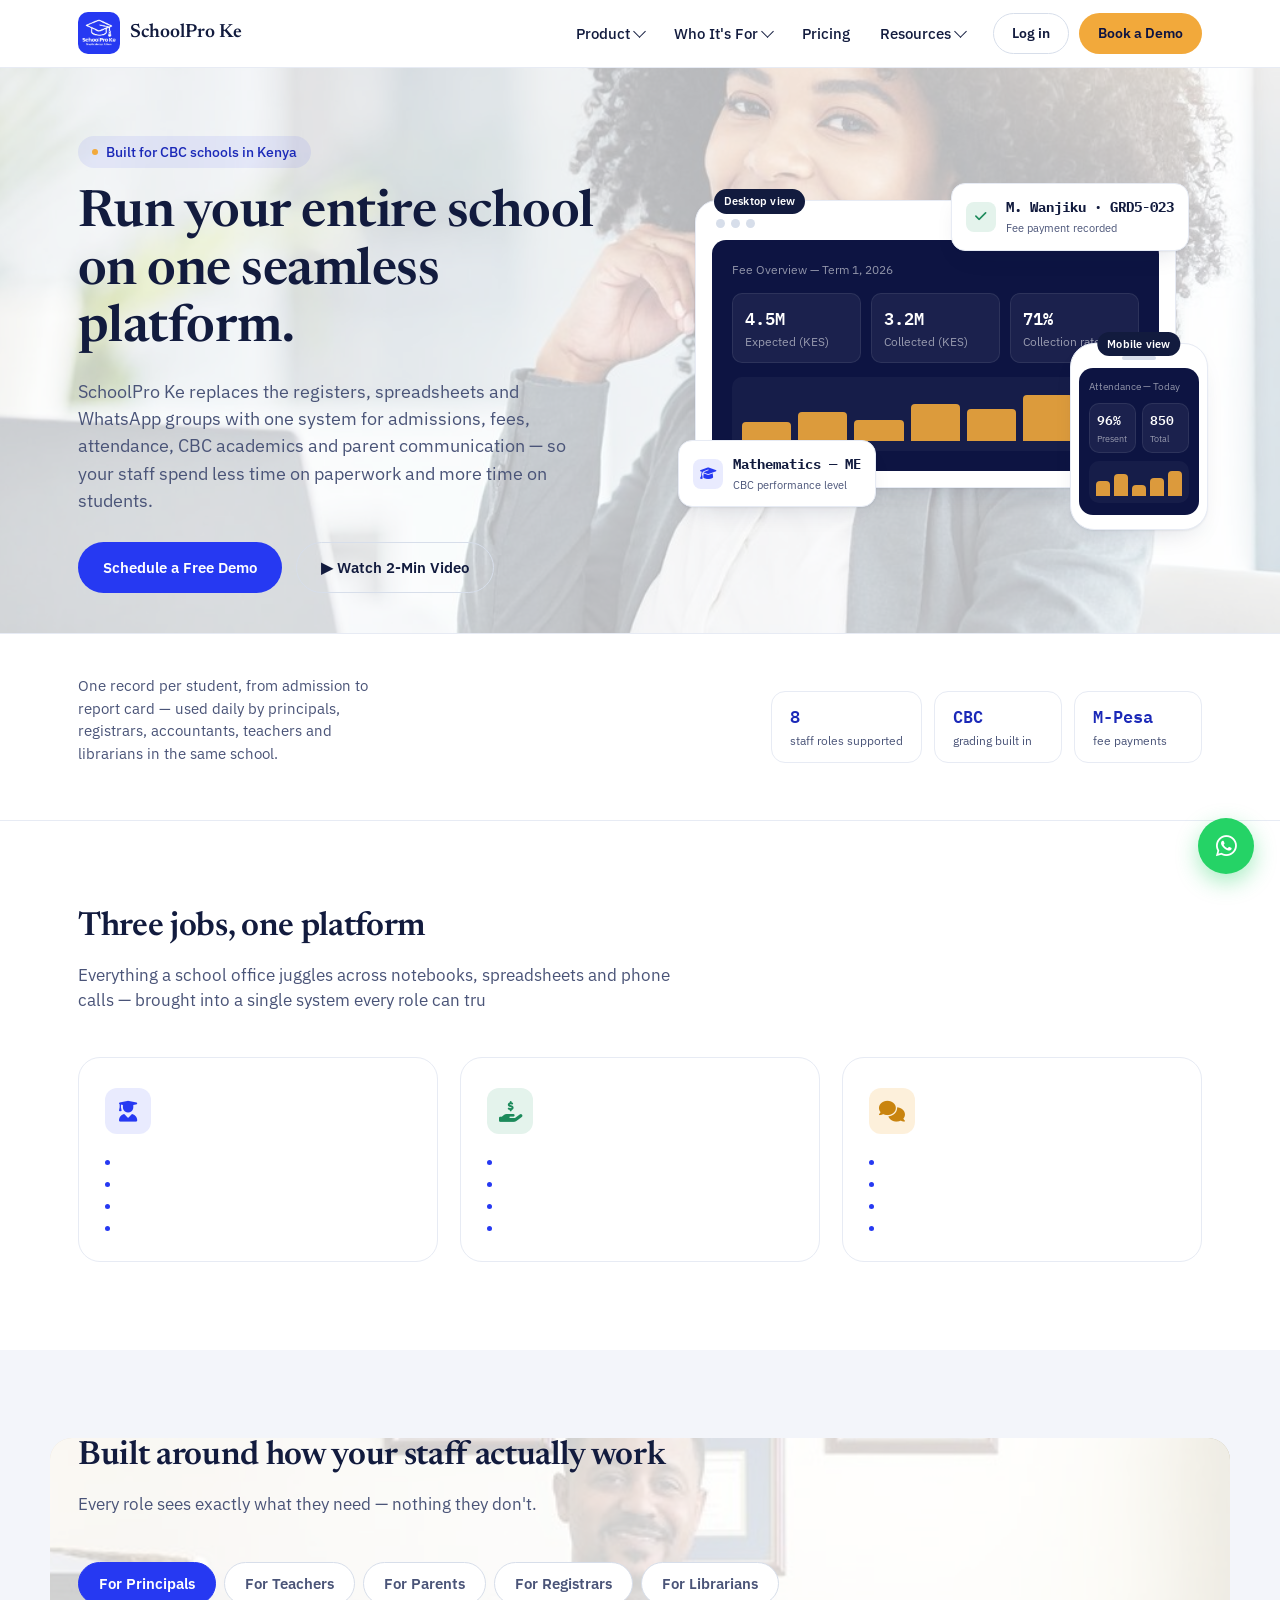
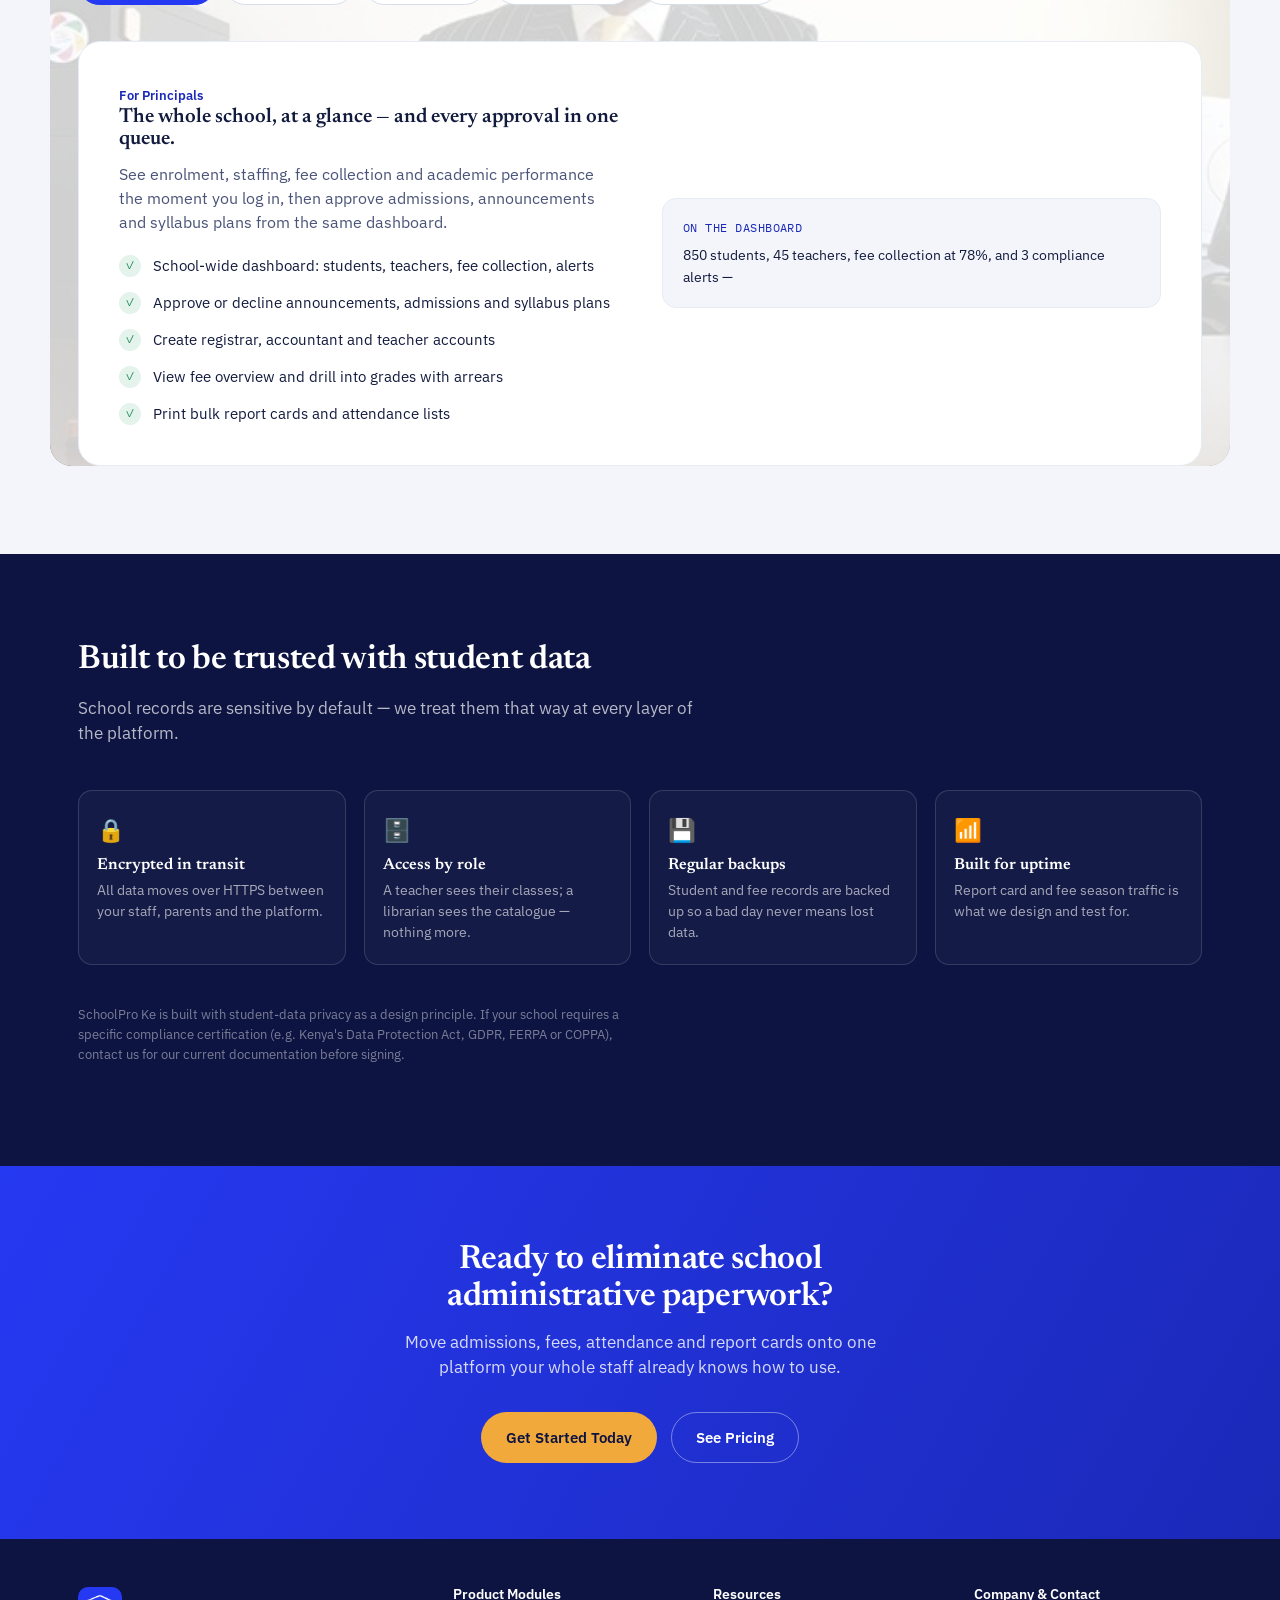
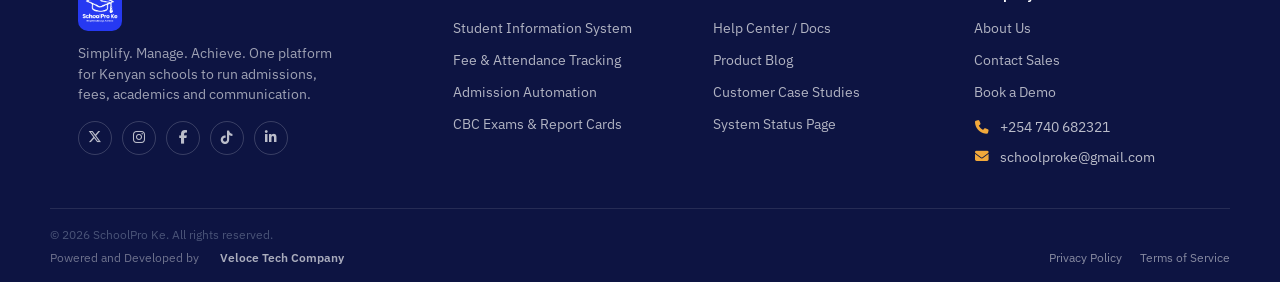
==== index.html @ 6d40c35b "first commit" ====
<!DOCTYPE html>
<html lang="en">
<head>
<meta charset="UTF-8">
<meta name="viewport" content="width=device-width, initial-scale=1.0, viewport-fit=cover">
<title>SchoolPro Ke — Run Your Entire School on One Seamless Platform</title>
<meta name="description" content="SchoolPro Ke is a school management platform built for Kenyan K-12 schools — student records, CBC-ready academics, fee collection with M-Pesa, attendance, timetabling and a parent portal, all in one place.">
<link rel="canonical" href="https://schoolproke.co.ke/">
<link rel="icon" type="image/png" href="assets/logo.png">
<link href="https://fonts.googleapis.com" rel="preconnect">
<link rel="stylesheet" href="https://cdnjs.cloudflare.com/ajax/libs/font-awesome/6.5.1/css/all.min.css">
<link rel="stylesheet" href="style.css">
</head>
<body>

<!-- ============================= HEADER ============================= -->
<header class="header">
  <div class="navbar">
    <a href="index.html" class="logo-link">
      <img src="assets/logo.png" alt="SchoolPro Ke logo">
      <span class="logo-wordmark">SchoolPro Ke</span>
    </a>

    <div class="nav-menu-wrap" id="navMenu">
      <ul class="nav-links">

        <!-- Product / Features -->
        <li class="has-dropdown">
          <button class="nav-top-link" type="button">Product <span class="chevron"></span></button>
          <div class="dropdown">
            <div class="dropdown-group">
              <span class="dropdown-label">Core SIS</span>
              <a class="dropdown-item" href="index.html#core-sis">
                Student Information System
                <span class="item-sub">Enrolment, records, streams &amp; status in one register</span>
              </a>
              <a class="dropdown-item" href="index.html#core-sis">
                Attendance &amp; Timetabling
                <span class="item-sub">Daily attendance, conflict-free timetables</span>
              </a>
            </div>
            <div class="dropdown-group">
              <span class="dropdown-label">Fee Management</span>
              <a class="dropdown-item" href="index.html#fee-management">
                Fee Collection &amp; M-Pesa
                <span class="item-sub">Record payments, structures, notices &amp; SMS reminders</span>
              </a>
              <a class="dropdown-item" href="index.html#fee-management">
                Fee Analytics
                <span class="item-sub">Expected vs. collected, arrears, drill-down by grade</span>
              </a>
            </div>
            <div class="dropdown-group">
              <span class="dropdown-label">Parent App</span>
              <a class="dropdown-item" href="index.html#communication">
                Parent Portal
                <span class="item-sub">Report cards, fee statements, attendance, one login</span>
              </a>
              <a class="dropdown-item" href="index.html#communication">
                Announcements &amp; SMS
                <span class="item-sub">Principal-approved updates straight to guardians</span>
              </a>
            </div>
          </div>
        </li>

        <!-- Who It's For -->
        <li class="has-dropdown">
          <button class="nav-top-link" type="button">Who It's For <span class="chevron"></span></button>
          <div class="dropdown">
            <a class="dropdown-item" href="for-roles.html?role=principals">
              For Principals
              <span class="item-sub">A school-wide dashboard and every approval in one queue</span>
            </a>
            <a class="dropdown-item" href="for-roles.html?role=teachers">
              For Teachers
              <span class="item-sub">Attendance, CBC marks entry, syllabus &amp; lesson plans</span>
            </a>
            <a class="dropdown-item" href="for-roles.html?role=parents">
              For Parents
              <span class="item-sub">See fees, results and attendance without a phone call</span>
            </a>
            <a class="dropdown-item" href="for-registrars-accountants.html">
              For Registrars
              <span class="item-sub">Admissions, staff accounts, timetables and reporting</span>
            </a>
            <a class="dropdown-item" href="for-roles.html?role=accountants">
              For Accountants
              <span class="item-sub">Fee collection, notices and financial reporting</span>
            </a>
            <a class="dropdown-item" href="for-librarians.html">
              For Librarians
              <span class="item-sub">Catalogue, issue, track returns and lost-item notices</span>
            </a>
          </div>
        </li>

        <li><a href="pricing.html">Pricing</a></li>

        <!-- Resources -->
        <li class="has-dropdown">
          <button class="nav-top-link" type="button">Resources <span class="chevron"></span></button>
          <div class="dropdown">
            <a class="dropdown-item" href="resource-detail.html?resource=help-center">Help Center / Docs<span class="item-sub">Guides for every role on the platform</span></a>
            <a class="dropdown-item" href="resource-detail.html?resource=blog">Product Blog<span class="item-sub">Notes on CBC, admin and edtech in Kenya</span></a>
            <a class="dropdown-item" href="resource-detail.html?resource=case-studies">Customer Case Studies<span class="item-sub">How schools switched from paper to platform</span></a>
            <a class="dropdown-item" href="resource-detail.html?resource=status">System Status<span class="item-sub">Live uptime and incident history</span></a>
          </div>
        </li>
      </ul>

      <div class="nav-right">
        <a href="https://app-5-from-app-4-edwinbase-done-f38dc57e.base44.app/" target="_blank" rel="noopener noreferrer" class="btn btn-ghost btn-small">Log in</a>
        <a href="contact.html" class="btn btn-primary btn-small">Book a Demo</a>
      </div>
    </div>

    <button class="hamburger" id="hamburger" aria-label="Toggle menu"><span class="bar"></span><span class="bar"></span><span class="bar"></span></button>
  </div>
</header>

<!-- ============================= HERO ============================= -->
<section class="hero">
  <div class="container hero-grid">
    <div class="hero-copy">
      <span class="hero-eyebrow"><span class="dot"></span> Built for CBC schools in Kenya</span>
      <h1>Run your entire school on one seamless platform.</h1>
      <p class="lead">SchoolPro Ke replaces the registers, spreadsheets and WhatsApp groups with one system for admissions, fees, attendance, CBC academics and parent communication — so your staff spend less time on paperwork and more time on students.</p>
      <div class="hero-actions">
        <a href="contact.html" class="btn btn-secondary">Schedule a Free Demo</a>
        <a href="#video" class="btn btn-ghost">▶ Watch 2-Min Video</a>
      </div>
    </div>

    <div class="hero-visual">
      <!-- Desktop / laptop view -->
      <div class="mock-frame mock-frame-desktop">
        <span class="mock-device-label">Desktop view</span>
        <div class="mock-bar"><span></span><span></span><span></span></div>
        <div class="mock-screen">
          <div class="mock-title">Fee Overview — Term 1, 2026</div>
          <div class="mock-stat-row">
            <div class="mock-stat"><div class="num">4.5M</div><div class="lbl">Expected (KES)</div></div>
            <div class="mock-stat"><div class="num">3.2M</div><div class="lbl">Collected (KES)</div></div>
            <div class="mock-stat"><div class="num">71%</div><div class="lbl">Collection rate</div></div>
          </div>
          <div class="mock-bars">
            <i style="height:35%"></i><i style="height:55%"></i><i style="height:40%"></i>
            <i style="height:70%"></i><i style="height:60%"></i><i style="height:85%"></i><i style="height:50%"></i>
          </div>
        </div>
        <div class="mock-float float-1">
          <div class="ic"><i class="fas fa-check"></i></div>
          <div><strong>M. Wanjiku · GRD5-023</strong><small>Fee payment recorded</small></div>
        </div>
        <div class="mock-float float-2">
          <div class="ic"><i class="fas fa-graduation-cap"></i></div>
          <div><strong>Mathematics — ME</strong><small>CBC performance level</small></div>
        </div>
      </div>

      <!-- Mobile / phone view -->
      <div class="mock-frame mock-frame-mobile">
        <span class="mock-device-label mock-device-label-mobile">Mobile view</span>
        <div class="mock-phone-notch"></div>
        <div class="mock-screen mock-screen-mobile">
          <div class="mock-title">Attendance — Today</div>
          <div class="mock-stat-row mock-stat-row-mobile">
            <div class="mock-stat"><div class="num">96%</div><div class="lbl">Present</div></div>
            <div class="mock-stat"><div class="num">850</div><div class="lbl">Total</div></div>
          </div>
          <div class="mock-bars mock-bars-mobile">
            <i style="height:55%"></i><i style="height:80%"></i><i style="height:40%"></i><i style="height:65%"></i><i style="height:90%"></i>
          </div>
        </div>
      </div>
    </div>
  </div>
</section>

<!-- ============================= TRUST BAR ============================= -->
<section class="trust">
  <div class="container trust-row">
    <p class="trust-copy">One record per student, from admission to report card — used daily by principals, registrars, accountants, teachers and librarians in the same school.</p>
    <div class="trust-chips">
      <div class="trust-chip"><span class="n">8</span><span class="l">staff roles supported</span></div>
      <div class="trust-chip"><span class="n">CBC</span><span class="l">grading built in</span></div>
      <div class="trust-chip"><span class="n">M-Pesa</span><span class="l">fee payments</span></div>
    </div>
  </div>
</section>
<!-- Note: swap the chips above for real adoption numbers (schools onboarded, students managed) once you have them — avoid publishing placeholder stats as fact. -->

<!-- ============================= CORE PILLARS ============================= -->
<section class="section" id="core-sis">
  <div class="container">
    <div class="section-head">
      <h2>Three jobs, one platform</h2>
      <p>Everything a school office juggles across notebooks, spreadsheets and phone calls — brought into a single system every role can trust.</p>
    </div>
    <div class="pillars-grid">
      <div class="pillar-card p1">
        <div class="pillar-icon"><i class="fas fa-user-graduate"></i></div>
        <h3>Administrative Efficiency</h3>
        <p>From admission to graduation, one student record follows every learner.</p>
        <ul>
          <li>Enrol students with admission numbers, streams and guardian contacts</li>
          <li>Transfer, suspend or graduate students without losing history</li>
          <li>Conflict-free timetabling across every grade and stream</li>
          <li>Daily attendance with present/absent/late/excused tracking</li>
        </ul>
      </div>
      <div class="pillar-card p2" id="fee-management">
        <div class="pillar-icon"><i class="fas fa-hand-holding-dollar"></i></div>
        <h3>Financial Clarity</h3>
        <p>Every shilling accounted for, from the paybill to the report card.</p>
        <ul>
          <li>Record M-Pesa, cash and bank payments with proof of payment</li>
          <li>Set fee structures per grade, term and year</li>
          <li>Auto-generated fee notices and SMS balance reminders</li>
          <li>One balance, harmonised across statements, notices and reports</li>
        </ul>
      </div>
      <div class="pillar-card p3" id="communication">
        <div class="pillar-icon"><i class="fas fa-comments"></i></div>
        <h3>Unified Communication</h3>
        <p>Announcements, approvals and report cards reach parents without a chase.</p>
        <ul>
          <li>Principal-approved announcements sent straight to guardians</li>
          <li>Parent portal for fees, attendance and CBC report cards</li>
          <li>Private messaging between registrar, teachers and accountant</li>
          <li>Bulk, print-ready report cards with school branding</li>
        </ul>
      </div>
    </div>
  </div>
</section>

<!-- ============================= ROLE-BASED TABS ============================= -->
<section class="section roles" id="roles">
  <div class="container">
    <div class="section-head">
      <h2>Built around how your staff actually work</h2>
      <p>Every role sees exactly what they need — nothing they don't.</p>
    </div>

    <div class="role-tabs">
      <button class="role-tab active" data-role="principals">For Principals</button>
      <button class="role-tab" data-role="teachers">For Teachers</button>
      <button class="role-tab" data-role="parents">For Parents</button>
      <button class="role-tab" data-role="registrars">For Registrars</button>
      <button class="role-tab" data-role="librarians">For Librarians</button>
    </div>

    <div class="role-panel active" data-role="principals">
      <div class="role-copy">
        <span class="role-eyebrow">For Principals</span>
        <h3>The whole school, at a glance — and every approval in one queue.</h3>
        <p>See enrolment, staffing, fee collection and academic performance the moment you log in, then approve admissions, announcements and syllabus plans from the same dashboard.</p>
        <ul class="role-list">
          <li><span class="check">✓</span> School-wide dashboard: students, teachers, fee collection, alerts</li>
          <li><span class="check">✓</span> Approve or decline announcements, admissions and syllabus plans</li>
          <li><span class="check">✓</span> Create registrar, accountant and teacher accounts</li>
          <li><span class="check">✓</span> View fee overview and drill into grades with arrears</li>
          <li><span class="check">✓</span> Print bulk report cards and attendance lists</li>
        </ul>
      </div>
      <div class="role-visual">
        <div class="role-example">
          <span class="tag">On the dashboard</span>
          <p>850 students, 45 teachers, fee collection at 78%, and 3 compliance alerts — enough to know where to click next before the first bell rings.</p>
        </div>
      </div>
    </div>

    <div class="role-panel" data-role="teachers">
      <div class="role-copy">
        <span class="role-eyebrow">For Teachers</span>
        <h3>Attendance, marks and lesson plans, without the paper trail.</h3>
        <p>Take attendance in minutes, enter CBC marks that grade themselves, and submit syllabus and lesson plans for approval — all from your personal timetable.</p>
        <ul class="role-list">
          <li><span class="check">✓</span> Daily attendance for your homeroom class</li>
          <li><span class="check">✓</span> Enter opener, midterm and endterm marks — CBC levels calculated automatically</li>
          <li><span class="check">✓</span> Create and submit syllabus and lesson plans for approval</li>
          <li><span class="check">✓</span> Enter formative assessment marks (EE / ME / AE / BE)</li>
          <li><span class="check">✓</span> Message the principal and registrar directly</li>
        </ul>
      </div>
      <div class="role-visual">
        <div class="role-example">
          <span class="tag">Marks entry</span>
          <p>Enter an endterm Mathematics score of 85% and the system returns performance level "Meeting Expectation" with the CBC interpretation, ready for the report card.</p>
        </div>
      </div>
    </div>

    <div class="role-panel" data-role="parents">
      <div class="role-copy">
        <span class="role-eyebrow">For Parents</span>
        <h3>Everything about your child's term, without a phone call to the office.</h3>
        <p>Check fee balances, pay via M-Pesa, view report cards and attendance, and receive school announcements the moment the principal approves them.</p>
        <ul class="role-list">
          <li><span class="check">✓</span> Fee statement per term, with balance and payment history</li>
          <li><span class="check">✓</span> SMS reminders with paybill and account reference</li>
          <li><span class="check">✓</span> CBC report cards and formative assessment results</li>
          <li><span class="check">✓</span> Attendance record for your child</li>
          <li><span class="check">✓</span> School announcements as soon as they're approved</li>
        </ul>
      </div>
      <div class="role-visual">
        <div class="role-example">
          <span class="tag">Sample SMS</span>
          <p>"Dear Parent, Mary Wanjiku fee balance is KES 13,000. Pay via Paybill 522522, Account GRD5-023. Thank you."</p>
        </div>
      </div>
    </div>

    <div class="role-panel" data-role="registrars">
      <div class="role-copy">
        <span class="role-eyebrow">For Registrars</span>
        <h3>Keep the school calendar, results and student leadership running on time.</h3>
        <p>Build conflict-free timetables, publish approved marks and performance cards, and run transparent student elections from one place.</p>
        <ul class="role-list">
          <li><span class="check">✓</span> Create and publish timetables for every grade, stream and teacher</li>
          <li><span class="check">✓</span> Publish approved marks to student and parent portals</li>
          <li><span class="check">✓</span> Print learner performance cards in bulk</li>
          <li><span class="check">✓</span> Set up and manage secure school e-voting</li>
          <li><span class="check">✓</span> Track elections for captains, prefects, governors and other student leaders</li>
        </ul>
      </div>
      <div class="role-visual">
        <div class="role-example">
          <span class="tag">Timetable published</span>
          <p>Term 2 timetables for Grades 7–10 are published. Teachers and students can now view their class schedules before Monday morning.</p>
        </div>
      </div>
    </div>

    <div class="role-panel" data-role="librarians">
      <div class="role-copy">
        <span class="role-eyebrow">For Librarians</span>
        <h3>Put every book, novel and magazine within easy reach of every learner.</h3>
        <p>Manage the school’s reading resources, track circulation and notify teachers when new materials are ready for their classes.</p>
        <ul class="role-list">
          <li><span class="check">✓</span> Catalogue textbooks, novels, magazines and other reading resources</li>
          <li><span class="check">✓</span> Track borrowing, returns, overdue items and lost books</li>
          <li><span class="check">✓</span> Search resources by title, author, subject or grade</li>
          <li><span class="check">✓</span> Monitor stock and plan new reading-resource purchases</li>
          <li><span class="check">✓</span> Send availability updates directly to teachers</li>
        </ul>
      </div>
      <div class="role-visual">
        <div class="role-example">
          <span class="tag">Message sent to Grade 10 Lion Mathematics teacher</span>
          <p>New-edition Mathematics textbooks are now available in the library. Grade 10 Lion students who wish to collect one may come this evening before 4:30 p.m.</p>
        </div>
      </div>
    </div>
  </div>
</section>

<!-- ============================= SECURITY ============================= -->
<section class="section security">
  <div class="container">
    <div class="section-head">
      <h2>Built to be trusted with student data</h2>
      <p>School records are sensitive by default — we treat them that way at every layer of the platform.</p>
    </div>
    <div class="security-grid">
      <div class="security-badge">
        <div class="b-icon">🔒</div>
        <h4>Encrypted in transit</h4>
        <p>All data moves over HTTPS between your staff, parents and the platform.</p>
      </div>
      <div class="security-badge">
        <div class="b-icon">🗄️</div>
        <h4>Access by role</h4>
        <p>A teacher sees their classes; a librarian sees the catalogue — nothing more.</p>
      </div>
      <div class="security-badge">
        <div class="b-icon">💾</div>
        <h4>Regular backups</h4>
        <p>Student and fee records are backed up so a bad day never means lost data.</p>
      </div>
      <div class="security-badge">
        <div class="b-icon">📶</div>
        <h4>Built for uptime</h4>
        <p>Report card and fee season traffic is what we design and test for.</p>
      </div>
    </div>
    <p class="security-note">SchoolPro Ke is built with student-data privacy as a design principle. If your school requires a specific compliance certification (e.g. Kenya's Data Protection Act, GDPR, FERPA or COPPA), contact us for our current documentation before signing.</p>
  </div>
</section>

<!-- ============================= FINAL CTA ============================= -->
<section class="closer">
  <div class="container">
    <h2>Ready to eliminate school administrative paperwork?</h2>
    <p>Move admissions, fees, attendance and report cards onto one platform your whole staff already knows how to use.</p>
    <div class="closer-actions">
      <a href="contact.html" class="btn btn-primary">Get Started Today</a>
      <a href="pricing.html" class="btn btn-outline-light">See Pricing</a>
    </div>
  </div>
</section>

<!-- ============================= FOOTER ============================= -->
<footer class="footer">
  <div class="container footer-top">
    <div class="footer-grid">
      <div class="footer-col">
        <a href="index.html" class="logo-link">
          <img src="assets/logo.png" alt="SchoolPro Ke logo" style="height:44px;width:44px;border-radius:10px;">
        </a>
        <p class="footer-brand-desc">Simplify. Manage. Achieve. One platform for Kenyan schools to run admissions, fees, academics and communication.</p>
        <div class="social-row">
          <a href="https://web.facebook.com/qiqiagns.edwin" target="_blank" rel="noopener noreferrer" aria-label="X (Twitter)"><i class="fab fa-x-twitter"></i></a>
          <a href="https://web.facebook.com/qiqiagns.edwin" target="_blank" rel="noopener noreferrer" aria-label="Instagram"><i class="fab fa-instagram"></i></a>
          <a href="https://web.facebook.com/qiqiagns.edwin" target="_blank" rel="noopener noreferrer" aria-label="Facebook"><i class="fab fa-facebook-f"></i></a>
          <a href="https://web.facebook.com/qiqiagns.edwin" target="_blank" rel="noopener noreferrer" aria-label="TikTok"><i class="fab fa-tiktok"></i></a>
          <a href="https://web.facebook.com/qiqiagns.edwin" target="_blank" rel="noopener noreferrer" aria-label="LinkedIn"><i class="fab fa-linkedin-in"></i></a>
        </div>
      </div>
      <div class="footer-col">
        <h4>Product Modules</h4>
        <ul class="footer-links">
          <li><a href="index.html#core-sis">Student Information System</a></li>
          <li><a href="index.html#fee-management">Fee &amp; Attendance Tracking</a></li>
          <li><a href="index.html#core-sis">Admission Automation</a></li>
          <li><a href="index.html#core-sis">CBC Exams &amp; Report Cards</a></li>
        </ul>
      </div>
      <div class="footer-col">
        <h4>Resources</h4>
        <ul class="footer-links">
          <li><a href="resources.html#help-center">Help Center / Docs</a></li>
          <li><a href="resources.html#blog">Product Blog</a></li>
          <li><a href="resources.html#case-studies">Customer Case Studies</a></li>
          <li><a href="resources.html#status">System Status Page</a></li>
        </ul>
      </div>
      <div class="footer-col">
        <h4>Company &amp; Contact</h4>
        <ul class="footer-links">
          <li><a href="contact.html">About Us</a></li>
          <li><a href="contact.html">Contact Sales</a></li>
          <li><a href="contact.html">Book a Demo</a></li>
        </ul>
        <div class="footer-contact-item" style="margin-top:14px;"><i class="fas fa-phone"></i><a href="tel:+254740682321">+254 740 682321</a></div>
        <div class="footer-contact-item"><i class="fas fa-envelope"></i><a href="mailto:schoolproke@gmail.com">schoolproke@gmail.com</a></div>
      </div>
    </div>
  </div>
  <div class="container footer-bottom">
    <div class="footer-bottom-left">
      <p>© 2026 SchoolPro Ke. All rights reserved.</p>
      <p class="powered-by">Powered and Developed by <a href="https://velocetechcompany.com/" target="_blank" rel="noopener noreferrer">Veloce Tech Company</a></p>
    </div>
    <div>
      <a href="privacy-policy.html">Privacy Policy</a>
      <a href="terms.html">Terms of Service</a>
    </div>
  </div>
</footer>

<a href="https://wa.me/254740682321?text=Hello%20SchoolPro%20Ke%2C%20I%20would%20like%20to%20book%20a%20demo."
   class="whatsapp-float" target="_blank" rel="noopener noreferrer" aria-label="Chat on WhatsApp"><i class="fab fa-whatsapp"></i></a>

<script src="script.js"></script>
</body>
</html>
---- style.css ----
/* ===================================================================
   SchoolPro Ke Ã¢â‚¬â€ Design System
   Ledger-meets-classroom: a deep school blue, warm marigold accent,
   a serif for headlines (report-card gravitas) and a technical sans
   for UI copy, with mono used only for figures Ã¢â‚¬â€ fee amounts, admission
   numbers Ã¢â‚¬â€ the way a register or receipt would set them.
   =================================================================== */

@import url('https://fonts.googleapis.com/css2?family=Newsreader:ital,opsz,wght@0,6..72,500;0,6..72,600;0,6..72,700;1,6..72,500&family=IBM+Plex+Sans:wght@400;500;600;700&family=IBM+Plex+Mono:wght@500;600&display=swap');

:root{
  --ink:        #121B3E;
  --ink-soft:   #4A5478;
  --blue:       #2639F2;
  --blue-dark:  #1B29B8;
  --blue-deep:  #0D1442;
  --paper:      #F3F5FA;
  --paper-alt:  #E9EDF8;
  --white:      #FFFFFF;
  --amber:      #F2A93B;
  --amber-dark: #C9840F;
  --green:      #1C8A5B;
  --green-soft: #E4F3EC;
  --line:       #D7DEEA;
  --line-soft:  #E7EBF4;

  --font-display: 'Newsreader', Georgia, serif;
  --font-body: 'IBM Plex Sans', -apple-system, BlinkMacSystemFont, 'Segoe UI', sans-serif;
  --font-mono: 'IBM Plex Mono', 'SFMono-Regular', Consolas, monospace;

  --radius-sm: 8px;
  --radius-md: 14px;
  --radius-lg: 22px;
  --shadow-card: 0 1px 2px rgba(18,27,62,0.06), 0 12px 28px -14px rgba(18,27,62,0.18);
  --max-width: 1180px;
}

*, *::before, *::after{ box-sizing: border-box; }
:focus-visible{ outline: 2.5px solid var(--blue); outline-offset: 2px; border-radius: 4px; }
html{ scroll-behavior: smooth; }
html:focus-within{ scroll-behavior: smooth; }
@media (prefers-reduced-motion: reduce){
  html{ scroll-behavior: auto; }
  *, *::before, *::after{ animation-duration: 0.01ms !important; animation-iteration-count: 1 !important; transition-duration: 0.01ms !important; }
}

html{ overflow-x: hidden; }
body{
  margin: 0;
  font-family: var(--font-body);
  color: var(--ink);
  background: var(--white);
  line-height: 1.5;
  -webkit-font-smoothing: antialiased;
  overflow-x: hidden;
}

h1,h2,h3,h4{
  font-family: var(--font-display);
  font-weight: 600;
  color: var(--ink);
  margin: 0 0 0.5em;
  line-height: 1.12;
}
h1{ font-size: clamp(2.3rem, 4vw, 3.4rem); font-weight: 600; letter-spacing: -0.01em; }
h2{ font-size: clamp(1.7rem, 2.6vw, 2.35rem); letter-spacing: -0.01em; }
h3{ font-size: 1.28rem; }
p{ margin: 0 0 1em; color: var(--ink-soft); max-width: 62ch; }
a{ color: inherit; text-decoration: none; }
ul{ margin: 0; padding: 0; list-style: none; }
img{ max-width: 100%; display: block; }
button{ font-family: inherit; }
.mono{ font-family: var(--font-mono); }

.container{ max-width: var(--max-width); margin: 0 auto; padding: 0 28px; }
.section{ padding: 88px 0; scroll-margin-top: 88px; }
[id]{ scroll-margin-top: 88px; }
.section-tight{ padding: 56px 0; }
.section-head{ max-width: 640px; margin-bottom: 44px; }
.section-head p{ font-size: 1.05rem; }

/* ---------- Buttons ---------- */
.btn{
  display: inline-flex;
  align-items: center;
  gap: 8px;
  padding: 13px 24px;
  border-radius: 999px;
  font-weight: 600;
  font-size: 0.96rem;
  border: 1.5px solid transparent;
  cursor: pointer;
  transition: transform 0.15s ease, background 0.15s ease, border-color 0.15s ease, color 0.15s ease;
  white-space: nowrap;
}
.btn:active{ transform: scale(0.97); }
.btn-primary{ background: var(--amber); color: var(--blue-deep); }
.btn-primary:hover{ background: var(--amber-dark); }
.btn-secondary{ background: var(--blue); color: var(--white); }
.btn-secondary:hover{ background: var(--blue-dark); }
.btn-ghost{ background: transparent; color: var(--ink); border-color: var(--line); }
.btn-ghost:hover{ border-color: var(--ink); }
.btn-outline-light{ background: transparent; color: var(--white); border-color: rgba(255,255,255,0.4); }
.btn-outline-light:hover{ border-color: var(--white); }
.btn-block{ width: 100%; justify-content: center; }
.btn-small{ padding: 9px 18px; font-size: 0.88rem; }
.btn-text{ display: inline-flex; align-items: center; gap: 6px; font-weight: 600; color: var(--blue); }
.btn-text:hover{ color: var(--blue-dark); }

/* ===================================================================
   Header
   =================================================================== */
.header{
  position: sticky;
  top: 0;
  z-index: 200;
  background: rgba(255,255,255,0.92);
  backdrop-filter: saturate(180%) blur(10px);
  border-bottom: 1px solid var(--line-soft);
}
.navbar{
  max-width: var(--max-width);
  margin: 0 auto;
  padding: 12px 28px;
  display: flex;
  align-items: center;
  justify-content: space-between;
  gap: 24px;
}
.logo-link{ display: flex; align-items: center; flex-shrink: 0; }
.logo-link img{ height: 42px; width: 42px; border-radius: 10px; }
.logo-wordmark{ font-family: var(--font-display); font-weight: 600; font-size: 1.2rem; margin-left: 10px; color: var(--ink); }

.nav-menu-wrap{ display: flex; align-items: center; gap: 6px; flex: 1; justify-content: flex-end; }
.nav-links{ display: flex; align-items: center; gap: 2px; }
.nav-links > li{ position: relative; }
.nav-links > li > a, .nav-links > li > button.nav-top-link{
  display: flex; align-items: center; gap: 5px;
  padding: 10px 14px;
  font-size: 0.95rem;
  font-weight: 500;
  color: var(--ink);
  border-radius: var(--radius-sm);
  background: none; border: none; cursor: pointer;
}
.nav-links > li > a:hover, .nav-links > li > button.nav-top-link:hover{ background: var(--paper); }
.nav-links > li > a.active{ color: var(--blue); }
.chevron{ width: 9px; height: 9px; border-right: 1.6px solid currentColor; border-bottom: 1.6px solid currentColor; transform: rotate(45deg); margin-top: -3px; transition: transform 0.15s ease; }
.has-dropdown:hover .chevron, .has-dropdown.open .chevron{ transform: rotate(225deg); margin-top: 3px; }

.dropdown{
  position: absolute;
  top: calc(100% + 10px);
  left: 0;
  min-width: 300px;
  background: var(--white);
  border: 1px solid var(--line-soft);
  border-radius: var(--radius-md);
  box-shadow: var(--shadow-card);
  padding: 10px;
  opacity: 0;
  visibility: hidden;
  transform: translateY(6px);
  transition: opacity 0.16s ease, transform 0.16s ease, visibility 0.16s;
}
.has-dropdown:hover .dropdown,
.has-dropdown.open .dropdown{
  opacity: 1; visibility: visible; transform: translateY(0);
}
.dropdown-group + .dropdown-group{ margin-top: 4px; padding-top: 8px; border-top: 1px solid var(--line-soft); }
.dropdown-label{ font-size: 0.72rem; font-weight: 600; color: var(--ink-soft); padding: 6px 10px 2px; }
.dropdown a.dropdown-item{
  display: flex; flex-direction: column; gap: 2px;
  padding: 9px 10px;
  border-radius: var(--radius-sm);
  font-size: 0.92rem;
  color: var(--ink);
}
.dropdown a.dropdown-item:hover{ background: var(--paper); }
.dropdown a.dropdown-item span.item-sub{ font-weight: 400; font-size: 0.8rem; color: var(--ink-soft); }

.nav-right{ display: flex; align-items: center; gap: 10px; margin-left: 8px; }
.hamburger{ display: none; flex-direction: column; gap: 4px; background: none; border: none; cursor: pointer; padding: 8px; }
.hamburger .bar{ width: 22px; height: 2px; background: var(--ink); border-radius: 2px; }

/* ===================================================================
   Hero
   =================================================================== */
.hero {
  position: relative;
  padding: 68px 0 40px;
  overflow: hidden;
}
.hero::before {
  content: '';
  position: absolute;
  inset: -8%;
  background:
    linear-gradient(rgba(255, 255, 255, 0.72), rgba(255, 255, 255, 0.72)),
    url('assets/hero-bg.jpg') center / cover no-repeat;
  animation: hero-background-motion 16s ease-in-out infinite alternate;
  transform-origin: center;
}
@keyframes hero-background-motion {
  from { transform: scale(1) rotate(0deg); }
  to { transform: scale(1.12) rotate(2deg); }
}
.hero-grid { position: relative; z-index: 1; }
.hero-grid{
  display: grid;
  grid-template-columns: 1.05fr 0.95fr;
  gap: 56px;
  align-items: center;
}
.hero-eyebrow{
  display: inline-flex; align-items: center; gap: 8px;
  font-size: 0.85rem; font-weight: 500; color: var(--blue-dark);
  background: rgba(38,57,242,0.08);
  padding: 6px 14px; border-radius: 999px; margin-bottom: 18px;
}
.hero-eyebrow .dot{ width: 6px; height: 6px; border-radius: 50%; background: var(--amber); }
.hero-copy h1{ margin-bottom: 20px; }
.hero-copy p.lead{ font-size: 1.13rem; max-width: 46ch; }
.hero-actions{ display: flex; flex-wrap: wrap; gap: 14px; margin-top: 28px; }

/* Illustrative dashboard mock (no real screenshot yet Ã¢â‚¬â€ swap for a
   product screenshot when available) */
.mock-frame{
  position: relative;
  border-radius: var(--radius-lg);
  background: var(--white);
  border: 1px solid var(--line-soft);
  box-shadow: var(--shadow-card);
  padding: 16px;
}
.mock-bar{ display: flex; gap: 6px; padding: 2px 4px 12px; }
.mock-bar span{ width: 9px; height: 9px; border-radius: 50%; background: var(--line); }
.mock-screen{
  background: var(--blue-deep);
  border-radius: var(--radius-md);
  padding: 20px;
  color: var(--white);
}
.mock-screen .mock-title{ font-size: 0.78rem; color: rgba(255,255,255,0.55); margin-bottom: 14px; }
.mock-stat-row{ display: grid; grid-template-columns: repeat(3,1fr); gap: 10px; margin-bottom: 14px; }
.mock-stat{ background: rgba(255,255,255,0.06); border: 1px solid rgba(255,255,255,0.08); border-radius: 10px; padding: 12px; }
.mock-stat .num{ font-family: var(--font-mono); font-size: 1.05rem; font-weight: 600; }
.mock-stat .lbl{ font-size: 0.72rem; color: rgba(255,255,255,0.55); margin-top: 2px; }
.mock-bars{ display: flex; align-items: flex-end; gap: 7px; height: 74px; background: rgba(255,255,255,0.04); border-radius: 10px; padding: 10px; }
.mock-bars i{ display: block; flex: 1; background: var(--amber); border-radius: 4px 4px 0 0; opacity: 0.9; }
.mock-float{
  position: absolute;
  background: var(--white);
  border: 1px solid var(--line-soft);
  border-radius: var(--radius-md);
  box-shadow: var(--shadow-card);
  padding: 12px 14px;
  font-size: 0.82rem;
  display: flex; align-items: center; gap: 10px;
}
.mock-float .ic{ width: 30px; height: 30px; border-radius: 8px; display: flex; align-items: center; justify-content: center; flex-shrink: 0; }
.mock-float.float-1{ top: -18px; right: -14px; }
.mock-float.float-1 .ic{ background: var(--green-soft); color: var(--green); }
.mock-float.float-2{ bottom: -20px; left: -18px; }
.mock-float.float-2 .ic{ background: rgba(38,57,242,0.1); color: var(--blue); }
.mock-float strong{ display: block; font-family: var(--font-mono); font-size: 0.9rem; }
.mock-float small{ color: var(--ink-soft); }

/* Desktop / mobile device labels + phone mock (sits over the laptop mock) */
.hero-visual{ position: relative; padding: 6px 26px 46px 0; }
.mock-device-label{
  position: absolute; top: -12px; left: 18px;
  background: var(--ink); color: var(--white);
  font-size: 0.68rem; font-weight: 600; letter-spacing: 0.02em;
  padding: 4px 10px; border-radius: 999px; z-index: 7;
}
.mock-frame-desktop{ position: relative; z-index: 1; }
.mock-frame-mobile{
  position: absolute;
  right: -6px; bottom: 4px;
  width: 138px;
  z-index: 6;
  padding: 10px 8px 14px;
  border-radius: 24px;
}
.mock-device-label-mobile{ top: -12px; left: 50%; transform: translateX(-50%); white-space: nowrap; }
.mock-phone-notch{ width: 34px; height: 4px; background: var(--line); border-radius: 3px; margin: 2px auto 8px; }
.mock-frame-mobile .mock-screen{ padding: 12px 10px; border-radius: 14px; }
.mock-frame-mobile .mock-title{ font-size: 0.62rem; margin-bottom: 8px; }
.mock-stat-row-mobile{ grid-template-columns: repeat(2,1fr); gap: 6px; margin-bottom: 8px; }
.mock-frame-mobile .mock-stat{ padding: 7px; }
.mock-frame-mobile .mock-stat .num{ font-size: 0.8rem; }
.mock-frame-mobile .mock-stat .lbl{ font-size: 0.56rem; }
.mock-bars-mobile{ height: 42px; gap: 4px; padding: 7px; }

/* ---------- Trust bar ---------- */
.trust{ padding: 40px 0; border-top: 1px solid var(--line-soft); border-bottom: 1px solid var(--line-soft); }
.trust-row{ display: flex; align-items: center; justify-content: space-between; gap: 32px; flex-wrap: wrap; }
.trust-copy{ font-size: 0.95rem; color: var(--ink-soft); max-width: 34ch; }
.trust-chips{ display: flex; gap: 12px; flex-wrap: wrap; }
.trust-chip{
  display: flex; flex-direction: column; gap: 2px;
  border: 1px solid var(--line-soft); border-radius: var(--radius-md);
  padding: 12px 18px; min-width: 128px;
}
.trust-chip .n{ font-family: var(--font-mono); font-weight: 600; color: var(--blue-dark); font-size: 1.05rem; }
.trust-chip .l{ font-size: 0.78rem; color: var(--ink-soft); }

/* ---------- Pillars ---------- */
.pillars-grid{ display: grid; grid-template-columns: repeat(3, 1fr); gap: 22px; }
.registrar-page .pillars-grid{ grid-template-columns: minmax(0, 760px); justify-content: center; }
.registrar-page .pillar-card.p2{ display: none; }
.pillar-card{
  border: 1px solid var(--line-soft);
  border-radius: var(--radius-lg);
  padding: 30px 26px;
  background: var(--white);
  transition: border-color 0.15s ease, transform 0.15s ease;
}
.pillar-card:hover{ border-color: var(--blue); transform: translateY(-3px); }
.pillar-icon{
  width: 46px; height: 46px; border-radius: 12px;
  display: flex; align-items: center; justify-content: center;
  margin-bottom: 18px; font-size: 1.3rem;
}
.pillar-card.p1 .pillar-icon{ background: rgba(38,57,242,0.1); color: var(--blue); }
.pillar-card.p2 .pillar-icon{ background: var(--green-soft); color: var(--green); }
.pillar-card.p3 .pillar-icon{ background: rgba(242,169,59,0.18); color: var(--amber-dark); }
.pillar-card ul{ margin-top: 16px; display: flex; flex-direction: column; gap: 9px; }
.pillar-card ul li{ display: flex; gap: 9px; font-size: 0.92rem; color: var(--ink-soft); align-items: flex-start; }
.pillar-card ul li::before{ content: ''; width: 5px; height: 5px; border-radius: 50%; background: var(--blue); margin-top: 8px; flex-shrink: 0; }

/* ---------- Role tabs ---------- */
.roles{ background: var(--paper); }
.role-tabs{ display: flex; gap: 8px; margin-bottom: 36px; flex-wrap: wrap; }
.role-tab{
  padding: 11px 20px; border-radius: 999px; border: 1.5px solid var(--line);
  background: var(--white); font-weight: 600; font-size: 0.92rem; cursor: pointer;
  color: var(--ink-soft);
}
.role-tab.active{ background: var(--blue); border-color: var(--blue); color: var(--white); }
.role-panel{ display: none; }
.role-panel.active{ display: grid; }
.role-panel{
  grid-template-columns: 1fr 1fr;
  gap: 44px;
  align-items: center;
  background: var(--white);
  border: 1px solid var(--line-soft);
  border-radius: var(--radius-lg);
  padding: 40px;
}
#roles .container{
  position: relative;
  isolation: isolate;
  overflow: hidden;
  border-radius: var(--radius-lg);
  --role-background: none;
}
#roles .container::before{
  content: '';
  position: absolute;
  inset: -8%;
  z-index: 0;
  background:
    linear-gradient(rgba(255, 255, 255, 0.78), rgba(255, 255, 255, 0.78)),
    var(--role-background) center / cover no-repeat;
  transform-origin: center;
  opacity: 0;
  pointer-events: none;
  transition: opacity 0.25s ease;
}
#roles .container > *{ position: relative; z-index: 1; }
#roles:has(.role-panel[data-role="principals"].active) .container{
  --role-background: url('assets/principal-bg.jpg');
}
#roles:has(.role-panel[data-role="teachers"].active) .container{
  --role-background: url('assets/teacher-bg.jpg');
}
#roles:has(.role-panel[data-role="parents"].active) .container{
  --role-background: url('assets/parent-bg.jpg');
}
#roles:has(.role-panel[data-role="registrars"].active) .container{
  --role-background: url('assets/registrar-bg.jpg');
}
#roles:has(.role-panel[data-role="librarians"].active) .container{
  --role-background: url('assets/librarian-bg.jpg');
}
#roles:has(.role-panel[data-role="principals"].active) .container::before,
#roles:has(.role-panel[data-role="teachers"].active) .container::before,
#roles:has(.role-panel[data-role="parents"].active) .container::before,
#roles:has(.role-panel[data-role="registrars"].active) .container::before,
#roles:has(.role-panel[data-role="librarians"].active) .container::before{
  opacity: 1;
  animation: principal-background-motion 18s ease-in-out infinite alternate;
}
@keyframes principal-background-motion{
  from{ transform: scale(1) rotate(0deg); }
  to{ transform: scale(1.08) rotate(2deg); }
}
.role-panel .role-eyebrow{ font-size: 0.82rem; font-weight: 600; color: var(--blue-dark); margin-bottom: 10px; }
.role-list{ display: flex; flex-direction: column; gap: 14px; margin-top: 20px; }
.role-list li{ display: flex; gap: 12px; font-size: 0.95rem; color: var(--ink); }
.role-list li .check{
  width: 22px; height: 22px; border-radius: 50%; background: var(--green-soft); color: var(--green);
  display: flex; align-items: center; justify-content: center; font-size: 0.7rem; flex-shrink: 0; margin-top: 1px;
}
.role-example{
  background: var(--paper);
  border: 1px solid var(--line-soft);
  border-radius: var(--radius-md);
  padding: 20px;
  font-size: 0.88rem;
}
.role-example .tag{ font-family: var(--font-mono); font-size: 0.72rem; color: var(--blue-dark); text-transform: uppercase; letter-spacing: 0.04em; display:block; margin-bottom:8px; }
.role-example p{ margin: 0; font-size: 0.9rem; color: var(--ink); }

/* ---------- Security ---------- */
.security{ background: var(--blue-deep); color: var(--white); }
.security .section-head p{ color: rgba(255,255,255,0.7); }
.security h2{ color: var(--white); }
.security-grid{ display: grid; grid-template-columns: repeat(4, 1fr); gap: 18px; margin-bottom: 40px; }
.security-badge{
  border: 1px solid rgba(255,255,255,0.14);
  border-radius: var(--radius-md);
  padding: 22px 18px;
  background: rgba(255,255,255,0.03);
}
.security-badge .b-icon{ font-size: 1.4rem; margin-bottom: 10px; }
.security-badge h4{ color: var(--white); font-size: 1rem; margin-bottom: 6px; }
.security-badge p{ color: rgba(255,255,255,0.62); font-size: 0.86rem; margin: 0; }
.security-note{ font-size: 0.82rem; color: rgba(255,255,255,0.45); max-width: 70ch; }

/* ---------- Final CTA ---------- */
.closer{
  background: linear-gradient(120deg, var(--blue) 0%, var(--blue-dark) 100%);
  color: var(--white);
  text-align: center;
  padding: 76px 0;
}
.closer h2{ color: var(--white); max-width: 26ch; margin: 0 auto 14px; }
.closer p{ color: rgba(255,255,255,0.82); max-width: 50ch; margin: 0 auto 32px; font-size: 1.05rem; }
.closer-actions{ display: flex; justify-content: center; gap: 14px; flex-wrap: wrap; }

/* ===================================================================
   Footer
   =================================================================== */
.footer{ background: var(--blue-deep); color: rgba(255,255,255,0.72); padding-top: 48px; }
.footer h4{ color: var(--white); font-family: var(--font-body); font-size: 0.88rem; font-weight: 600; margin-bottom: 12px; }
.footer-grid{ display: grid; grid-template-columns: 1.5fr 1fr 1fr 1fr; gap: 32px; }
.footer-brand-desc{ font-size: 0.85rem; margin: 12px 0 16px; color: rgba(255,255,255,0.6); max-width: 34ch; }
.social-row{ display: flex; gap: 10px; }
.social-row a{
  width: 34px; height: 34px; border-radius: 50%; border: 1px solid rgba(255,255,255,0.18);
  display: flex; align-items: center; justify-content: center; font-size: 0.85rem;
}
.social-row a:hover{ background: rgba(255,255,255,0.08); }
.footer-links li{ margin-bottom: 8px; }
.footer-links a{ font-size: 0.85rem; color: rgba(255,255,255,0.68); }
.footer-links a:hover{ color: var(--white); }
.footer-contact-item{ display: flex; align-items: center; gap: 10px; font-size: 0.85rem; margin-bottom: 9px; color: rgba(255,255,255,0.72); }
.footer-contact-item i, .footer-contact-item .ic{ width: 16px; text-align: center; color: var(--amber); }
.footer-top{ padding-bottom: 32px; border-bottom: 1px solid rgba(255,255,255,0.1); }
.footer-bottom{
  display: flex; justify-content: space-between; align-items: flex-end; flex-wrap: wrap; gap: 12px;
  padding: 16px 0; font-size: 0.78rem; color: rgba(255,255,255,0.5);
}
.footer-bottom-left p{ margin: 0; }
.footer-bottom-left .powered-by{ margin-top: 4px; font-size: 0.78rem; color: rgba(255,255,255,0.4); }
.footer-bottom-left .powered-by a{ color: rgba(255,255,255,0.65); font-weight: 600; }
.footer-bottom-left .powered-by a:hover{ color: var(--amber); }
.footer-bottom a{ color: rgba(255,255,255,0.5); margin-left: 18px; }
.footer-bottom a:hover{ color: var(--white); }

/* ===================================================================
   Page hero (contact / pricing / resources)
   =================================================================== */
.page-hero{ background: var(--paper); padding: 64px 0 0; position: relative; }
.page-hero .container{ padding-bottom: 46px; }
.page-hero .eyebrow{ font-size: 0.85rem; font-weight: 600; color: var(--blue-dark); display: block; margin-bottom: 10px; }
.page-hero p{ font-size: 1.05rem; max-width: 52ch; }
.wave-divider{ line-height: 0; }
.wave-divider svg{ width: 100%; height: 46px; display: block; }

/* ---------- Contact page ---------- */
.contact-grid{ display: grid; grid-template-columns: 0.85fr 1.15fr; gap: 48px; align-items: start; }
.contact-info h3, .contact-form h3{ margin-bottom: 18px; }
.location-item h4{ display: flex; align-items: center; gap: 8px; font-size: 0.95rem; margin-bottom: 10px; }
.map-container{ border-radius: var(--radius-md); overflow: hidden; border: 1px solid var(--line-soft); margin-top: 12px; }
.map-container iframe{ width: 100%; height: 220px; border: 0; display: block; }
.mt-30{ margin-top: 30px; }
.contact-form{ background: var(--white); border: 1px solid var(--line-soft); border-radius: var(--radius-lg); padding: 32px; box-shadow: var(--shadow-card); }
.form-group{ margin-bottom: 18px; }
.form-group label{ display: block; font-size: 0.85rem; font-weight: 600; margin-bottom: 7px; }
.form-group input, .form-group select, .form-group textarea{
  width: 100%; padding: 12px 14px; border-radius: var(--radius-sm);
  border: 1.5px solid var(--line); font-family: inherit; font-size: 0.95rem; color: var(--ink);
  background: var(--white);
}
.form-group input:focus, .form-group select:focus, .form-group textarea:focus{
  outline: none; border-color: var(--blue); box-shadow: 0 0 0 3px rgba(38,57,242,0.12);
}
.form-group textarea{ resize: vertical; min-height: 110px; }
.form-success{ color: var(--green); }
.form-error{ color: #C4432B; }
.contact-shortcuts{ display: flex; gap: 12px; margin-top: 24px; flex-wrap: wrap; }
.shortcut-card{
  flex: 1; min-width: 160px;
  border: 1px solid var(--line-soft); border-radius: var(--radius-md);
  padding: 16px; display: flex; align-items: center; gap: 12px;
}
.shortcut-card .ic{ width: 36px; height: 36px; border-radius: 10px; background: rgba(38,57,242,0.1); color: var(--blue); display:flex; align-items:center; justify-content:center; flex-shrink:0; }
.shortcut-card strong{ display: block; font-size: 0.9rem; }
.shortcut-card span{ font-size: 0.82rem; color: var(--ink-soft); }

/* ---------- Pricing ---------- */
.pricing-grid{ display: grid; grid-template-columns: repeat(3, 1fr); gap: 22px; align-items: stretch; }
.pricing-grid-2col{ grid-template-columns: 1.1fr 0.9fr; }
.shortcut-card{ text-decoration: none; }
.price-card{ border: 1.5px solid var(--line-soft); border-radius: var(--radius-lg); padding: 32px 28px; display: flex; flex-direction: column; background: var(--white); }
.price-card.featured{ border-color: var(--blue); box-shadow: var(--shadow-card); position: relative; }
.price-card .plan-badge{ position: absolute; top: -13px; right: 26px; background: var(--amber); color: var(--blue-deep); font-size: 0.74rem; font-weight: 700; padding: 5px 12px; border-radius: 999px; }
.price-card .plan-name{ font-family: var(--font-display); font-size: 1.35rem; margin-bottom: 6px; }
.price-card .plan-price{ font-family: var(--font-mono); font-size: 1.5rem; font-weight: 600; color: var(--blue-dark); margin: 10px 0 4px; }
.price-card .plan-price span{ font-family: var(--font-body); font-size: 0.85rem; font-weight: 400; color: var(--ink-soft); }
.price-card .plan-desc{ font-size: 0.9rem; margin-bottom: 20px; }
.price-card ul{ display: flex; flex-direction: column; gap: 11px; margin-bottom: 26px; flex: 1; }
.price-card ul li{ font-size: 0.9rem; display: flex; gap: 9px; align-items: flex-start; }
.price-card ul li::before{ content:'Ã¢Å“â€œ'; color: var(--green); font-weight: 700; flex-shrink: 0; }
.pricing-faq{ margin-top: 70px; }
.price-card ul li{ gap: 8px; }
.price-card ul li::before{
  content: '\27A4';
  color: var(--green);
  font-weight: 700;
  font-size: 0.78rem;
  line-height: 1.45;
  flex-shrink: 0;
}
.faq-item{ border-bottom: 1px solid var(--line-soft); padding: 20px 0; }
.faq-item h4{ margin-bottom: 8px; font-family: var(--font-body); font-weight: 600; font-size: 1rem; }
.faq-item p{ margin: 0; font-size: 0.92rem; }

/* ---------- Resources placeholder ---------- */
.resource-grid{ display: grid; grid-template-columns: repeat(2, 1fr); gap: 20px; }
.resource-card{ border: 1px solid var(--line-soft); border-radius: var(--radius-md); padding: 26px; }
.resource-card .tag{ font-family: var(--font-mono); font-size: 0.72rem; color: var(--blue-dark); text-transform: uppercase; letter-spacing: 0.04em; }

/* ---------- WhatsApp float ---------- */
.whatsapp-float{
  position: fixed; bottom: 26px; right: 26px; z-index: 300;
  width: 56px; height: 56px; border-radius: 50%;
  background: #25D366; color: var(--white);
  display: flex; align-items: center; justify-content: center;
  font-size: 1.5rem; box-shadow: 0 8px 22px rgba(37,211,102,0.4);
}
.whatsapp-float:hover{ background: #1EBE59; }

/* ===================================================================
   Responsive
   =================================================================== */
@media (max-width: 980px){
  .hero-grid{ grid-template-columns: 1fr; }
  .hero-visual{ order: -1; max-width: 460px; margin: 0 auto; }
  .pillars-grid{ grid-template-columns: 1fr; }
  .security-grid{ grid-template-columns: repeat(2, 1fr); }
  .footer-grid{ grid-template-columns: 1fr 1fr; }
  .contact-grid{ grid-template-columns: 1fr; }
  .role-panel{ grid-template-columns: 1fr; padding: 28px; }
  .role-panel .role-visual{ order: -1; }
  .pricing-grid, .pricing-grid-2col{ grid-template-columns: 1fr; max-width: 420px; margin: 0 auto; }
  .resource-grid{ grid-template-columns: 1fr; }
  .section{ padding: 64px 0; }
}
@media (max-width: 760px){
  .navbar{ padding: 10px 18px; }
  .logo-wordmark{ font-size: 1.05rem; }
  .nav-menu-wrap{
    position: fixed; inset: 64px 0 0 0; background: var(--white);
    flex-direction: column; align-items: stretch; padding: 18px;
    transform: translateX(100%); transition: transform 0.2s ease;
    overflow-y: auto; justify-content: flex-start;
    height: calc(100vh - 64px); height: calc(100dvh - 64px);
  }
  .nav-menu-wrap.open{ transform: translateX(0); }
  .nav-links{ flex-direction: column; align-items: stretch; gap: 0; }
  .nav-links > li{ border-bottom: 1px solid var(--line-soft); }
  .nav-links > li > a, .nav-links > li > button.nav-top-link{ width: 100%; justify-content: space-between; padding: 14px 8px; font-size: 1rem; }
  .dropdown{ position: static; opacity: 1; visibility: visible; transform: none; box-shadow: none; border: none; display: none; padding: 0 0 10px 8px; min-width: 0; }
  .has-dropdown.open .dropdown{ display: block; }
  .nav-right{ flex-direction: column; align-items: stretch; margin: 18px 0 0; gap: 10px; }
  .nav-right .btn{ width: 100%; justify-content: center; padding: 13px 20px; }
  .hamburger{ display: flex; }

  .container{ padding: 0 18px; }
  .section{ padding: 48px 0; }
  .section-tight{ padding: 36px 0; }
  h1{ font-size: clamp(1.9rem, 7vw, 2.4rem); }
  h2{ font-size: clamp(1.5rem, 5vw, 1.8rem); }
  .hero{ padding: 36px 0 28px; }
  .hero-actions{ flex-direction: column; align-items: stretch; }
  .hero-actions .btn{ width: 100%; justify-content: center; }

  .mock-frame{ margin: 0 14px; }
  .hero-visual{ padding: 6px 20px 40px 0; }
  .mock-device-label{ font-size: 0.6rem; padding: 3px 8px; top: -10px; left: 12px; }
  .mock-frame-mobile{ width: 108px; right: -4px; bottom: -6px; padding: 7px 6px 10px; border-radius: 18px; }
  .mock-frame-mobile .mock-screen{ padding: 8px 7px; border-radius: 10px; }
  .mock-frame-mobile .mock-title{ font-size: 0.5rem; margin-bottom: 6px; }
  .mock-stat-row-mobile{ gap: 4px; }
  .mock-frame-mobile .mock-stat{ padding: 5px; }
  .mock-frame-mobile .mock-stat .num{ font-size: 0.64rem; }
  .mock-frame-mobile .mock-stat .lbl{ font-size: 0.46rem; }
  .mock-bars-mobile{ height: 30px; padding: 5px; gap: 3px; }
  .mock-stat-row{ grid-template-columns: repeat(3,1fr); gap: 6px; }
  .mock-stat{ padding: 8px; }
  .mock-stat .num{ font-size: 0.88rem; }
  .mock-float{ padding: 9px 10px; font-size: 0.72rem; max-width: 70%; }
  .mock-float strong{ font-size: 0.78rem; }
  .mock-float.float-1{ top: -14px; right: -6px; }
  .mock-float.float-2{ bottom: -14px; left: -6px; }

  .trust-row{ flex-direction: column; align-items: flex-start; gap: 20px; }
  .trust-chips{ width: 100%; }
  .trust-chip{ flex: 1; min-width: 0; padding: 10px 12px; }

  .pillar-card{ padding: 24px 20px; }
  .role-tabs{ gap: 6px; }
  .role-tab{ padding: 9px 14px; font-size: 0.85rem; flex: 1; text-align: center; }
  .role-panel{ padding: 20px; gap: 24px; }

  .security-grid{ grid-template-columns: 1fr 1fr; gap: 12px; }
  .closer{ padding: 56px 0; }
  .closer-actions{ flex-direction: column; align-items: stretch; }
  .closer-actions .btn{ width: 100%; justify-content: center; }

  .footer-grid{ grid-template-columns: 1fr; gap: 30px; }
  .footer-bottom{ flex-direction: column; align-items: flex-start; }
  .footer-bottom a{ margin-left: 0; margin-right: 18px; }

  .contact-form{ padding: 22px; }
  .contact-shortcuts{ flex-direction: column; }
  .price-card{ padding: 26px 22px; }

  .whatsapp-float{ width: 50px; height: 50px; bottom: 18px; right: 18px; font-size: 1.3rem; }
}
@media (max-width: 380px){
  .mock-stat-row{ grid-template-columns: repeat(3,1fr); }
  .mock-stat .lbl{ font-size: 0.62rem; }
  .trust-chips{ flex-direction: column; }
  .mock-frame-mobile{ display: none; }
  .mock-device-label{ display: none; }
}
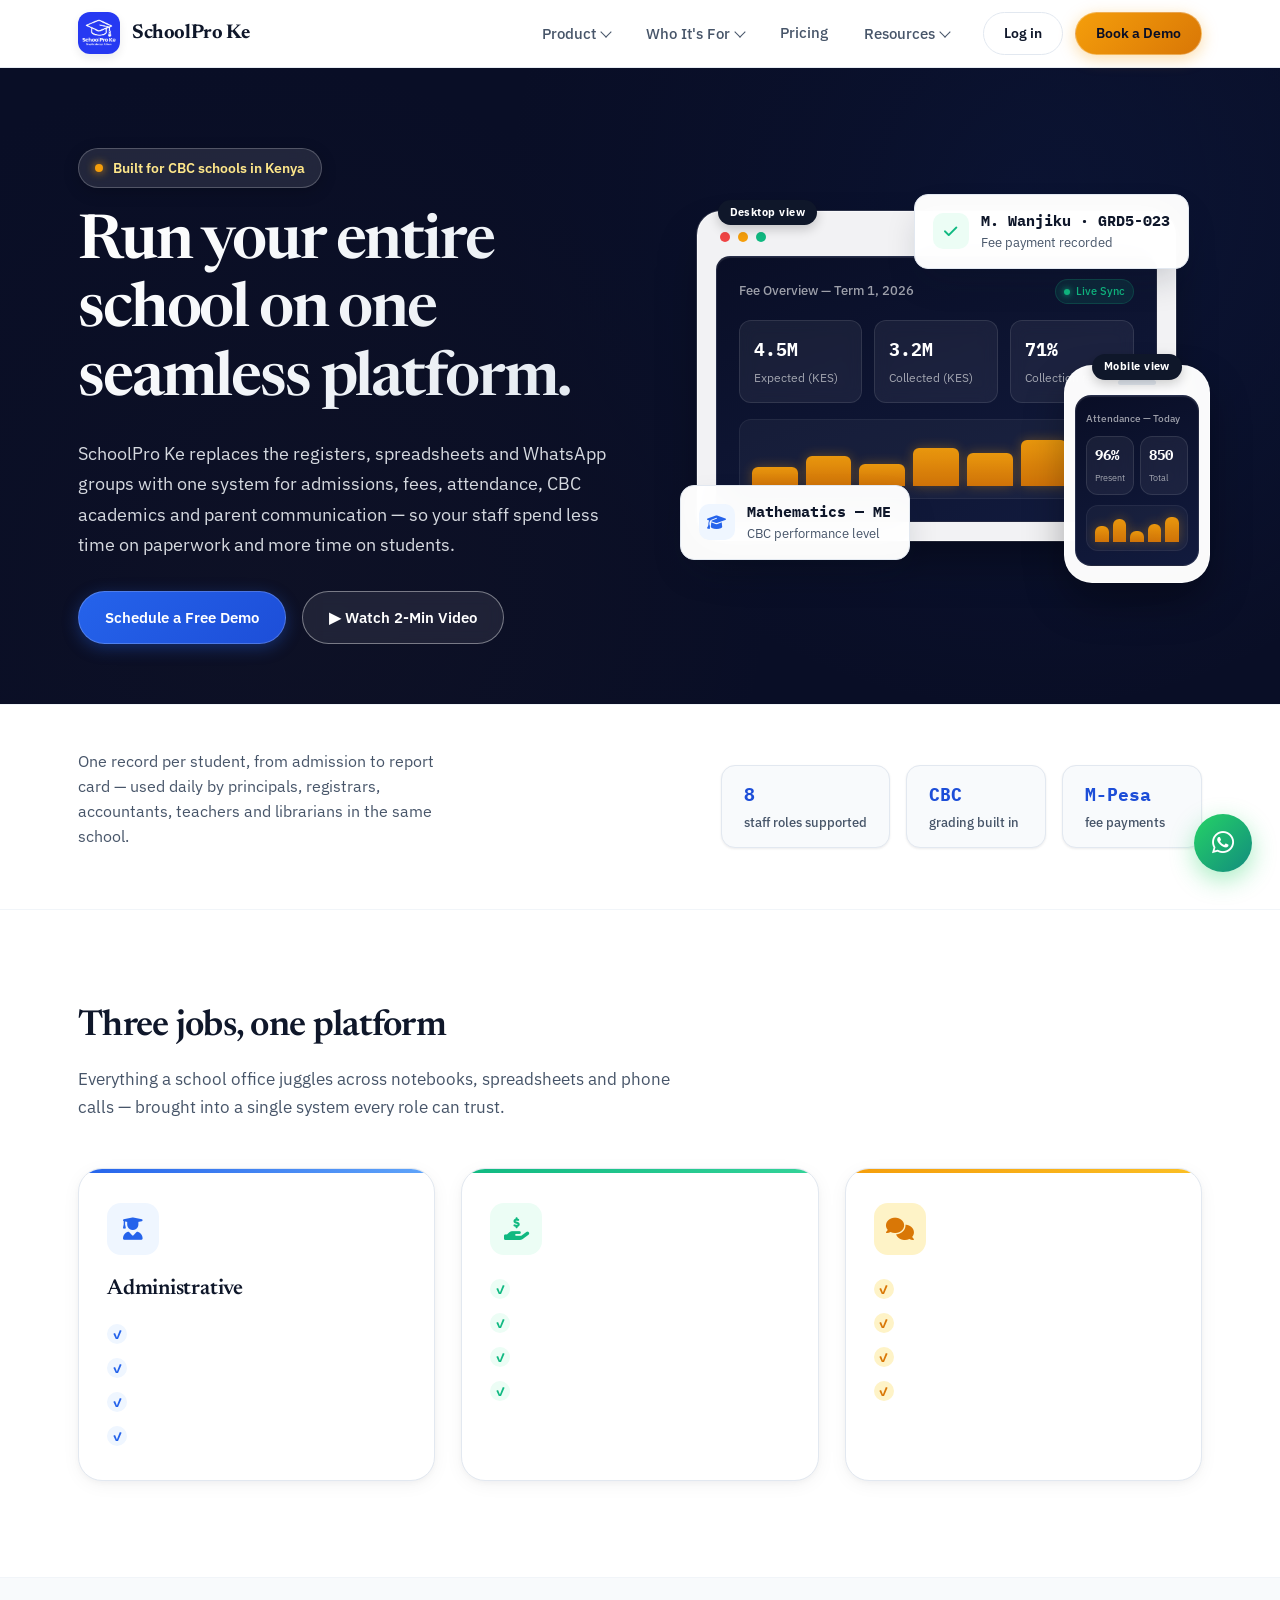
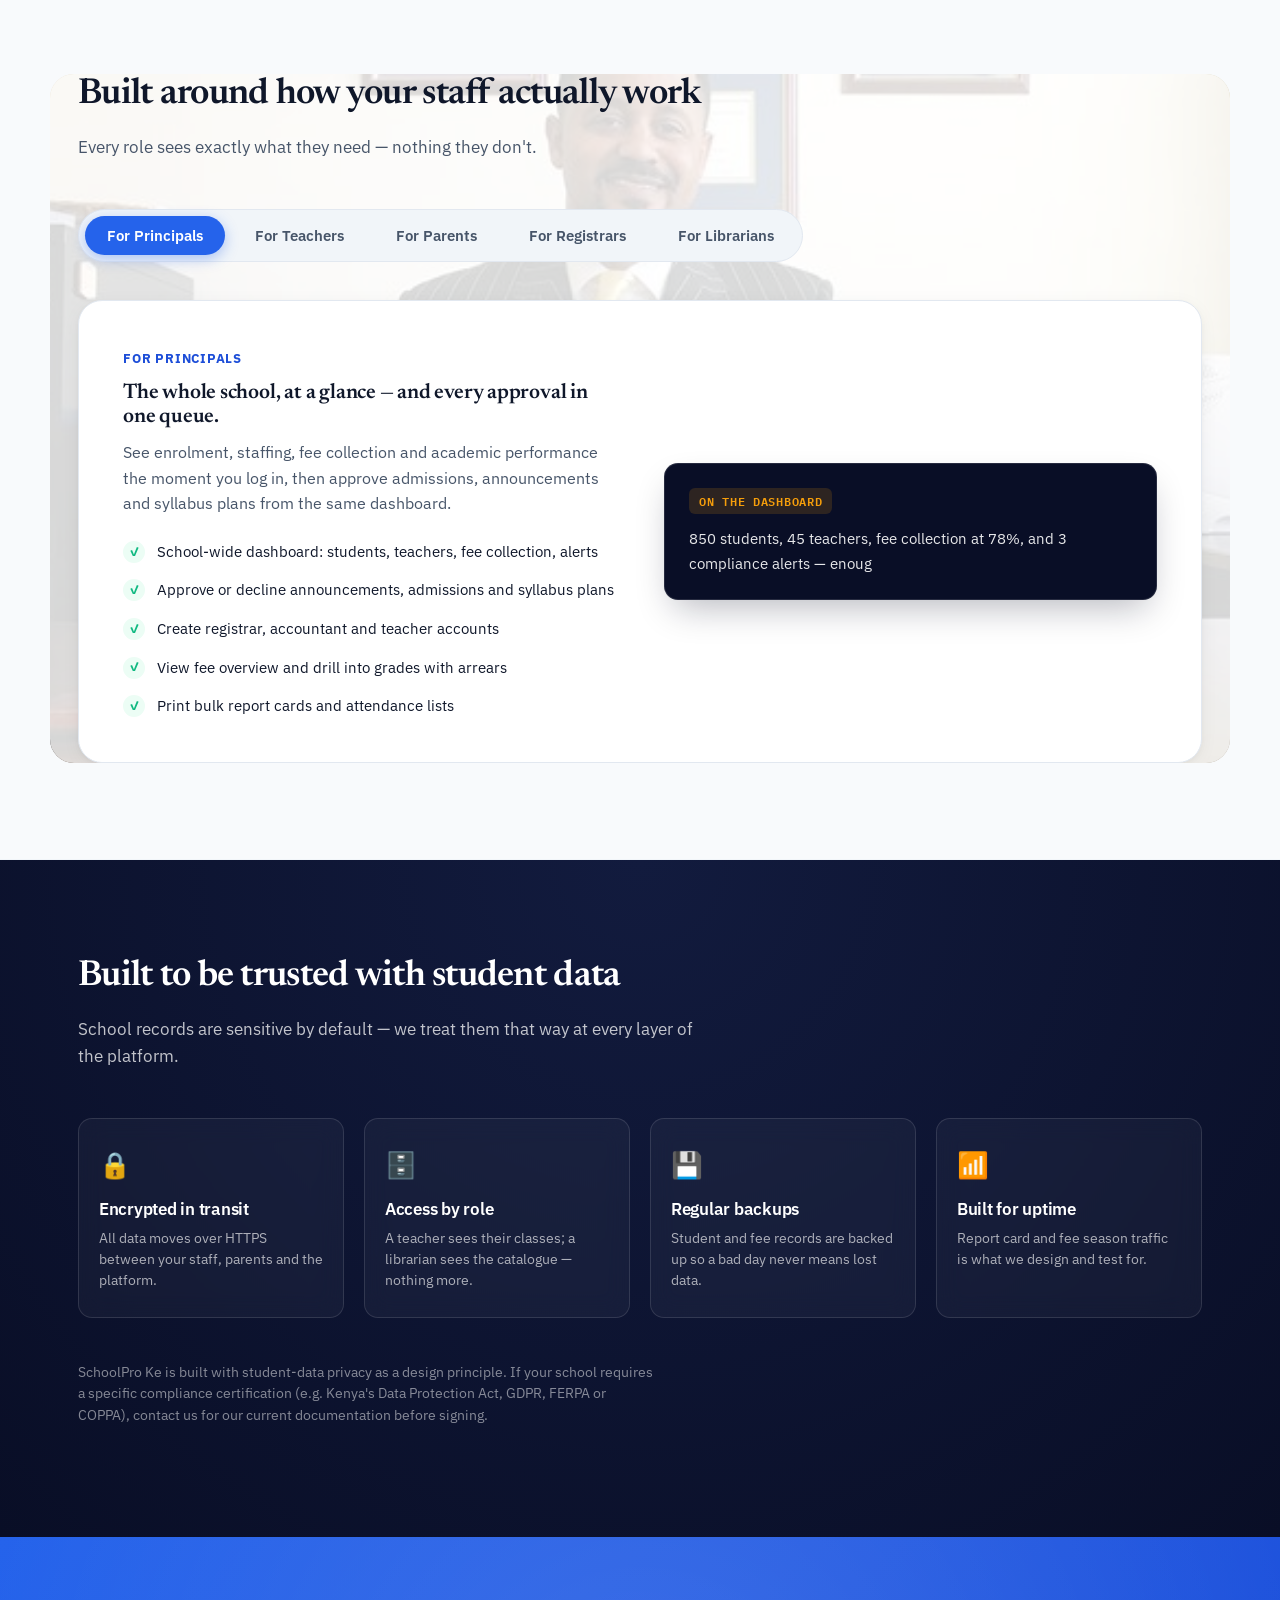
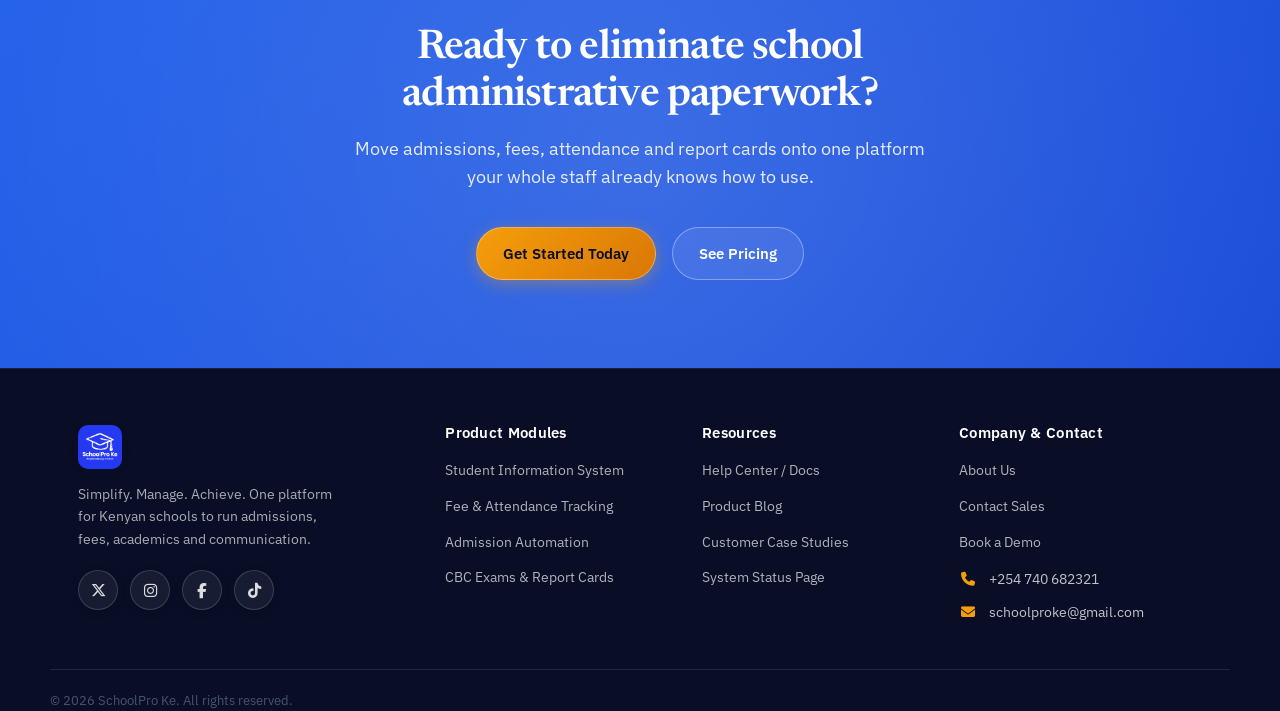
==== commit 88db9364: "Add files via upload" ====
--- a/index.html
+++ b/index.html
@@ -110,7 +110,7 @@
       </ul>
 
       <div class="nav-right">
-        <a href="https://app-5-from-app-4-edwinbase-done-f38dc57e.base44.app/" target="_blank" rel="noopener noreferrer" class="btn btn-ghost btn-small">Log in</a>
+        <a href="https://schoolpro-ke-coded-by-44-men-of-veloce-in.base44.app/" target="_blank" rel="noopener noreferrer" class="btn btn-ghost btn-small">Log in</a>
         <a href="contact.html" class="btn btn-primary btn-small">Book a Demo</a>
       </div>
     </div>
@@ -121,6 +121,9 @@
 
 <!-- ============================= HERO ============================= -->
 <section class="hero">
+  <video class="hero-video" autoplay loop muted playsinline preload="auto" aria-hidden="true" tabindex="-1">
+    <source src="assets/hero-bg.mp4" type="video/mp4">
+  </video>
   <div class="container hero-grid">
     <div class="hero-copy">
       <span class="hero-eyebrow"><span class="dot"></span> Built for CBC schools in Kenya</span>
@@ -138,7 +141,10 @@
         <span class="mock-device-label">Desktop view</span>
         <div class="mock-bar"><span></span><span></span><span></span></div>
         <div class="mock-screen">
-          <div class="mock-title">Fee Overview — Term 1, 2026</div>
+          <div class="mock-title">
+            <span>Fee Overview — Term 1, 2026</span>
+            <span style="display:inline-flex;align-items:center;gap:6px;font-size:0.7rem;color:#10B981;background:rgba(16,185,129,0.12);padding:3px 8px;border-radius:999px;border:1px solid rgba(16,185,129,0.2);"><span class="dot" style="width:6px;height:6px;border-radius:50%;background:#10B981;box-shadow:0 0 6px #10B981;display:inline-block;"></span> Live Sync</span>
+          </div>
           <div class="mock-stat-row">
             <div class="mock-stat"><div class="num">4.5M</div><div class="lbl">Expected (KES)</div></div>
             <div class="mock-stat"><div class="num">3.2M</div><div class="lbl">Collected (KES)</div></div>
@@ -413,12 +419,11 @@
           <img src="assets/logo.png" alt="SchoolPro Ke logo" style="height:44px;width:44px;border-radius:10px;">
         </a>
         <p class="footer-brand-desc">Simplify. Manage. Achieve. One platform for Kenyan schools to run admissions, fees, academics and communication.</p>
-        <div class="social-row">
-          <a href="https://web.facebook.com/qiqiagns.edwin" target="_blank" rel="noopener noreferrer" aria-label="X (Twitter)"><i class="fab fa-x-twitter"></i></a>
-          <a href="https://web.facebook.com/qiqiagns.edwin" target="_blank" rel="noopener noreferrer" aria-label="Instagram"><i class="fab fa-instagram"></i></a>
-          <a href="https://web.facebook.com/qiqiagns.edwin" target="_blank" rel="noopener noreferrer" aria-label="Facebook"><i class="fab fa-facebook-f"></i></a>
-          <a href="https://web.facebook.com/qiqiagns.edwin" target="_blank" rel="noopener noreferrer" aria-label="TikTok"><i class="fab fa-tiktok"></i></a>
-          <a href="https://web.facebook.com/qiqiagns.edwin" target="_blank" rel="noopener noreferrer" aria-label="LinkedIn"><i class="fab fa-linkedin-in"></i></a>
+                <div class="social-row">
+          <a href="https://x.com/SchoolProKe" target="_blank" rel="noopener noreferrer" aria-label="X (Twitter)"><i class="fab fa-x-twitter"></i></a>
+          <a href="https://www.instagram.com/schoolpro_ke/" target="_blank" rel="noopener noreferrer" aria-label="Instagram"><i class="fab fa-instagram"></i></a>
+          <a href="https://www.facebook.com/profile.php?id=61594806435156" target="_blank" rel="noopener noreferrer" aria-label="Facebook"><i class="fab fa-facebook-f"></i></a>
+          <a href="https://www.tiktok.com/@schoolpro_ke?lang=en" target="_blank" rel="noopener noreferrer" aria-label="TikTok"><i class="fab fa-tiktok"></i></a>
         </div>
       </div>
       <div class="footer-col">
--- a/style.css
+++ b/style.css
@@ -1,124 +1,323 @@
 /* ===================================================================
-   SchoolPro Ke Ã¢â‚¬â€ Design System
-   Ledger-meets-classroom: a deep school blue, warm marigold accent,
-   a serif for headlines (report-card gravitas) and a technical sans
-   for UI copy, with mono used only for figures Ã¢â‚¬â€ fee amounts, admission
-   numbers Ã¢â‚¬â€ the way a register or receipt would set them.
+   SchoolPro Ke — Modern Design System & Visual Masterpiece
+   Aesthetic overhaul: deep slate navy, vibrant sapphire blue, amber accents,
+   glassmorphic surface physics, smooth micro-interactions & responsive perfection.
    =================================================================== */
 
-@import url('https://fonts.googleapis.com/css2?family=Newsreader:ital,opsz,wght@0,6..72,500;0,6..72,600;0,6..72,700;1,6..72,500&family=IBM+Plex+Sans:wght@400;500;600;700&family=IBM+Plex+Mono:wght@500;600&display=swap');
-
-:root{
-  --ink:        #121B3E;
-  --ink-soft:   #4A5478;
-  --blue:       #2639F2;
-  --blue-dark:  #1B29B8;
-  --blue-deep:  #0D1442;
-  --paper:      #F3F5FA;
-  --paper-alt:  #E9EDF8;
-  --white:      #FFFFFF;
-  --amber:      #F2A93B;
-  --amber-dark: #C9840F;
-  --green:      #1C8A5B;
-  --green-soft: #E4F3EC;
-  --line:       #D7DEEA;
-  --line-soft:  #E7EBF4;
+@import url('https://fonts.googleapis.com/css2?family=Newsreader:ital,opsz,wght@0,6..72,500;0,6..72,600;0,6..72,700;1,6..72,500&family=IBM+Plex+Sans:ital,wght@0,400;0,500;0,600;0,700;1,400&family=IBM+Plex+Mono:wght@500;600;700&display=swap');
+
+:root {
+  --ink:          #0F172A;
+  --ink-soft:     #475569;
+  --ink-light:    #64748B;
+  --blue:         #2563EB;
+  --blue-dark:    #1D4ED8;
+  --blue-deep:    #090E26;
+  --blue-light:   #EFF6FF;
+  --blue-glow:    rgba(37, 99, 235, 0.35);
+  --paper:        #F8FAFC;
+  --paper-alt:    #F1F5F9;
+  --white:        #FFFFFF;
+  --amber:        #F59E0B;
+  --amber-dark:   #D97706;
+  --amber-glow:   rgba(245, 158, 11, 0.35);
+  --green:        #10B981;
+  --green-soft:   #ECFDF5;
+  --green-dark:   #059669;
+  --line:         #E2E8F0;
+  --line-soft:    #F1F5F9;
 
   --font-display: 'Newsreader', Georgia, serif;
-  --font-body: 'IBM Plex Sans', -apple-system, BlinkMacSystemFont, 'Segoe UI', sans-serif;
-  --font-mono: 'IBM Plex Mono', 'SFMono-Regular', Consolas, monospace;
-
-  --radius-sm: 8px;
-  --radius-md: 14px;
-  --radius-lg: 22px;
-  --shadow-card: 0 1px 2px rgba(18,27,62,0.06), 0 12px 28px -14px rgba(18,27,62,0.18);
-  --max-width: 1180px;
-}
-
-*, *::before, *::after{ box-sizing: border-box; }
-:focus-visible{ outline: 2.5px solid var(--blue); outline-offset: 2px; border-radius: 4px; }
-html{ scroll-behavior: smooth; }
-html:focus-within{ scroll-behavior: smooth; }
-@media (prefers-reduced-motion: reduce){
-  html{ scroll-behavior: auto; }
-  *, *::before, *::after{ animation-duration: 0.01ms !important; animation-iteration-count: 1 !important; transition-duration: 0.01ms !important; }
-}
-
-html{ overflow-x: hidden; }
-body{
+  --font-body:    'IBM Plex Sans', -apple-system, BlinkMacSystemFont, 'Segoe UI', sans-serif;
+  --font-mono:    'IBM Plex Mono', 'SFMono-Regular', Consolas, monospace;
+
+  --radius-sm:    8px;
+  --radius-md:    14px;
+  --radius-lg:    24px;
+
+  --shadow-sm:    0 1px 3px rgba(15, 23, 42, 0.05), 0 1px 2px rgba(15, 23, 42, 0.03);
+  --shadow-card:  0 4px 20px -2px rgba(15, 23, 42, 0.06), 0 2px 6px -1px rgba(15, 23, 42, 0.04);
+  --shadow-hover: 0 20px 35px -8px rgba(37, 99, 235, 0.16), 0 8px 16px -4px rgba(15, 23, 42, 0.06);
+  --shadow-glow:  0 0 35px rgba(37, 99, 235, 0.25);
+  --shadow-dark:  0 24px 50px -12px rgba(0, 0, 0, 0.4);
+
+  --max-width:    1180px;
+}
+
+*, *::before, *::after {
+  box-sizing: border-box;
+}
+
+:focus-visible {
+  outline: 2.5px solid var(--blue);
+  outline-offset: 3px;
+  border-radius: 4px;
+}
+
+html {
+  scroll-behavior: smooth;
+  overflow-x: hidden;
+}
+
+html:focus-within {
+  scroll-behavior: smooth;
+}
+
+@media (prefers-reduced-motion: reduce) {
+  html { scroll-behavior: auto; }
+  *, *::before, *::after {
+    animation-duration: 0.01ms !important;
+    animation-iteration-count: 1 !important;
+    transition-duration: 0.01ms !important;
+  }
+}
+
+body {
   margin: 0;
   font-family: var(--font-body);
   color: var(--ink);
   background: var(--white);
-  line-height: 1.5;
+  line-height: 1.6;
   -webkit-font-smoothing: antialiased;
+  -moz-osx-font-smoothing: grayscale;
   overflow-x: hidden;
 }
 
-h1,h2,h3,h4{
+h1, h2, h3, h4 {
   font-family: var(--font-display);
   font-weight: 600;
   color: var(--ink);
   margin: 0 0 0.5em;
-  line-height: 1.12;
-}
-h1{ font-size: clamp(2.3rem, 4vw, 3.4rem); font-weight: 600; letter-spacing: -0.01em; }
-h2{ font-size: clamp(1.7rem, 2.6vw, 2.35rem); letter-spacing: -0.01em; }
-h3{ font-size: 1.28rem; }
-p{ margin: 0 0 1em; color: var(--ink-soft); max-width: 62ch; }
-a{ color: inherit; text-decoration: none; }
-ul{ margin: 0; padding: 0; list-style: none; }
-img{ max-width: 100%; display: block; }
-button{ font-family: inherit; }
-.mono{ font-family: var(--font-mono); }
-
-.container{ max-width: var(--max-width); margin: 0 auto; padding: 0 28px; }
-.section{ padding: 88px 0; scroll-margin-top: 88px; }
-[id]{ scroll-margin-top: 88px; }
-.section-tight{ padding: 56px 0; }
-.section-head{ max-width: 640px; margin-bottom: 44px; }
-.section-head p{ font-size: 1.05rem; }
-
-/* ---------- Buttons ---------- */
-.btn{
+  line-height: 1.15;
+  letter-spacing: -0.015em;
+}
+
+h1 {
+  font-size: clamp(2.4rem, 4.2vw, 3.6rem);
+  font-weight: 600;
+  letter-spacing: -0.025em;
+}
+
+h2 {
+  font-size: clamp(1.8rem, 2.8vw, 2.4rem);
+  letter-spacing: -0.02em;
+}
+
+h3 {
+  font-size: 1.32rem;
+  letter-spacing: -0.01em;
+}
+
+p {
+  margin: 0 0 1em;
+  color: var(--ink-soft);
+  max-width: 62ch;
+}
+
+a {
+  color: inherit;
+  text-decoration: none;
+}
+
+ul {
+  margin: 0;
+  padding: 0;
+  list-style: none;
+}
+
+img {
+  max-width: 100%;
+  display: block;
+}
+
+button {
+  font-family: inherit;
+}
+
+.mono {
+  font-family: var(--font-mono);
+}
+
+.container {
+  max-width: var(--max-width);
+  margin: 0 auto;
+  padding: 0 28px;
+}
+
+.section {
+  padding: 96px 0;
+  scroll-margin-top: 88px;
+  position: relative;
+}
+
+[id] {
+  scroll-margin-top: 88px;
+}
+
+.section-tight {
+  padding: 60px 0;
+}
+
+.section-head {
+  max-width: 650px;
+  margin-bottom: 48px;
+}
+
+.section-head p {
+  font-size: 1.08rem;
+  line-height: 1.6;
+}
+
+/* ===================================================================
+   Keyframe Animations
+   =================================================================== */
+@keyframes float-1 {
+  0%, 100% { transform: translateY(0px) rotate(0deg); }
+  50% { transform: translateY(-8px) rotate(0.6deg); }
+}
+
+@keyframes float-2 {
+  0%, 100% { transform: translateY(0px) rotate(0deg); }
+  50% { transform: translateY(8px) rotate(-0.6deg); }
+}
+
+@keyframes pulse-ring {
+  0% { box-shadow: 0 0 0 0 rgba(37, 211, 102, 0.6); }
+  70% { box-shadow: 0 0 0 18px rgba(37, 211, 102, 0); }
+  100% { box-shadow: 0 0 0 0 rgba(37, 211, 102, 0); }
+}
+
+@keyframes eyebrow-pulse {
+  0%, 100% { transform: scale(1); opacity: 1; }
+  50% { transform: scale(1.4); opacity: 0.6; }
+}
+
+@keyframes glow-shift {
+  0%, 100% { opacity: 0.4; transform: scale(1); }
+  50% { opacity: 0.7; transform: scale(1.08); }
+}
+
+@keyframes slideDown {
+  from { opacity: 0; transform: translateY(-8px); }
+  to { opacity: 1; transform: translateY(0); }
+}
+
+/* ===================================================================
+   Buttons
+   =================================================================== */
+.btn {
   display: inline-flex;
   align-items: center;
-  gap: 8px;
-  padding: 13px 24px;
+  justify-content: center;
+  gap: 10px;
+  padding: 13px 26px;
   border-radius: 999px;
   font-weight: 600;
   font-size: 0.96rem;
   border: 1.5px solid transparent;
   cursor: pointer;
-  transition: transform 0.15s ease, background 0.15s ease, border-color 0.15s ease, color 0.15s ease;
+  transition: all 0.25s cubic-bezier(0.16, 1, 0.3, 1);
   white-space: nowrap;
-}
-.btn:active{ transform: scale(0.97); }
-.btn-primary{ background: var(--amber); color: var(--blue-deep); }
-.btn-primary:hover{ background: var(--amber-dark); }
-.btn-secondary{ background: var(--blue); color: var(--white); }
-.btn-secondary:hover{ background: var(--blue-dark); }
-.btn-ghost{ background: transparent; color: var(--ink); border-color: var(--line); }
-.btn-ghost:hover{ border-color: var(--ink); }
-.btn-outline-light{ background: transparent; color: var(--white); border-color: rgba(255,255,255,0.4); }
-.btn-outline-light:hover{ border-color: var(--white); }
-.btn-block{ width: 100%; justify-content: center; }
-.btn-small{ padding: 9px 18px; font-size: 0.88rem; }
-.btn-text{ display: inline-flex; align-items: center; gap: 6px; font-weight: 600; color: var(--blue); }
-.btn-text:hover{ color: var(--blue-dark); }
+  position: relative;
+  overflow: hidden;
+  isolation: isolate;
+  text-align: center;
+}
+
+.btn:active {
+  transform: scale(0.97);
+}
+
+.btn-primary {
+  background: linear-gradient(135deg, var(--amber) 0%, var(--amber-dark) 100%);
+  color: var(--blue-deep);
+  box-shadow: 0 4px 16px var(--amber-glow);
+  border: 1px solid rgba(255, 255, 255, 0.3);
+}
+
+.btn-primary:hover {
+  background: linear-gradient(135deg, #FBBF24 0%, #D97706 100%);
+  box-shadow: 0 8px 24px var(--amber-glow), 0 0 0 1px var(--amber);
+  transform: translateY(-2px);
+}
+
+.btn-secondary {
+  background: linear-gradient(135deg, var(--blue) 0%, var(--blue-dark) 100%);
+  color: var(--white);
+  box-shadow: 0 4px 16px var(--blue-glow);
+  border: 1px solid rgba(255, 255, 255, 0.2);
+}
+
+.btn-secondary:hover {
+  background: linear-gradient(135deg, #3B82F6 0%, #1D4ED8 100%);
+  box-shadow: 0 8px 26px var(--blue-glow), 0 0 0 1px var(--blue);
+  transform: translateY(-2px);
+}
+
+.btn-ghost {
+  background: rgba(255, 255, 255, 0.06);
+  color: var(--ink);
+  border-color: var(--line);
+  backdrop-filter: blur(8px);
+}
+
+.btn-ghost:hover {
+  background: var(--paper-alt);
+  border-color: var(--ink);
+  transform: translateY(-1px);
+}
+
+.btn-outline-light {
+  background: rgba(255, 255, 255, 0.08);
+  color: var(--white);
+  border-color: rgba(255, 255, 255, 0.35);
+  backdrop-filter: blur(10px);
+}
+
+.btn-outline-light:hover {
+  background: rgba(255, 255, 255, 0.18);
+  border-color: var(--white);
+  transform: translateY(-2px);
+}
+
+.btn-block {
+  width: 100%;
+  justify-content: center;
+}
+
+.btn-small {
+  padding: 9px 20px;
+  font-size: 0.88rem;
+}
+
+.btn-text {
+  display: inline-flex;
+  align-items: center;
+  gap: 6px;
+  font-weight: 600;
+  color: var(--blue);
+  transition: gap 0.2s ease, color 0.2s ease;
+}
+
+.btn-text:hover {
+  color: var(--blue-dark);
+  gap: 10px;
+}
 
 /* ===================================================================
-   Header
+   Header / Navigation
    =================================================================== */
-.header{
+.header {
   position: sticky;
   top: 0;
   z-index: 200;
-  background: rgba(255,255,255,0.92);
-  backdrop-filter: saturate(180%) blur(10px);
-  border-bottom: 1px solid var(--line-soft);
-}
-.navbar{
+  background: rgba(255, 255, 255, 0.88);
+  backdrop-filter: saturate(180%) blur(16px);
+  border-bottom: 1px solid rgba(226, 232, 240, 0.8);
+  transition: box-shadow 0.3s ease, background 0.3s ease;
+}
+
+.navbar {
   max-width: var(--max-width);
   margin: 0 auto;
   padding: 12px 28px;
@@ -127,527 +326,1645 @@
   justify-content: space-between;
   gap: 24px;
 }
-.logo-link{ display: flex; align-items: center; flex-shrink: 0; }
-.logo-link img{ height: 42px; width: 42px; border-radius: 10px; }
-.logo-wordmark{ font-family: var(--font-display); font-weight: 600; font-size: 1.2rem; margin-left: 10px; color: var(--ink); }
-
-.nav-menu-wrap{ display: flex; align-items: center; gap: 6px; flex: 1; justify-content: flex-end; }
-.nav-links{ display: flex; align-items: center; gap: 2px; }
-.nav-links > li{ position: relative; }
-.nav-links > li > a, .nav-links > li > button.nav-top-link{
-  display: flex; align-items: center; gap: 5px;
-  padding: 10px 14px;
-  font-size: 0.95rem;
+
+.logo-link {
+  display: flex;
+  align-items: center;
+  flex-shrink: 0;
+  transition: transform 0.2s ease;
+}
+
+.logo-link:hover {
+  transform: scale(1.02);
+}
+
+.logo-link img {
+  height: 42px;
+  width: 42px;
+  border-radius: 12px;
+  box-shadow: 0 4px 10px rgba(15, 23, 42, 0.08);
+}
+
+.logo-wordmark {
+  font-family: var(--font-display);
+  font-weight: 700;
+  font-size: 1.25rem;
+  margin-left: 12px;
+  color: var(--ink);
+  letter-spacing: -0.02em;
+}
+
+.nav-menu-wrap {
+  display: flex;
+  align-items: center;
+  gap: 6px;
+  flex: 1;
+  justify-content: flex-end;
+}
+
+.nav-links {
+  display: flex;
+  align-items: center;
+  gap: 4px;
+}
+
+.nav-links > li {
+  position: relative;
+}
+
+.nav-links > li > a,
+.nav-links > li > button.nav-top-link {
+  display: flex;
+  align-items: center;
+  gap: 6px;
+  padding: 9px 16px;
+  font-size: 0.94rem;
   font-weight: 500;
+  color: var(--ink-soft);
+  border-radius: var(--radius-sm);
+  background: none;
+  border: none;
+  cursor: pointer;
+  transition: all 0.2s ease;
+}
+
+.nav-links > li > a:hover,
+.nav-links > li > button.nav-top-link:hover {
+  background: var(--paper-alt);
   color: var(--ink);
-  border-radius: var(--radius-sm);
-  background: none; border: none; cursor: pointer;
-}
-.nav-links > li > a:hover, .nav-links > li > button.nav-top-link:hover{ background: var(--paper); }
-.nav-links > li > a.active{ color: var(--blue); }
-.chevron{ width: 9px; height: 9px; border-right: 1.6px solid currentColor; border-bottom: 1.6px solid currentColor; transform: rotate(45deg); margin-top: -3px; transition: transform 0.15s ease; }
-.has-dropdown:hover .chevron, .has-dropdown.open .chevron{ transform: rotate(225deg); margin-top: 3px; }
-
-.dropdown{
+}
+
+.nav-links > li > a.active {
+  color: var(--blue);
+  font-weight: 600;
+  background: var(--blue-light);
+}
+
+.chevron {
+  width: 8px;
+  height: 8px;
+  border-right: 1.8px solid currentColor;
+  border-bottom: 1.8px solid currentColor;
+  transform: rotate(45deg);
+  margin-top: -3px;
+  transition: transform 0.2s ease;
+}
+
+.has-dropdown:hover .chevron,
+.has-dropdown.open .chevron {
+  transform: rotate(225deg);
+  margin-top: 3px;
+}
+
+.dropdown {
   position: absolute;
-  top: calc(100% + 10px);
+  top: calc(100% + 8px);
   left: 0;
-  min-width: 300px;
-  background: var(--white);
-  border: 1px solid var(--line-soft);
+  min-width: 320px;
+  background: rgba(255, 255, 255, 0.98);
+  backdrop-filter: blur(20px);
+  border: 1px solid var(--line);
+  border-top: 3px solid var(--blue);
   border-radius: var(--radius-md);
-  box-shadow: var(--shadow-card);
-  padding: 10px;
+  box-shadow: 0 20px 45px -10px rgba(15, 23, 42, 0.16);
+  padding: 12px;
   opacity: 0;
   visibility: hidden;
-  transform: translateY(6px);
-  transition: opacity 0.16s ease, transform 0.16s ease, visibility 0.16s;
-}
+  transform: translateY(10px);
+  transition: opacity 0.2s cubic-bezier(0.16, 1, 0.3, 1), transform 0.2s cubic-bezier(0.16, 1, 0.3, 1), visibility 0.2s;
+}
+
 .has-dropdown:hover .dropdown,
-.has-dropdown.open .dropdown{
-  opacity: 1; visibility: visible; transform: translateY(0);
-}
-.dropdown-group + .dropdown-group{ margin-top: 4px; padding-top: 8px; border-top: 1px solid var(--line-soft); }
-.dropdown-label{ font-size: 0.72rem; font-weight: 600; color: var(--ink-soft); padding: 6px 10px 2px; }
-.dropdown a.dropdown-item{
-  display: flex; flex-direction: column; gap: 2px;
-  padding: 9px 10px;
+.has-dropdown.open .dropdown {
+  opacity: 1;
+  visibility: visible;
+  transform: translateY(0);
+}
+
+.dropdown-group + .dropdown-group {
+  margin-top: 6px;
+  padding-top: 8px;
+  border-top: 1px solid var(--line-soft);
+}
+
+.dropdown-label {
+  font-size: 0.72rem;
+  font-weight: 700;
+  color: var(--ink-light);
+  text-transform: uppercase;
+  letter-spacing: 0.06em;
+  padding: 6px 12px 4px;
+}
+
+.dropdown a.dropdown-item {
+  display: flex;
+  flex-direction: column;
+  gap: 2px;
+  padding: 10px 12px;
   border-radius: var(--radius-sm);
-  font-size: 0.92rem;
+  font-size: 0.93rem;
+  font-weight: 600;
   color: var(--ink);
-}
-.dropdown a.dropdown-item:hover{ background: var(--paper); }
-.dropdown a.dropdown-item span.item-sub{ font-weight: 400; font-size: 0.8rem; color: var(--ink-soft); }
-
-.nav-right{ display: flex; align-items: center; gap: 10px; margin-left: 8px; }
-.hamburger{ display: none; flex-direction: column; gap: 4px; background: none; border: none; cursor: pointer; padding: 8px; }
-.hamburger .bar{ width: 22px; height: 2px; background: var(--ink); border-radius: 2px; }
+  transition: all 0.18s ease;
+}
+
+.dropdown a.dropdown-item:hover {
+  background: var(--blue-light);
+  color: var(--blue);
+  transform: translateX(3px);
+}
+
+.dropdown a.dropdown-item span.item-sub {
+  font-weight: 400;
+  font-size: 0.82rem;
+  color: var(--ink-soft);
+}
+
+.nav-right {
+  display: flex;
+  align-items: center;
+  gap: 12px;
+  margin-left: 12px;
+}
+
+.hamburger {
+  display: none;
+  flex-direction: column;
+  gap: 5px;
+  background: none;
+  border: none;
+  cursor: pointer;
+  padding: 8px;
+  border-radius: var(--radius-sm);
+  transition: background 0.2s ease;
+}
+
+.hamburger:hover {
+  background: var(--paper-alt);
+}
+
+.hamburger .bar {
+  width: 24px;
+  height: 2px;
+  background: var(--ink);
+  border-radius: 2px;
+  transition: all 0.25s ease;
+}
 
 /* ===================================================================
-   Hero
+   Hero Section
    =================================================================== */
 .hero {
   position: relative;
-  padding: 68px 0 40px;
+  padding: 80px 0 60px;
   overflow: hidden;
-}
+  isolation: isolate;
+  background: radial-gradient(circle at 80% 20%, rgba(37, 99, 235, 0.28) 0%, transparent 45%),
+              radial-gradient(circle at 20% 80%, rgba(245, 158, 11, 0.18) 0%, transparent 45%),
+              var(--blue-deep);
+}
+
+.hero-video {
+  position: absolute;
+  inset: 0;
+  z-index: -2;
+  width: 100%;
+  height: 100%;
+  object-fit: cover;
+  opacity: 0.35;
+  filter: contrast(110%) saturate(120%);
+}
+
 .hero::before {
   content: '';
   position: absolute;
-  inset: -8%;
-  background:
-    linear-gradient(rgba(255, 255, 255, 0.72), rgba(255, 255, 255, 0.72)),
-    url('assets/hero-bg.jpg') center / cover no-repeat;
-  animation: hero-background-motion 16s ease-in-out infinite alternate;
-  transform-origin: center;
-}
-@keyframes hero-background-motion {
-  from { transform: scale(1) rotate(0deg); }
-  to { transform: scale(1.12) rotate(2deg); }
-}
-.hero-grid { position: relative; z-index: 1; }
-.hero-grid{
+  inset: 0;
+  z-index: -1;
+  background: linear-gradient(110deg, rgba(9, 14, 38, 0.94) 0%, rgba(9, 14, 38, 0.85) 55%, rgba(9, 14, 38, 0.65) 100%);
+}
+
+.hero-grid {
+  position: relative;
+  z-index: 1;
   display: grid;
   grid-template-columns: 1.05fr 0.95fr;
-  gap: 56px;
-  align-items: center;
-}
-.hero-eyebrow{
-  display: inline-flex; align-items: center; gap: 8px;
-  font-size: 0.85rem; font-weight: 500; color: var(--blue-dark);
-  background: rgba(38,57,242,0.08);
-  padding: 6px 14px; border-radius: 999px; margin-bottom: 18px;
-}
-.hero-eyebrow .dot{ width: 6px; height: 6px; border-radius: 50%; background: var(--amber); }
-.hero-copy h1{ margin-bottom: 20px; }
-.hero-copy p.lead{ font-size: 1.13rem; max-width: 46ch; }
-.hero-actions{ display: flex; flex-wrap: wrap; gap: 14px; margin-top: 28px; }
-
-/* Illustrative dashboard mock (no real screenshot yet Ã¢â‚¬â€ swap for a
-   product screenshot when available) */
-.mock-frame{
+  gap: 60px;
+  align-items: center;
+}
+
+.hero-eyebrow {
+  display: inline-flex;
+  align-items: center;
+  gap: 10px;
+  font-size: 0.86rem;
+  font-weight: 600;
+  color: #FDE68A;
+  background: rgba(255, 255, 255, 0.1);
+  border: 1px solid rgba(255, 255, 255, 0.22);
+  backdrop-filter: blur(12px);
+  padding: 8px 16px;
+  border-radius: 999px;
+  margin-bottom: 22px;
+  box-shadow: 0 4px 16px rgba(0, 0, 0, 0.2);
+}
+
+.hero-eyebrow .dot {
+  width: 8px;
+  height: 8px;
+  border-radius: 50%;
+  background: var(--amber);
+  box-shadow: 0 0 10px var(--amber);
+  animation: eyebrow-pulse 2s infinite ease-in-out;
+}
+
+.hero-copy h1 {
+  margin-bottom: 22px;
+  color: var(--white);
+  font-size: clamp(2.6rem, 4.8vw, 4.2rem);
+  letter-spacing: -0.035em;
+  line-height: 1.12;
+  background: linear-gradient(135deg, #FFFFFF 0%, #E2E8F0 100%);
+  -webkit-background-clip: text;
+  -webkit-text-fill-color: transparent;
+}
+
+.hero-copy p.lead {
+  font-size: 1.15rem;
+  max-width: 48ch;
+  color: rgba(241, 245, 249, 0.88);
+  line-height: 1.65;
+}
+
+.hero-actions {
+  display: flex;
+  flex-wrap: wrap;
+  gap: 16px;
+  margin-top: 32px;
+}
+
+.hero-actions .btn-ghost {
+  color: var(--white);
+  border-color: rgba(255, 255, 255, 0.4);
+  background: rgba(255, 255, 255, 0.08);
+}
+
+.hero-actions .btn-ghost:hover {
+  background: rgba(255, 255, 255, 0.2);
+  border-color: var(--white);
+  transform: translateY(-2px);
+}
+
+/* Hero Dashboard Visual */
+.hero-visual {
+  position: relative;
+  padding: 6px 26px 46px 0;
+}
+
+.mock-frame {
   position: relative;
   border-radius: var(--radius-lg);
+  background: rgba(255, 255, 255, 0.95);
+  backdrop-filter: blur(20px);
+  border: 1px solid rgba(255, 255, 255, 0.6);
+  box-shadow: var(--shadow-dark), 0 0 0 1px rgba(255, 255, 255, 0.15);
+  padding: 18px;
+  transition: transform 0.3s ease;
+}
+
+.mock-bar {
+  display: flex;
+  gap: 8px;
+  padding: 2px 4px 14px;
+}
+
+.mock-bar span {
+  width: 10px;
+  height: 10px;
+  border-radius: 50%;
+  background: #CBD5E1;
+}
+
+.mock-bar span:nth-child(1) { background: #EF4444; }
+.mock-bar span:nth-child(2) { background: #F59E0B; }
+.mock-bar span:nth-child(3) { background: #10B981; }
+
+.mock-screen {
+  background: linear-gradient(160deg, #090E26 0%, #121B3E 100%);
+  border-radius: var(--radius-md);
+  padding: 22px;
+  color: var(--white);
+  border: 1px solid rgba(255, 255, 255, 0.1);
+  box-shadow: inset 0 1px 1px rgba(255, 255, 255, 0.1);
+}
+
+.mock-screen .mock-title {
+  font-size: 0.8rem;
+  color: rgba(255, 255, 255, 0.6);
+  margin-bottom: 16px;
+  display: flex;
+  align-items: center;
+  justify-content: space-between;
+  font-weight: 500;
+}
+
+.mock-stat-row {
+  display: grid;
+  grid-template-columns: repeat(3, 1fr);
+  gap: 12px;
+  margin-bottom: 16px;
+}
+
+.mock-stat {
+  background: rgba(255, 255, 255, 0.06);
+  border: 1px solid rgba(255, 255, 255, 0.1);
+  border-radius: 12px;
+  padding: 14px;
+  backdrop-filter: blur(8px);
+}
+
+.mock-stat .num {
+  font-family: var(--font-mono);
+  font-size: 1.15rem;
+  font-weight: 700;
+  color: var(--white);
+}
+
+.mock-stat .lbl {
+  font-size: 0.74rem;
+  color: rgba(255, 255, 255, 0.6);
+  margin-top: 4px;
+}
+
+.mock-bars {
+  display: flex;
+  align-items: flex-end;
+  gap: 8px;
+  height: 80px;
+  background: rgba(255, 255, 255, 0.04);
+  border-radius: 12px;
+  padding: 12px;
+  border: 1px solid rgba(255, 255, 255, 0.06);
+}
+
+.mock-bars i {
+  display: block;
+  flex: 1;
+  background: linear-gradient(180deg, var(--amber) 0%, var(--amber-dark) 100%);
+  border-radius: 6px 6px 0 0;
+  opacity: 0.95;
+  box-shadow: 0 0 12px var(--amber-glow);
+  transition: height 0.5s ease;
+}
+
+.mock-float {
+  position: absolute;
+  background: rgba(255, 255, 255, 0.98);
+  backdrop-filter: blur(16px);
+  border: 1px solid var(--line);
+  border-radius: var(--radius-md);
+  box-shadow: 0 16px 36px -8px rgba(15, 23, 42, 0.2);
+  padding: 14px 18px;
+  font-size: 0.85rem;
+  display: flex;
+  align-items: center;
+  gap: 12px;
+  z-index: 10;
+}
+
+.mock-float .ic {
+  width: 36px;
+  height: 36px;
+  border-radius: 10px;
+  display: flex;
+  align-items: center;
+  justify-content: center;
+  flex-shrink: 0;
+  font-size: 0.95rem;
+}
+
+.mock-float.float-1 {
+  top: -18px;
+  right: -14px;
+  animation: float-1 5s ease-in-out infinite;
+}
+
+.mock-float.float-1 .ic {
+  background: var(--green-soft);
+  color: var(--green);
+}
+
+.mock-float.float-2 {
+  bottom: -20px;
+  left: -18px;
+  animation: float-2 6s ease-in-out infinite;
+}
+
+.mock-float.float-2 .ic {
+  background: var(--blue-light);
+  color: var(--blue);
+}
+
+.mock-float strong {
+  display: block;
+  font-family: var(--font-mono);
+  font-size: 0.92rem;
+  color: var(--ink);
+}
+
+.mock-float small {
+  color: var(--ink-soft);
+  font-size: 0.8rem;
+}
+
+.mock-device-label {
+  position: absolute;
+  top: -12px;
+  left: 20px;
+  background: var(--ink);
+  color: var(--white);
+  font-size: 0.7rem;
+  font-weight: 700;
+  letter-spacing: 0.04em;
+  padding: 4px 12px;
+  border-radius: 999px;
+  z-index: 7;
+  box-shadow: 0 4px 12px rgba(0, 0, 0, 0.2);
+}
+
+.mock-frame-desktop {
+  position: relative;
+  z-index: 1;
+}
+
+.mock-frame-mobile {
+  position: absolute;
+  right: -8px;
+  bottom: 4px;
+  width: 146px;
+  z-index: 6;
+  padding: 12px 10px 16px;
+  border-radius: 28px;
+  background: rgba(255, 255, 255, 0.98);
+  box-shadow: 0 20px 40px rgba(0, 0, 0, 0.3);
+}
+
+.mock-device-label-mobile {
+  top: -12px;
+  left: 50%;
+  transform: translateX(-50%);
+  white-space: nowrap;
+}
+
+.mock-phone-notch {
+  width: 38px;
+  height: 5px;
+  background: var(--line);
+  border-radius: 4px;
+  margin: 2px auto 10px;
+}
+
+.mock-frame-mobile .mock-screen {
+  padding: 14px 10px;
+  border-radius: 16px;
+}
+
+.mock-frame-mobile .mock-title {
+  font-size: 0.65rem;
+  margin-bottom: 10px;
+}
+
+.mock-stat-row-mobile {
+  grid-template-columns: repeat(2, 1fr);
+  gap: 6px;
+  margin-bottom: 10px;
+}
+
+.mock-frame-mobile .mock-stat {
+  padding: 8px;
+}
+
+.mock-frame-mobile .mock-stat .num {
+  font-size: 0.85rem;
+}
+
+.mock-frame-mobile .mock-stat .lbl {
+  font-size: 0.58rem;
+}
+
+.mock-bars-mobile {
+  height: 46px;
+  gap: 4px;
+  padding: 8px;
+}
+
+/* ===================================================================
+   Trust Bar Section
+   =================================================================== */
+.trust {
+  padding: 44px 0;
   background: var(--white);
-  border: 1px solid var(--line-soft);
+  border-top: 1px solid var(--line-soft);
+  border-bottom: 1px solid var(--line-soft);
+}
+
+.trust-row {
+  display: flex;
+  align-items: center;
+  justify-content: space-between;
+  gap: 36px;
+  flex-wrap: wrap;
+}
+
+.trust-copy {
+  font-size: 0.98rem;
+  color: var(--ink-soft);
+  max-width: 36ch;
+  line-height: 1.6;
+}
+
+.trust-chips {
+  display: flex;
+  gap: 16px;
+  flex-wrap: wrap;
+}
+
+.trust-chip {
+  display: flex;
+  flex-direction: column;
+  gap: 3px;
+  background: var(--paper);
+  border: 1px solid var(--line);
+  border-radius: var(--radius-md);
+  padding: 14px 22px;
+  min-width: 140px;
+  transition: all 0.25s ease;
+  box-shadow: var(--shadow-sm);
+}
+
+.trust-chip:hover {
+  transform: translateY(-3px);
+  border-color: var(--blue);
+  box-shadow: 0 8px 24px rgba(37, 99, 235, 0.12);
+  background: var(--white);
+}
+
+.trust-chip .n {
+  font-family: var(--font-mono);
+  font-weight: 700;
+  color: var(--blue-dark);
+  font-size: 1.15rem;
+}
+
+.trust-chip .l {
+  font-size: 0.8rem;
+  color: var(--ink-soft);
+  font-weight: 500;
+}
+
+/* ===================================================================
+   Pillars Section ("Three jobs, one platform")
+   =================================================================== */
+.pillars-grid {
+  display: grid;
+  grid-template-columns: repeat(3, 1fr);
+  gap: 26px;
+}
+
+.registrar-page .pillars-grid {
+  grid-template-columns: minmax(0, 760px);
+  justify-content: center;
+}
+
+.registrar-page .pillar-card.p2 {
+  display: none;
+}
+
+.pillar-card {
+  position: relative;
+  border: 1px solid var(--line);
+  border-radius: var(--radius-lg);
+  padding: 34px 28px;
+  background: var(--white);
   box-shadow: var(--shadow-card);
-  padding: 16px;
-}
-.mock-bar{ display: flex; gap: 6px; padding: 2px 4px 12px; }
-.mock-bar span{ width: 9px; height: 9px; border-radius: 50%; background: var(--line); }
-.mock-screen{
-  background: var(--blue-deep);
-  border-radius: var(--radius-md);
-  padding: 20px;
+  transition: all 0.35s cubic-bezier(0.16, 1, 0.3, 1);
+  overflow: hidden;
+}
+
+.pillar-card::before {
+  content: '';
+  position: absolute;
+  top: 0;
+  left: 0;
+  right: 0;
+  height: 4px;
+  background: transparent;
+  transition: background 0.3s ease;
+}
+
+.pillar-card.p1::before { background: linear-gradient(90deg, #2563EB, #60A5FA); }
+.pillar-card.p2::before { background: linear-gradient(90deg, #10B981, #34D399); }
+.pillar-card.p3::before { background: linear-gradient(90deg, #F59E0B, #FBBF24); }
+
+.pillar-card:hover {
+  transform: translateY(-6px);
+  box-shadow: var(--shadow-hover);
+  border-color: rgba(37, 99, 235, 0.3);
+}
+
+.pillar-icon {
+  width: 52px;
+  height: 52px;
+  border-radius: 14px;
+  display: flex;
+  align-items: center;
+  justify-content: center;
+  margin-bottom: 22px;
+  font-size: 1.4rem;
+  transition: transform 0.3s ease;
+}
+
+.pillar-card:hover .pillar-icon {
+  transform: scale(1.08) rotate(-4deg);
+}
+
+.pillar-card.p1 .pillar-icon { background: var(--blue-light); color: var(--blue); }
+.pillar-card.p2 .pillar-icon { background: var(--green-soft); color: var(--green); }
+.pillar-card.p3 .pillar-icon { background: #FEF3C7; color: var(--amber-dark); }
+
+.pillar-card h3 {
+  font-size: 1.35rem;
+  margin-bottom: 8px;
+}
+
+.pillar-card ul {
+  margin-top: 20px;
+  display: flex;
+  flex-direction: column;
+  gap: 12px;
+}
+
+.pillar-card ul li {
+  display: flex;
+  gap: 12px;
+  font-size: 0.94rem;
+  color: var(--ink-soft);
+  align-items: flex-start;
+  line-height: 1.5;
+}
+
+.pillar-card ul li::before {
+  content: '✓';
+  width: 20px;
+  height: 20px;
+  border-radius: 50%;
+  background: var(--blue-light);
+  color: var(--blue);
+  font-size: 0.72rem;
+  font-weight: 700;
+  display: flex;
+  align-items: center;
+  justify-content: center;
+  flex-shrink: 0;
+  margin-top: 2px;
+}
+
+.pillar-card.p2 ul li::before {
+  background: var(--green-soft);
+  color: var(--green);
+}
+
+.pillar-card.p3 ul li::before {
+  background: #FEF3C7;
+  color: var(--amber-dark);
+}
+
+/* ===================================================================
+   Role-Based Showcase Section
+   =================================================================== */
+.roles {
+  background: var(--paper);
+  border-top: 1px solid var(--line-soft);
+  border-bottom: 1px solid var(--line-soft);
+}
+
+.role-tabs {
+  display: flex;
+  gap: 8px;
+  margin-bottom: 38px;
+  flex-wrap: wrap;
+  background: var(--paper-alt);
+  padding: 6px;
+  border-radius: 999px;
+  border: 1px solid var(--line);
+  max-width: fit-content;
+}
+
+.role-tab {
+  padding: 10px 22px;
+  border-radius: 999px;
+  border: none;
+  background: transparent;
+  font-weight: 600;
+  font-size: 0.93rem;
+  cursor: pointer;
+  color: var(--ink-soft);
+  transition: all 0.22s cubic-bezier(0.16, 1, 0.3, 1);
+}
+
+.role-tab:hover {
+  color: var(--ink);
+}
+
+.role-tab.active {
+  background: var(--blue);
   color: var(--white);
-}
-.mock-screen .mock-title{ font-size: 0.78rem; color: rgba(255,255,255,0.55); margin-bottom: 14px; }
-.mock-stat-row{ display: grid; grid-template-columns: repeat(3,1fr); gap: 10px; margin-bottom: 14px; }
-.mock-stat{ background: rgba(255,255,255,0.06); border: 1px solid rgba(255,255,255,0.08); border-radius: 10px; padding: 12px; }
-.mock-stat .num{ font-family: var(--font-mono); font-size: 1.05rem; font-weight: 600; }
-.mock-stat .lbl{ font-size: 0.72rem; color: rgba(255,255,255,0.55); margin-top: 2px; }
-.mock-bars{ display: flex; align-items: flex-end; gap: 7px; height: 74px; background: rgba(255,255,255,0.04); border-radius: 10px; padding: 10px; }
-.mock-bars i{ display: block; flex: 1; background: var(--amber); border-radius: 4px 4px 0 0; opacity: 0.9; }
-.mock-float{
-  position: absolute;
+  box-shadow: 0 4px 14px var(--blue-glow);
+}
+
+.role-panel {
+  display: none;
+}
+
+.role-panel.active {
+  display: grid;
+  animation: slideDown 0.35s cubic-bezier(0.16, 1, 0.3, 1);
+}
+
+.role-panel {
+  grid-template-columns: 1fr 1fr;
+  gap: 48px;
+  align-items: center;
   background: var(--white);
-  border: 1px solid var(--line-soft);
-  border-radius: var(--radius-md);
+  border: 1px solid var(--line);
+  border-radius: var(--radius-lg);
+  padding: 44px;
   box-shadow: var(--shadow-card);
-  padding: 12px 14px;
-  font-size: 0.82rem;
-  display: flex; align-items: center; gap: 10px;
-}
-.mock-float .ic{ width: 30px; height: 30px; border-radius: 8px; display: flex; align-items: center; justify-content: center; flex-shrink: 0; }
-.mock-float.float-1{ top: -18px; right: -14px; }
-.mock-float.float-1 .ic{ background: var(--green-soft); color: var(--green); }
-.mock-float.float-2{ bottom: -20px; left: -18px; }
-.mock-float.float-2 .ic{ background: rgba(38,57,242,0.1); color: var(--blue); }
-.mock-float strong{ display: block; font-family: var(--font-mono); font-size: 0.9rem; }
-.mock-float small{ color: var(--ink-soft); }
-
-/* Desktop / mobile device labels + phone mock (sits over the laptop mock) */
-.hero-visual{ position: relative; padding: 6px 26px 46px 0; }
-.mock-device-label{
-  position: absolute; top: -12px; left: 18px;
-  background: var(--ink); color: var(--white);
-  font-size: 0.68rem; font-weight: 600; letter-spacing: 0.02em;
-  padding: 4px 10px; border-radius: 999px; z-index: 7;
-}
-.mock-frame-desktop{ position: relative; z-index: 1; }
-.mock-frame-mobile{
-  position: absolute;
-  right: -6px; bottom: 4px;
-  width: 138px;
-  z-index: 6;
-  padding: 10px 8px 14px;
-  border-radius: 24px;
-}
-.mock-device-label-mobile{ top: -12px; left: 50%; transform: translateX(-50%); white-space: nowrap; }
-.mock-phone-notch{ width: 34px; height: 4px; background: var(--line); border-radius: 3px; margin: 2px auto 8px; }
-.mock-frame-mobile .mock-screen{ padding: 12px 10px; border-radius: 14px; }
-.mock-frame-mobile .mock-title{ font-size: 0.62rem; margin-bottom: 8px; }
-.mock-stat-row-mobile{ grid-template-columns: repeat(2,1fr); gap: 6px; margin-bottom: 8px; }
-.mock-frame-mobile .mock-stat{ padding: 7px; }
-.mock-frame-mobile .mock-stat .num{ font-size: 0.8rem; }
-.mock-frame-mobile .mock-stat .lbl{ font-size: 0.56rem; }
-.mock-bars-mobile{ height: 42px; gap: 4px; padding: 7px; }
-
-/* ---------- Trust bar ---------- */
-.trust{ padding: 40px 0; border-top: 1px solid var(--line-soft); border-bottom: 1px solid var(--line-soft); }
-.trust-row{ display: flex; align-items: center; justify-content: space-between; gap: 32px; flex-wrap: wrap; }
-.trust-copy{ font-size: 0.95rem; color: var(--ink-soft); max-width: 34ch; }
-.trust-chips{ display: flex; gap: 12px; flex-wrap: wrap; }
-.trust-chip{
-  display: flex; flex-direction: column; gap: 2px;
-  border: 1px solid var(--line-soft); border-radius: var(--radius-md);
-  padding: 12px 18px; min-width: 128px;
-}
-.trust-chip .n{ font-family: var(--font-mono); font-weight: 600; color: var(--blue-dark); font-size: 1.05rem; }
-.trust-chip .l{ font-size: 0.78rem; color: var(--ink-soft); }
-
-/* ---------- Pillars ---------- */
-.pillars-grid{ display: grid; grid-template-columns: repeat(3, 1fr); gap: 22px; }
-.registrar-page .pillars-grid{ grid-template-columns: minmax(0, 760px); justify-content: center; }
-.registrar-page .pillar-card.p2{ display: none; }
-.pillar-card{
-  border: 1px solid var(--line-soft);
-  border-radius: var(--radius-lg);
-  padding: 30px 26px;
-  background: var(--white);
-  transition: border-color 0.15s ease, transform 0.15s ease;
-}
-.pillar-card:hover{ border-color: var(--blue); transform: translateY(-3px); }
-.pillar-icon{
-  width: 46px; height: 46px; border-radius: 12px;
-  display: flex; align-items: center; justify-content: center;
-  margin-bottom: 18px; font-size: 1.3rem;
-}
-.pillar-card.p1 .pillar-icon{ background: rgba(38,57,242,0.1); color: var(--blue); }
-.pillar-card.p2 .pillar-icon{ background: var(--green-soft); color: var(--green); }
-.pillar-card.p3 .pillar-icon{ background: rgba(242,169,59,0.18); color: var(--amber-dark); }
-.pillar-card ul{ margin-top: 16px; display: flex; flex-direction: column; gap: 9px; }
-.pillar-card ul li{ display: flex; gap: 9px; font-size: 0.92rem; color: var(--ink-soft); align-items: flex-start; }
-.pillar-card ul li::before{ content: ''; width: 5px; height: 5px; border-radius: 50%; background: var(--blue); margin-top: 8px; flex-shrink: 0; }
-
-/* ---------- Role tabs ---------- */
-.roles{ background: var(--paper); }
-.role-tabs{ display: flex; gap: 8px; margin-bottom: 36px; flex-wrap: wrap; }
-.role-tab{
-  padding: 11px 20px; border-radius: 999px; border: 1.5px solid var(--line);
-  background: var(--white); font-weight: 600; font-size: 0.92rem; cursor: pointer;
-  color: var(--ink-soft);
-}
-.role-tab.active{ background: var(--blue); border-color: var(--blue); color: var(--white); }
-.role-panel{ display: none; }
-.role-panel.active{ display: grid; }
-.role-panel{
-  grid-template-columns: 1fr 1fr;
-  gap: 44px;
-  align-items: center;
-  background: var(--white);
-  border: 1px solid var(--line-soft);
-  border-radius: var(--radius-lg);
-  padding: 40px;
-}
-#roles .container{
+}
+
+#roles .container {
   position: relative;
   isolation: isolate;
   overflow: hidden;
   border-radius: var(--radius-lg);
   --role-background: none;
 }
-#roles .container::before{
+
+#roles .container::before {
   content: '';
   position: absolute;
   inset: -8%;
   z-index: 0;
-  background:
-    linear-gradient(rgba(255, 255, 255, 0.78), rgba(255, 255, 255, 0.78)),
-    var(--role-background) center / cover no-repeat;
+  background: linear-gradient(rgba(255, 255, 255, 0.82), rgba(255, 255, 255, 0.82)),
+              var(--role-background) center / cover no-repeat;
   transform-origin: center;
   opacity: 0;
   pointer-events: none;
-  transition: opacity 0.25s ease;
-}
-#roles .container > *{ position: relative; z-index: 1; }
-#roles:has(.role-panel[data-role="principals"].active) .container{
-  --role-background: url('assets/principal-bg.jpg');
-}
-#roles:has(.role-panel[data-role="teachers"].active) .container{
-  --role-background: url('assets/teacher-bg.jpg');
-}
-#roles:has(.role-panel[data-role="parents"].active) .container{
-  --role-background: url('assets/parent-bg.jpg');
-}
-#roles:has(.role-panel[data-role="registrars"].active) .container{
-  --role-background: url('assets/registrar-bg.jpg');
-}
-#roles:has(.role-panel[data-role="librarians"].active) .container{
-  --role-background: url('assets/librarian-bg.jpg');
-}
+  transition: opacity 0.3s ease;
+}
+
+#roles .container > * {
+  position: relative;
+  z-index: 1;
+}
+
+#roles:has(.role-panel[data-role="principals"].active) .container { --role-background: url('assets/principal-bg.jpg'); }
+#roles:has(.role-panel[data-role="teachers"].active) .container { --role-background: url('assets/teacher-bg.jpg'); }
+#roles:has(.role-panel[data-role="parents"].active) .container { --role-background: url('assets/parent-bg.jpg'); }
+#roles:has(.role-panel[data-role="registrars"].active) .container { --role-background: url('assets/registrar-bg.jpg'); }
+#roles:has(.role-panel[data-role="librarians"].active) .container { --role-background: url('assets/librarian-bg.jpg'); }
+
 #roles:has(.role-panel[data-role="principals"].active) .container::before,
 #roles:has(.role-panel[data-role="teachers"].active) .container::before,
 #roles:has(.role-panel[data-role="parents"].active) .container::before,
 #roles:has(.role-panel[data-role="registrars"].active) .container::before,
-#roles:has(.role-panel[data-role="librarians"].active) .container::before{
+#roles:has(.role-panel[data-role="librarians"].active) .container::before {
   opacity: 1;
   animation: principal-background-motion 18s ease-in-out infinite alternate;
 }
-@keyframes principal-background-motion{
-  from{ transform: scale(1) rotate(0deg); }
-  to{ transform: scale(1.08) rotate(2deg); }
-}
-.role-panel .role-eyebrow{ font-size: 0.82rem; font-weight: 600; color: var(--blue-dark); margin-bottom: 10px; }
-.role-list{ display: flex; flex-direction: column; gap: 14px; margin-top: 20px; }
-.role-list li{ display: flex; gap: 12px; font-size: 0.95rem; color: var(--ink); }
-.role-list li .check{
-  width: 22px; height: 22px; border-radius: 50%; background: var(--green-soft); color: var(--green);
-  display: flex; align-items: center; justify-content: center; font-size: 0.7rem; flex-shrink: 0; margin-top: 1px;
-}
-.role-example{
-  background: var(--paper);
-  border: 1px solid var(--line-soft);
+
+@keyframes principal-background-motion {
+  from { transform: scale(1) rotate(0deg); }
+  to { transform: scale(1.06) rotate(1.5deg); }
+}
+
+.role-panel .role-eyebrow {
+  font-size: 0.82rem;
+  font-weight: 700;
+  color: var(--blue-dark);
+  text-transform: uppercase;
+  letter-spacing: 0.06em;
+  margin-bottom: 12px;
+  display: inline-block;
+}
+
+.role-list {
+  display: flex;
+  flex-direction: column;
+  gap: 14px;
+  margin-top: 22px;
+}
+
+.role-list li {
+  display: flex;
+  gap: 12px;
+  font-size: 0.96rem;
+  color: var(--ink);
+  align-items: flex-start;
+}
+
+.role-list li .check {
+  width: 22px;
+  height: 22px;
+  border-radius: 50%;
+  background: var(--green-soft);
+  color: var(--green);
+  display: flex;
+  align-items: center;
+  justify-content: center;
+  font-size: 0.72rem;
+  font-weight: 700;
+  flex-shrink: 0;
+  margin-top: 2px;
+}
+
+.role-visual {
+  position: relative;
+}
+
+.role-example {
+  background: var(--blue-deep);
+  color: var(--white);
+  border: 1px solid rgba(255, 255, 255, 0.12);
   border-radius: var(--radius-md);
-  padding: 20px;
+  padding: 24px;
+  font-size: 0.92rem;
+  box-shadow: 0 16px 36px -10px rgba(9, 14, 38, 0.3);
+}
+
+.role-example .tag {
+  font-family: var(--font-mono);
+  font-size: 0.74rem;
+  color: var(--amber);
+  text-transform: uppercase;
+  letter-spacing: 0.06em;
+  display: inline-block;
+  margin-bottom: 12px;
+  padding: 4px 10px;
+  background: rgba(245, 158, 11, 0.15);
+  border-radius: 6px;
+  font-weight: 600;
+}
+
+.role-example p {
+  margin: 0;
+  font-size: 0.95rem;
+  color: rgba(255, 255, 255, 0.9);
+  line-height: 1.6;
+}
+
+/* ===================================================================
+   Security & Uptime Section
+   =================================================================== */
+.security {
+  background: radial-gradient(circle at 50% 0%, #121B3E 0%, #090E26 100%);
+  color: var(--white);
+}
+
+.security .section-head p {
+  color: rgba(255, 255, 255, 0.75);
+}
+
+.security h2 {
+  color: var(--white);
+}
+
+.security-grid {
+  display: grid;
+  grid-template-columns: repeat(4, 1fr);
+  gap: 20px;
+  margin-bottom: 44px;
+}
+
+.security-badge {
+  border: 1px solid rgba(255, 255, 255, 0.12);
+  border-radius: var(--radius-md);
+  padding: 26px 20px;
+  background: rgba(255, 255, 255, 0.04);
+  backdrop-filter: blur(12px);
+  transition: all 0.3s ease;
+}
+
+.security-badge:hover {
+  background: rgba(255, 255, 255, 0.08);
+  border-color: rgba(37, 99, 235, 0.5);
+  transform: translateY(-4px);
+  box-shadow: 0 16px 32px rgba(37, 99, 235, 0.2);
+}
+
+.security-badge .b-icon {
+  font-size: 1.6rem;
+  margin-bottom: 14px;
+}
+
+.security-badge h4 {
+  color: var(--white);
+  font-size: 1.05rem;
+  margin-bottom: 8px;
+  font-family: var(--font-body);
+}
+
+.security-badge p {
+  color: rgba(255, 255, 255, 0.65);
   font-size: 0.88rem;
-}
-.role-example .tag{ font-family: var(--font-mono); font-size: 0.72rem; color: var(--blue-dark); text-transform: uppercase; letter-spacing: 0.04em; display:block; margin-bottom:8px; }
-.role-example p{ margin: 0; font-size: 0.9rem; color: var(--ink); }
-
-/* ---------- Security ---------- */
-.security{ background: var(--blue-deep); color: var(--white); }
-.security .section-head p{ color: rgba(255,255,255,0.7); }
-.security h2{ color: var(--white); }
-.security-grid{ display: grid; grid-template-columns: repeat(4, 1fr); gap: 18px; margin-bottom: 40px; }
-.security-badge{
-  border: 1px solid rgba(255,255,255,0.14);
-  border-radius: var(--radius-md);
-  padding: 22px 18px;
-  background: rgba(255,255,255,0.03);
-}
-.security-badge .b-icon{ font-size: 1.4rem; margin-bottom: 10px; }
-.security-badge h4{ color: var(--white); font-size: 1rem; margin-bottom: 6px; }
-.security-badge p{ color: rgba(255,255,255,0.62); font-size: 0.86rem; margin: 0; }
-.security-note{ font-size: 0.82rem; color: rgba(255,255,255,0.45); max-width: 70ch; }
-
-/* ---------- Final CTA ---------- */
-.closer{
-  background: linear-gradient(120deg, var(--blue) 0%, var(--blue-dark) 100%);
+  margin: 0;
+  line-height: 1.5;
+}
+
+.security-note {
+  font-size: 0.85rem;
+  color: rgba(255, 255, 255, 0.5);
+  max-width: 72ch;
+  line-height: 1.6;
+}
+
+/* ===================================================================
+   Final CTA / Closer Section
+   =================================================================== */
+.closer {
+  background: linear-gradient(135deg, var(--blue) 0%, var(--blue-dark) 100%);
   color: var(--white);
   text-align: center;
-  padding: 76px 0;
-}
-.closer h2{ color: var(--white); max-width: 26ch; margin: 0 auto 14px; }
-.closer p{ color: rgba(255,255,255,0.82); max-width: 50ch; margin: 0 auto 32px; font-size: 1.05rem; }
-.closer-actions{ display: flex; justify-content: center; gap: 14px; flex-wrap: wrap; }
+  padding: 88px 0;
+  position: relative;
+  overflow: hidden;
+  isolation: isolate;
+}
+
+.closer::before {
+  content: '';
+  position: absolute;
+  top: -50%;
+  left: -50%;
+  width: 200%;
+  height: 200%;
+  background: radial-gradient(circle at 50% 50%, rgba(255, 255, 255, 0.12) 0%, transparent 50%);
+  animation: glow-shift 10s infinite ease-in-out;
+  pointer-events: none;
+}
+
+.closer h2 {
+  color: var(--white);
+  max-width: 28ch;
+  margin: 0 auto 16px;
+  font-size: clamp(2rem, 3.2vw, 2.6rem);
+}
+
+.closer p {
+  color: rgba(255, 255, 255, 0.88);
+  max-width: 52ch;
+  margin: 0 auto 36px;
+  font-size: 1.1rem;
+}
+
+.closer-actions {
+  display: flex;
+  justify-content: center;
+  gap: 16px;
+  flex-wrap: wrap;
+}
 
 /* ===================================================================
-   Footer
+   Footer Section
    =================================================================== */
-.footer{ background: var(--blue-deep); color: rgba(255,255,255,0.72); padding-top: 48px; }
-.footer h4{ color: var(--white); font-family: var(--font-body); font-size: 0.88rem; font-weight: 600; margin-bottom: 12px; }
-.footer-grid{ display: grid; grid-template-columns: 1.5fr 1fr 1fr 1fr; gap: 32px; }
-.footer-brand-desc{ font-size: 0.85rem; margin: 12px 0 16px; color: rgba(255,255,255,0.6); max-width: 34ch; }
-.social-row{ display: flex; gap: 10px; }
-.social-row a{
-  width: 34px; height: 34px; border-radius: 50%; border: 1px solid rgba(255,255,255,0.18);
-  display: flex; align-items: center; justify-content: center; font-size: 0.85rem;
-}
-.social-row a:hover{ background: rgba(255,255,255,0.08); }
-.footer-links li{ margin-bottom: 8px; }
-.footer-links a{ font-size: 0.85rem; color: rgba(255,255,255,0.68); }
-.footer-links a:hover{ color: var(--white); }
-.footer-contact-item{ display: flex; align-items: center; gap: 10px; font-size: 0.85rem; margin-bottom: 9px; color: rgba(255,255,255,0.72); }
-.footer-contact-item i, .footer-contact-item .ic{ width: 16px; text-align: center; color: var(--amber); }
-.footer-top{ padding-bottom: 32px; border-bottom: 1px solid rgba(255,255,255,0.1); }
-.footer-bottom{
-  display: flex; justify-content: space-between; align-items: flex-end; flex-wrap: wrap; gap: 12px;
-  padding: 16px 0; font-size: 0.78rem; color: rgba(255,255,255,0.5);
-}
-.footer-bottom-left p{ margin: 0; }
-.footer-bottom-left .powered-by{ margin-top: 4px; font-size: 0.78rem; color: rgba(255,255,255,0.4); }
-.footer-bottom-left .powered-by a{ color: rgba(255,255,255,0.65); font-weight: 600; }
-.footer-bottom-left .powered-by a:hover{ color: var(--amber); }
-.footer-bottom a{ color: rgba(255,255,255,0.5); margin-left: 18px; }
-.footer-bottom a:hover{ color: var(--white); }
+.footer {
+  background: var(--blue-deep);
+  color: rgba(255, 255, 255, 0.72);
+  padding-top: 56px;
+  border-top: 1px solid rgba(255, 255, 255, 0.08);
+}
+
+.footer h4 {
+  color: var(--white);
+  font-family: var(--font-body);
+  font-size: 0.92rem;
+  font-weight: 600;
+  margin-bottom: 16px;
+  letter-spacing: 0.02em;
+}
+
+.footer-grid {
+  display: grid;
+  grid-template-columns: 1.5fr 1fr 1fr 1.1fr;
+  gap: 36px;
+}
+
+.footer-brand-desc {
+  font-size: 0.88rem;
+  margin: 14px 0 20px;
+  color: rgba(255, 255, 255, 0.65);
+  max-width: 34ch;
+  line-height: 1.6;
+}
+
+.social-row {
+  display: flex;
+  gap: 12px;
+}
+
+.social-row a {
+  width: 40px;
+  height: 40px;
+  border-radius: 50%;
+  background: rgba(255, 255, 255, 0.06);
+  border: 1px solid rgba(255, 255, 255, 0.16);
+  backdrop-filter: blur(8px);
+  display: flex;
+  align-items: center;
+  justify-content: center;
+  font-size: 0.95rem;
+  color: rgba(255, 255, 255, 0.85);
+  transition: all 0.28s cubic-bezier(0.16, 1, 0.3, 1);
+  box-shadow: 0 2px 8px rgba(0, 0, 0, 0.15);
+}
+
+.social-row a[aria-label*="X"]:hover,
+.social-row a[href*="x.com"]:hover {
+  background: #000000;
+  border-color: #38BDF8;
+  color: #38BDF8;
+  transform: translateY(-3px) scale(1.08);
+  box-shadow: 0 6px 18px rgba(56, 189, 248, 0.4);
+}
+
+.social-row a[aria-label*="Instagram"]:hover,
+.social-row a[href*="instagram"]:hover {
+  background: linear-gradient(45deg, #f09433, #e6683c, #dc2743, #cc2366, #bc1888);
+  border-color: transparent;
+  color: #FFFFFF;
+  transform: translateY(-3px) scale(1.08);
+  box-shadow: 0 6px 20px rgba(225, 48, 108, 0.5);
+}
+
+.social-row a[aria-label*="Facebook"]:hover,
+.social-row a[href*="facebook"]:hover {
+  background: #1877F2;
+  border-color: #1877F2;
+  color: #FFFFFF;
+  transform: translateY(-3px) scale(1.08);
+  box-shadow: 0 6px 20px rgba(24, 119, 242, 0.5);
+}
+
+.social-row a[aria-label*="TikTok"]:hover,
+.social-row a[href*="tiktok"]:hover {
+  background: #000000;
+  border-color: #FE2C55;
+  color: #FE2C55;
+  transform: translateY(-3px) scale(1.08);
+  box-shadow: 0 6px 20px rgba(254, 44, 85, 0.5);
+}
+
+.footer-links li {
+  margin-bottom: 10px;
+}
+
+.footer-links a {
+  font-size: 0.88rem;
+  color: rgba(255, 255, 255, 0.68);
+  transition: color 0.2s ease;
+}
+
+.footer-links a:hover {
+  color: var(--white);
+}
+
+.footer-contact-item {
+  display: flex;
+  align-items: center;
+  gap: 12px;
+  font-size: 0.88rem;
+  margin-bottom: 10px;
+  color: rgba(255, 255, 255, 0.75);
+}
+
+.footer-contact-item i,
+.footer-contact-item .ic {
+  width: 18px;
+  text-align: center;
+  color: var(--amber);
+}
+
+.footer-top {
+  padding-bottom: 36px;
+  border-bottom: 1px solid rgba(255, 255, 255, 0.1);
+}
+
+.footer-bottom {
+  display: flex;
+  justify-content: space-between;
+  align-items: flex-end;
+  flex-wrap: wrap;
+  gap: 16px;
+  padding: 20px 0;
+  font-size: 0.82rem;
+  color: rgba(255, 255, 255, 0.5);
+}
+
+.footer-bottom-left p {
+  margin: 0;
+}
+
+.footer-bottom-left .powered-by {
+  margin-top: 4px;
+  font-size: 0.8rem;
+  color: rgba(255, 255, 255, 0.45);
+}
+
+.footer-bottom-left .powered-by a {
+  color: rgba(255, 255, 255, 0.75);
+  font-weight: 600;
+  transition: color 0.2s ease;
+}
+
+.footer-bottom-left .powered-by a:hover {
+  color: var(--amber);
+}
+
+.footer-bottom a {
+  color: rgba(255, 255, 255, 0.5);
+  margin-left: 20px;
+  transition: color 0.2s ease;
+}
+
+.footer-bottom a:hover {
+  color: var(--white);
+}
 
 /* ===================================================================
-   Page hero (contact / pricing / resources)
+   Page Hero (Contact / Pricing / Resources)
    =================================================================== */
-.page-hero{ background: var(--paper); padding: 64px 0 0; position: relative; }
-.page-hero .container{ padding-bottom: 46px; }
-.page-hero .eyebrow{ font-size: 0.85rem; font-weight: 600; color: var(--blue-dark); display: block; margin-bottom: 10px; }
-.page-hero p{ font-size: 1.05rem; max-width: 52ch; }
-.wave-divider{ line-height: 0; }
-.wave-divider svg{ width: 100%; height: 46px; display: block; }
-
-/* ---------- Contact page ---------- */
-.contact-grid{ display: grid; grid-template-columns: 0.85fr 1.15fr; gap: 48px; align-items: start; }
-.contact-info h3, .contact-form h3{ margin-bottom: 18px; }
-.location-item h4{ display: flex; align-items: center; gap: 8px; font-size: 0.95rem; margin-bottom: 10px; }
-.map-container{ border-radius: var(--radius-md); overflow: hidden; border: 1px solid var(--line-soft); margin-top: 12px; }
-.map-container iframe{ width: 100%; height: 220px; border: 0; display: block; }
-.mt-30{ margin-top: 30px; }
-.contact-form{ background: var(--white); border: 1px solid var(--line-soft); border-radius: var(--radius-lg); padding: 32px; box-shadow: var(--shadow-card); }
-.form-group{ margin-bottom: 18px; }
-.form-group label{ display: block; font-size: 0.85rem; font-weight: 600; margin-bottom: 7px; }
-.form-group input, .form-group select, .form-group textarea{
-  width: 100%; padding: 12px 14px; border-radius: var(--radius-sm);
-  border: 1.5px solid var(--line); font-family: inherit; font-size: 0.95rem; color: var(--ink);
+.page-hero {
+  background: var(--paper);
+  padding: 72px 0 0;
+  position: relative;
+  border-bottom: 1px solid var(--line-soft);
+}
+
+.page-hero .container {
+  padding-bottom: 52px;
+}
+
+.page-hero .eyebrow {
+  font-size: 0.88rem;
+  font-weight: 700;
+  color: var(--blue);
+  display: inline-block;
+  margin-bottom: 12px;
+  text-transform: uppercase;
+  letter-spacing: 0.06em;
+}
+
+.page-hero p {
+  font-size: 1.1rem;
+  max-width: 54ch;
+  line-height: 1.6;
+}
+
+.wave-divider {
+  line-height: 0;
+}
+
+.wave-divider svg {
+  width: 100%;
+  height: 48px;
+  display: block;
+}
+
+/* ---------- Contact Page ---------- */
+.contact-grid {
+  display: grid;
+  grid-template-columns: 0.85fr 1.15fr;
+  gap: 52px;
+  align-items: start;
+}
+
+.contact-info h3,
+.contact-form h3 {
+  margin-bottom: 20px;
+}
+
+.location-item h4 {
+  display: flex;
+  align-items: center;
+  gap: 10px;
+  font-size: 0.98rem;
+  margin-bottom: 12px;
+}
+
+.map-container {
+  border-radius: var(--radius-md);
+  overflow: hidden;
+  border: 1px solid var(--line);
+  margin-top: 14px;
+  box-shadow: var(--shadow-sm);
+}
+
+.map-container iframe {
+  width: 100%;
+  height: 230px;
+  border: 0;
+  display: block;
+}
+
+.mt-30 {
+  margin-top: 32px;
+}
+
+.contact-form {
   background: var(--white);
-}
-.form-group input:focus, .form-group select:focus, .form-group textarea:focus{
-  outline: none; border-color: var(--blue); box-shadow: 0 0 0 3px rgba(38,57,242,0.12);
-}
-.form-group textarea{ resize: vertical; min-height: 110px; }
-.form-success{ color: var(--green); }
-.form-error{ color: #C4432B; }
-.contact-shortcuts{ display: flex; gap: 12px; margin-top: 24px; flex-wrap: wrap; }
-.shortcut-card{
-  flex: 1; min-width: 160px;
-  border: 1px solid var(--line-soft); border-radius: var(--radius-md);
-  padding: 16px; display: flex; align-items: center; gap: 12px;
-}
-.shortcut-card .ic{ width: 36px; height: 36px; border-radius: 10px; background: rgba(38,57,242,0.1); color: var(--blue); display:flex; align-items:center; justify-content:center; flex-shrink:0; }
-.shortcut-card strong{ display: block; font-size: 0.9rem; }
-.shortcut-card span{ font-size: 0.82rem; color: var(--ink-soft); }
-
-/* ---------- Pricing ---------- */
-.pricing-grid{ display: grid; grid-template-columns: repeat(3, 1fr); gap: 22px; align-items: stretch; }
-.pricing-grid-2col{ grid-template-columns: 1.1fr 0.9fr; }
-.shortcut-card{ text-decoration: none; }
-.price-card{ border: 1.5px solid var(--line-soft); border-radius: var(--radius-lg); padding: 32px 28px; display: flex; flex-direction: column; background: var(--white); }
-.price-card.featured{ border-color: var(--blue); box-shadow: var(--shadow-card); position: relative; }
-.price-card .plan-badge{ position: absolute; top: -13px; right: 26px; background: var(--amber); color: var(--blue-deep); font-size: 0.74rem; font-weight: 700; padding: 5px 12px; border-radius: 999px; }
-.price-card .plan-name{ font-family: var(--font-display); font-size: 1.35rem; margin-bottom: 6px; }
-.price-card .plan-price{ font-family: var(--font-mono); font-size: 1.5rem; font-weight: 600; color: var(--blue-dark); margin: 10px 0 4px; }
-.price-card .plan-price span{ font-family: var(--font-body); font-size: 0.85rem; font-weight: 400; color: var(--ink-soft); }
-.price-card .plan-desc{ font-size: 0.9rem; margin-bottom: 20px; }
-.price-card ul{ display: flex; flex-direction: column; gap: 11px; margin-bottom: 26px; flex: 1; }
-.price-card ul li{ font-size: 0.9rem; display: flex; gap: 9px; align-items: flex-start; }
-.price-card ul li::before{ content:'Ã¢Å“â€œ'; color: var(--green); font-weight: 700; flex-shrink: 0; }
-.pricing-faq{ margin-top: 70px; }
-.price-card ul li{ gap: 8px; }
-.price-card ul li::before{
-  content: '\27A4';
+  border: 1px solid var(--line);
+  border-radius: var(--radius-lg);
+  padding: 36px;
+  box-shadow: var(--shadow-card);
+}
+
+.form-group {
+  margin-bottom: 20px;
+}
+
+.form-group label {
+  display: block;
+  font-size: 0.88rem;
+  font-weight: 600;
+  margin-bottom: 8px;
+  color: var(--ink);
+}
+
+.form-group input,
+.form-group select,
+.form-group textarea {
+  width: 100%;
+  padding: 13px 16px;
+  border-radius: var(--radius-sm);
+  border: 1.5px solid var(--line);
+  font-family: inherit;
+  font-size: 0.96rem;
+  color: var(--ink);
+  background: var(--white);
+  transition: all 0.2s ease;
+}
+
+.form-group input:focus,
+.form-group select:focus,
+.form-group textarea:focus {
+  outline: none;
+  border-color: var(--blue);
+  box-shadow: 0 0 0 4px rgba(37, 99, 235, 0.14);
+}
+
+.form-group textarea {
+  resize: vertical;
+  min-height: 120px;
+}
+
+.form-success { color: var(--green); }
+.form-error { color: #DC2626; }
+
+.contact-shortcuts {
+  display: flex;
+  gap: 14px;
+  margin-top: 26px;
+  flex-wrap: wrap;
+}
+
+.shortcut-card {
+  flex: 1;
+  min-width: 170px;
+  border: 1px solid var(--line);
+  border-radius: var(--radius-md);
+  padding: 18px;
+  display: flex;
+  align-items: center;
+  gap: 14px;
+  text-decoration: none;
+  background: var(--white);
+  transition: all 0.25s ease;
+  box-shadow: var(--shadow-sm);
+}
+
+.shortcut-card:hover {
+  border-color: var(--blue);
+  transform: translateY(-3px);
+  box-shadow: var(--shadow-hover);
+}
+
+.shortcut-card .ic {
+  width: 40px;
+  height: 40px;
+  border-radius: 12px;
+  background: var(--blue-light);
+  color: var(--blue);
+  display: flex;
+  align-items: center;
+  justify-content: center;
+  flex-shrink: 0;
+  font-size: 1.1rem;
+}
+
+.shortcut-card strong {
+  display: block;
+  font-size: 0.93rem;
+  color: var(--ink);
+}
+
+.shortcut-card span {
+  font-size: 0.84rem;
+  color: var(--ink-soft);
+}
+
+/* ---------- Pricing Page ---------- */
+.pricing-grid {
+  display: grid;
+  grid-template-columns: repeat(3, 1fr);
+  gap: 26px;
+  align-items: stretch;
+}
+
+.pricing-grid-2col {
+  grid-template-columns: 1.1fr 0.9fr;
+}
+
+.price-card {
+  border: 1.5px solid var(--line);
+  border-radius: var(--radius-lg);
+  padding: 36px 32px;
+  display: flex;
+  flex-direction: column;
+  background: var(--white);
+  box-shadow: var(--shadow-card);
+  transition: all 0.3s ease;
+  position: relative;
+}
+
+.price-card:hover {
+  border-color: var(--blue);
+  box-shadow: var(--shadow-hover);
+  transform: translateY(-4px);
+}
+
+.price-card.featured {
+  border-color: var(--blue);
+  box-shadow: 0 12px 36px -6px rgba(37, 99, 235, 0.2);
+}
+
+.price-card .plan-badge {
+  position: absolute;
+  top: -14px;
+  right: 28px;
+  background: linear-gradient(135deg, var(--amber) 0%, var(--amber-dark) 100%);
+  color: var(--blue-deep);
+  font-size: 0.76rem;
+  font-weight: 700;
+  padding: 6px 14px;
+  border-radius: 999px;
+  box-shadow: 0 4px 12px var(--amber-glow);
+}
+
+.price-card .plan-name {
+  font-family: var(--font-display);
+  font-size: 1.45rem;
+  margin-bottom: 8px;
+}
+
+.price-card .plan-price {
+  font-family: var(--font-mono);
+  font-size: 1.6rem;
+  font-weight: 700;
+  color: var(--blue-dark);
+  margin: 12px 0 6px;
+}
+
+.price-card .plan-price span {
+  font-family: var(--font-body);
+  font-size: 0.88rem;
+  font-weight: 400;
+  color: var(--ink-soft);
+}
+
+.price-card .plan-desc {
+  font-size: 0.94rem;
+  margin-bottom: 24px;
+  line-height: 1.6;
+}
+
+.price-card ul {
+  display: flex;
+  flex-direction: column;
+  gap: 12px;
+  margin-bottom: 28px;
+  flex: 1;
+}
+
+.price-card ul li {
+  font-size: 0.93rem;
+  display: flex;
+  gap: 10px;
+  align-items: flex-start;
+  line-height: 1.5;
+}
+
+.price-card ul li::before {
+  content: '✓';
   color: var(--green);
   font-weight: 700;
-  font-size: 0.78rem;
+  font-size: 0.85rem;
   line-height: 1.45;
   flex-shrink: 0;
 }
-.faq-item{ border-bottom: 1px solid var(--line-soft); padding: 20px 0; }
-.faq-item h4{ margin-bottom: 8px; font-family: var(--font-body); font-weight: 600; font-size: 1rem; }
-.faq-item p{ margin: 0; font-size: 0.92rem; }
-
-/* ---------- Resources placeholder ---------- */
-.resource-grid{ display: grid; grid-template-columns: repeat(2, 1fr); gap: 20px; }
-.resource-card{ border: 1px solid var(--line-soft); border-radius: var(--radius-md); padding: 26px; }
-.resource-card .tag{ font-family: var(--font-mono); font-size: 0.72rem; color: var(--blue-dark); text-transform: uppercase; letter-spacing: 0.04em; }
-
-/* ---------- WhatsApp float ---------- */
-.whatsapp-float{
-  position: fixed; bottom: 26px; right: 26px; z-index: 300;
-  width: 56px; height: 56px; border-radius: 50%;
-  background: #25D366; color: var(--white);
-  display: flex; align-items: center; justify-content: center;
-  font-size: 1.5rem; box-shadow: 0 8px 22px rgba(37,211,102,0.4);
-}
-.whatsapp-float:hover{ background: #1EBE59; }
+
+.pricing-faq {
+  margin-top: 76px;
+}
+
+.faq-item {
+  border-bottom: 1px solid var(--line-soft);
+  padding: 22px 0;
+}
+
+.faq-item h4 {
+  margin-bottom: 10px;
+  font-family: var(--font-body);
+  font-weight: 600;
+  font-size: 1.05rem;
+}
+
+.faq-item p {
+  margin: 0;
+  font-size: 0.95rem;
+  line-height: 1.6;
+}
+
+/* ---------- Resources Section ---------- */
+.resource-grid {
+  display: grid;
+  grid-template-columns: repeat(2, 1fr);
+  gap: 24px;
+}
+
+.resource-card {
+  border: 1px solid var(--line);
+  border-radius: var(--radius-md);
+  padding: 30px;
+  background: var(--white);
+  box-shadow: var(--shadow-card);
+  transition: all 0.25s ease;
+}
+
+.resource-card:hover {
+  transform: translateY(-4px);
+  border-color: var(--blue);
+  box-shadow: var(--shadow-hover);
+}
+
+.resource-card .tag {
+  font-family: var(--font-mono);
+  font-size: 0.74rem;
+  color: var(--blue-dark);
+  text-transform: uppercase;
+  letter-spacing: 0.06em;
+  font-weight: 600;
+}
 
 /* ===================================================================
-   Responsive
+   WhatsApp Float Button
    =================================================================== */
-@media (max-width: 980px){
-  .hero-grid{ grid-template-columns: 1fr; }
-  .hero-visual{ order: -1; max-width: 460px; margin: 0 auto; }
-  .pillars-grid{ grid-template-columns: 1fr; }
-  .security-grid{ grid-template-columns: repeat(2, 1fr); }
-  .footer-grid{ grid-template-columns: 1fr 1fr; }
-  .contact-grid{ grid-template-columns: 1fr; }
-  .role-panel{ grid-template-columns: 1fr; padding: 28px; }
-  .role-panel .role-visual{ order: -1; }
-  .pricing-grid, .pricing-grid-2col{ grid-template-columns: 1fr; max-width: 420px; margin: 0 auto; }
-  .resource-grid{ grid-template-columns: 1fr; }
-  .section{ padding: 64px 0; }
-}
-@media (max-width: 760px){
-  .navbar{ padding: 10px 18px; }
-  .logo-wordmark{ font-size: 1.05rem; }
-  .nav-menu-wrap{
-    position: fixed; inset: 64px 0 0 0; background: var(--white);
-    flex-direction: column; align-items: stretch; padding: 18px;
-    transform: translateX(100%); transition: transform 0.2s ease;
-    overflow-y: auto; justify-content: flex-start;
-    height: calc(100vh - 64px); height: calc(100dvh - 64px);
+.whatsapp-float {
+  position: fixed;
+  bottom: 28px;
+  right: 28px;
+  z-index: 300;
+  width: 58px;
+  height: 58px;
+  border-radius: 50%;
+  background: linear-gradient(135deg, #25D366 0%, #128C7E 100%);
+  color: var(--white);
+  display: flex;
+  align-items: center;
+  justify-content: center;
+  font-size: 1.6rem;
+  box-shadow: 0 8px 24px rgba(37, 211, 102, 0.4);
+  animation: pulse-ring 3s infinite;
+  transition: transform 0.25s ease, background 0.25s ease;
+}
+
+.whatsapp-float:hover {
+  transform: scale(1.1);
+  background: linear-gradient(135deg, #28E16D 0%, #14A090 100%);
+}
+
+/* ===================================================================
+   Responsive Media Queries
+   =================================================================== */
+@media (max-width: 980px) {
+  .hero-grid { grid-template-columns: 1fr; }
+  .hero-visual { order: -1; max-width: 480px; margin: 0 auto; }
+  .pillars-grid { grid-template-columns: 1fr; }
+  .security-grid { grid-template-columns: repeat(2, 1fr); }
+  .footer-grid { grid-template-columns: 1fr 1fr; }
+  .contact-grid { grid-template-columns: 1fr; }
+  .role-panel { grid-template-columns: 1fr; padding: 32px; }
+  .role-panel .role-visual { order: -1; }
+  .pricing-grid, .pricing-grid-2col { grid-template-columns: 1fr; max-width: 440px; margin: 0 auto; }
+  .resource-grid { grid-template-columns: 1fr; }
+  .section { padding: 72px 0; }
+}
+
+@media (max-width: 760px) {
+  .navbar { padding: 12px 20px; }
+  .logo-wordmark { font-size: 1.1rem; }
+  
+  .nav-menu-wrap {
+    position: fixed;
+    inset: 64px 0 0 0;
+    background: rgba(255, 255, 255, 0.98);
+    backdrop-filter: blur(20px);
+    flex-direction: column;
+    align-items: stretch;
+    padding: 24px;
+    transform: translateX(100%);
+    transition: transform 0.25s ease;
+    overflow-y: auto;
+    justify-content: flex-start;
+    height: calc(100vh - 64px);
+    height: calc(100dvh - 64px);
   }
-  .nav-menu-wrap.open{ transform: translateX(0); }
-  .nav-links{ flex-direction: column; align-items: stretch; gap: 0; }
-  .nav-links > li{ border-bottom: 1px solid var(--line-soft); }
-  .nav-links > li > a, .nav-links > li > button.nav-top-link{ width: 100%; justify-content: space-between; padding: 14px 8px; font-size: 1rem; }
-  .dropdown{ position: static; opacity: 1; visibility: visible; transform: none; box-shadow: none; border: none; display: none; padding: 0 0 10px 8px; min-width: 0; }
-  .has-dropdown.open .dropdown{ display: block; }
-  .nav-right{ flex-direction: column; align-items: stretch; margin: 18px 0 0; gap: 10px; }
-  .nav-right .btn{ width: 100%; justify-content: center; padding: 13px 20px; }
-  .hamburger{ display: flex; }
-
-  .container{ padding: 0 18px; }
-  .section{ padding: 48px 0; }
-  .section-tight{ padding: 36px 0; }
-  h1{ font-size: clamp(1.9rem, 7vw, 2.4rem); }
-  h2{ font-size: clamp(1.5rem, 5vw, 1.8rem); }
-  .hero{ padding: 36px 0 28px; }
-  .hero-actions{ flex-direction: column; align-items: stretch; }
-  .hero-actions .btn{ width: 100%; justify-content: center; }
-
-  .mock-frame{ margin: 0 14px; }
-  .hero-visual{ padding: 6px 20px 40px 0; }
-  .mock-device-label{ font-size: 0.6rem; padding: 3px 8px; top: -10px; left: 12px; }
-  .mock-frame-mobile{ width: 108px; right: -4px; bottom: -6px; padding: 7px 6px 10px; border-radius: 18px; }
-  .mock-frame-mobile .mock-screen{ padding: 8px 7px; border-radius: 10px; }
-  .mock-frame-mobile .mock-title{ font-size: 0.5rem; margin-bottom: 6px; }
-  .mock-stat-row-mobile{ gap: 4px; }
-  .mock-frame-mobile .mock-stat{ padding: 5px; }
-  .mock-frame-mobile .mock-stat .num{ font-size: 0.64rem; }
-  .mock-frame-mobile .mock-stat .lbl{ font-size: 0.46rem; }
-  .mock-bars-mobile{ height: 30px; padding: 5px; gap: 3px; }
-  .mock-stat-row{ grid-template-columns: repeat(3,1fr); gap: 6px; }
-  .mock-stat{ padding: 8px; }
-  .mock-stat .num{ font-size: 0.88rem; }
-  .mock-float{ padding: 9px 10px; font-size: 0.72rem; max-width: 70%; }
-  .mock-float strong{ font-size: 0.78rem; }
-  .mock-float.float-1{ top: -14px; right: -6px; }
-  .mock-float.float-2{ bottom: -14px; left: -6px; }
-
-  .trust-row{ flex-direction: column; align-items: flex-start; gap: 20px; }
-  .trust-chips{ width: 100%; }
-  .trust-chip{ flex: 1; min-width: 0; padding: 10px 12px; }
-
-  .pillar-card{ padding: 24px 20px; }
-  .role-tabs{ gap: 6px; }
-  .role-tab{ padding: 9px 14px; font-size: 0.85rem; flex: 1; text-align: center; }
-  .role-panel{ padding: 20px; gap: 24px; }
-
-  .security-grid{ grid-template-columns: 1fr 1fr; gap: 12px; }
-  .closer{ padding: 56px 0; }
-  .closer-actions{ flex-direction: column; align-items: stretch; }
-  .closer-actions .btn{ width: 100%; justify-content: center; }
-
-  .footer-grid{ grid-template-columns: 1fr; gap: 30px; }
-  .footer-bottom{ flex-direction: column; align-items: flex-start; }
-  .footer-bottom a{ margin-left: 0; margin-right: 18px; }
-
-  .contact-form{ padding: 22px; }
-  .contact-shortcuts{ flex-direction: column; }
-  .price-card{ padding: 26px 22px; }
-
-  .whatsapp-float{ width: 50px; height: 50px; bottom: 18px; right: 18px; font-size: 1.3rem; }
-}
-@media (max-width: 380px){
-  .mock-stat-row{ grid-template-columns: repeat(3,1fr); }
-  .mock-stat .lbl{ font-size: 0.62rem; }
-  .trust-chips{ flex-direction: column; }
-  .mock-frame-mobile{ display: none; }
-  .mock-device-label{ display: none; }
-}
+
+  .nav-menu-wrap.open { transform: translateX(0); }
+  .nav-links { flex-direction: column; align-items: stretch; gap: 0; }
+  .nav-links > li { border-bottom: 1px solid var(--line-soft); }
+  .nav-links > li > a, .nav-links > li > button.nav-top-link { width: 100%; justify-content: space-between; padding: 16px 8px; font-size: 1.02rem; }
+  .dropdown { position: static; opacity: 1; visibility: visible; transform: none; box-shadow: none; border: none; display: none; padding: 0 0 12px 10px; min-width: 0; background: transparent; }
+  .has-dropdown.open .dropdown { display: block; }
+  .nav-right { flex-direction: column; align-items: stretch; margin: 20px 0 0; gap: 12px; }
+  .nav-right .btn { width: 100%; justify-content: center; padding: 14px 22px; }
+  .hamburger { display: flex; }
+
+  .container { padding: 0 20px; }
+  .section { padding: 56px 0; }
+  .section-tight { padding: 40px 0; }
+  h1 { font-size: clamp(2rem, 7.5vw, 2.5rem); }
+  h2 { font-size: clamp(1.55rem, 5.5vw, 1.9rem); }
+  .hero { padding: 44px 0 32px; }
+  .hero-actions { flex-direction: column; align-items: stretch; }
+  .hero-actions .btn { width: 100%; justify-content: center; }
+
+  .mock-frame { margin: 0 10px; }
+  .hero-visual { padding: 6px 18px 40px 0; }
+  .mock-device-label { font-size: 0.62rem; padding: 3px 9px; top: -10px; left: 14px; }
+  .mock-frame-mobile { width: 114px; right: -4px; bottom: -6px; padding: 8px 6px 12px; border-radius: 20px; }
+  .mock-frame-mobile .mock-screen { padding: 9px 8px; border-radius: 12px; }
+  .mock-frame-mobile .mock-title { font-size: 0.52rem; margin-bottom: 6px; }
+  .mock-stat-row-mobile { gap: 4px; }
+  .mock-frame-mobile .mock-stat { padding: 6px; }
+  .mock-frame-mobile .mock-stat .num { font-size: 0.68rem; }
+  .mock-frame-mobile .mock-stat .lbl { font-size: 0.48rem; }
+  .mock-bars-mobile { height: 32px; padding: 6px; gap: 3px; }
+  .mock-stat-row { grid-template-columns: repeat(3, 1fr); gap: 6px; }
+  .mock-stat { padding: 9px; }
+  .mock-stat .num { font-size: 0.92rem; }
+  .mock-float { padding: 10px 12px; font-size: 0.76rem; max-width: 75%; }
+  .mock-float strong { font-size: 0.8rem; }
+  .mock-float.float-1 { top: -14px; right: -6px; }
+  .mock-float.float-2 { bottom: -14px; left: -6px; }
+
+  .trust-row { flex-direction: column; align-items: flex-start; gap: 24px; }
+  .trust-chips { width: 100%; }
+  .trust-chip { flex: 1; min-width: 0; padding: 12px 14px; }
+
+  .pillar-card { padding: 28px 22px; }
+  .role-tabs { gap: 6px; width: 100%; max-width: none; overflow-x: auto; }
+  .role-tab { padding: 10px 16px; font-size: 0.88rem; flex: 1; text-align: center; white-space: nowrap; }
+  .role-panel { padding: 24px; gap: 28px; }
+
+  .security-grid { grid-template-columns: 1fr 1fr; gap: 14px; }
+  .closer { padding: 64px 0; }
+  .closer-actions { flex-direction: column; align-items: stretch; }
+  .closer-actions .btn { width: 100%; justify-content: center; }
+
+  .footer-grid { grid-template-columns: 1fr; gap: 32px; }
+  .footer-bottom { flex-direction: column; align-items: flex-start; }
+  .footer-bottom a { margin-left: 0; margin-right: 20px; }
+
+  .contact-form { padding: 24px; }
+  .contact-shortcuts { flex-direction: column; }
+  .price-card { padding: 28px 24px; }
+
+  .whatsapp-float { width: 52px; height: 52px; bottom: 20px; right: 20px; font-size: 1.4rem; }
+}
+
+@media (max-width: 380px) {
+  .mock-stat-row { grid-template-columns: repeat(3, 1fr); }
+  .mock-stat .lbl { font-size: 0.6rem; }
+  .trust-chips { flex-direction: column; }
+  .mock-frame-mobile { display: none; }
+  .mock-device-label { display: none; }
+}
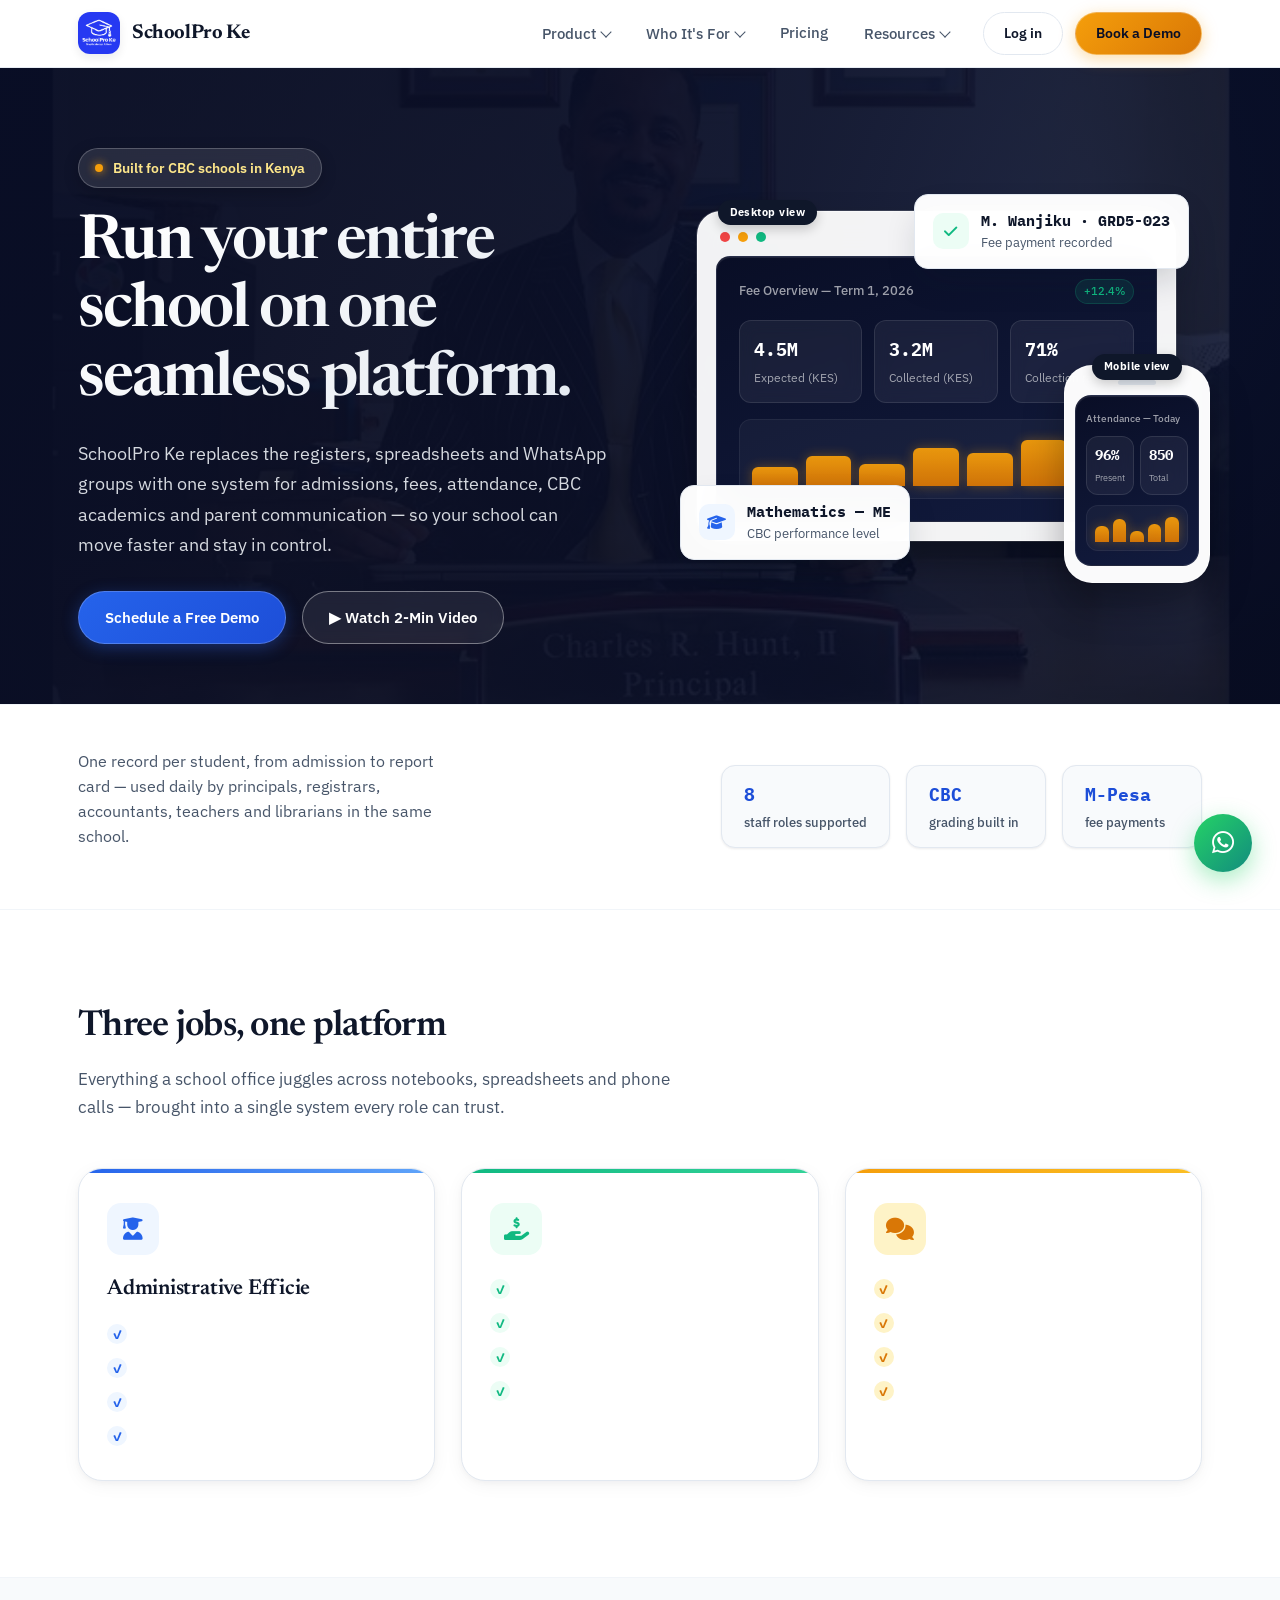
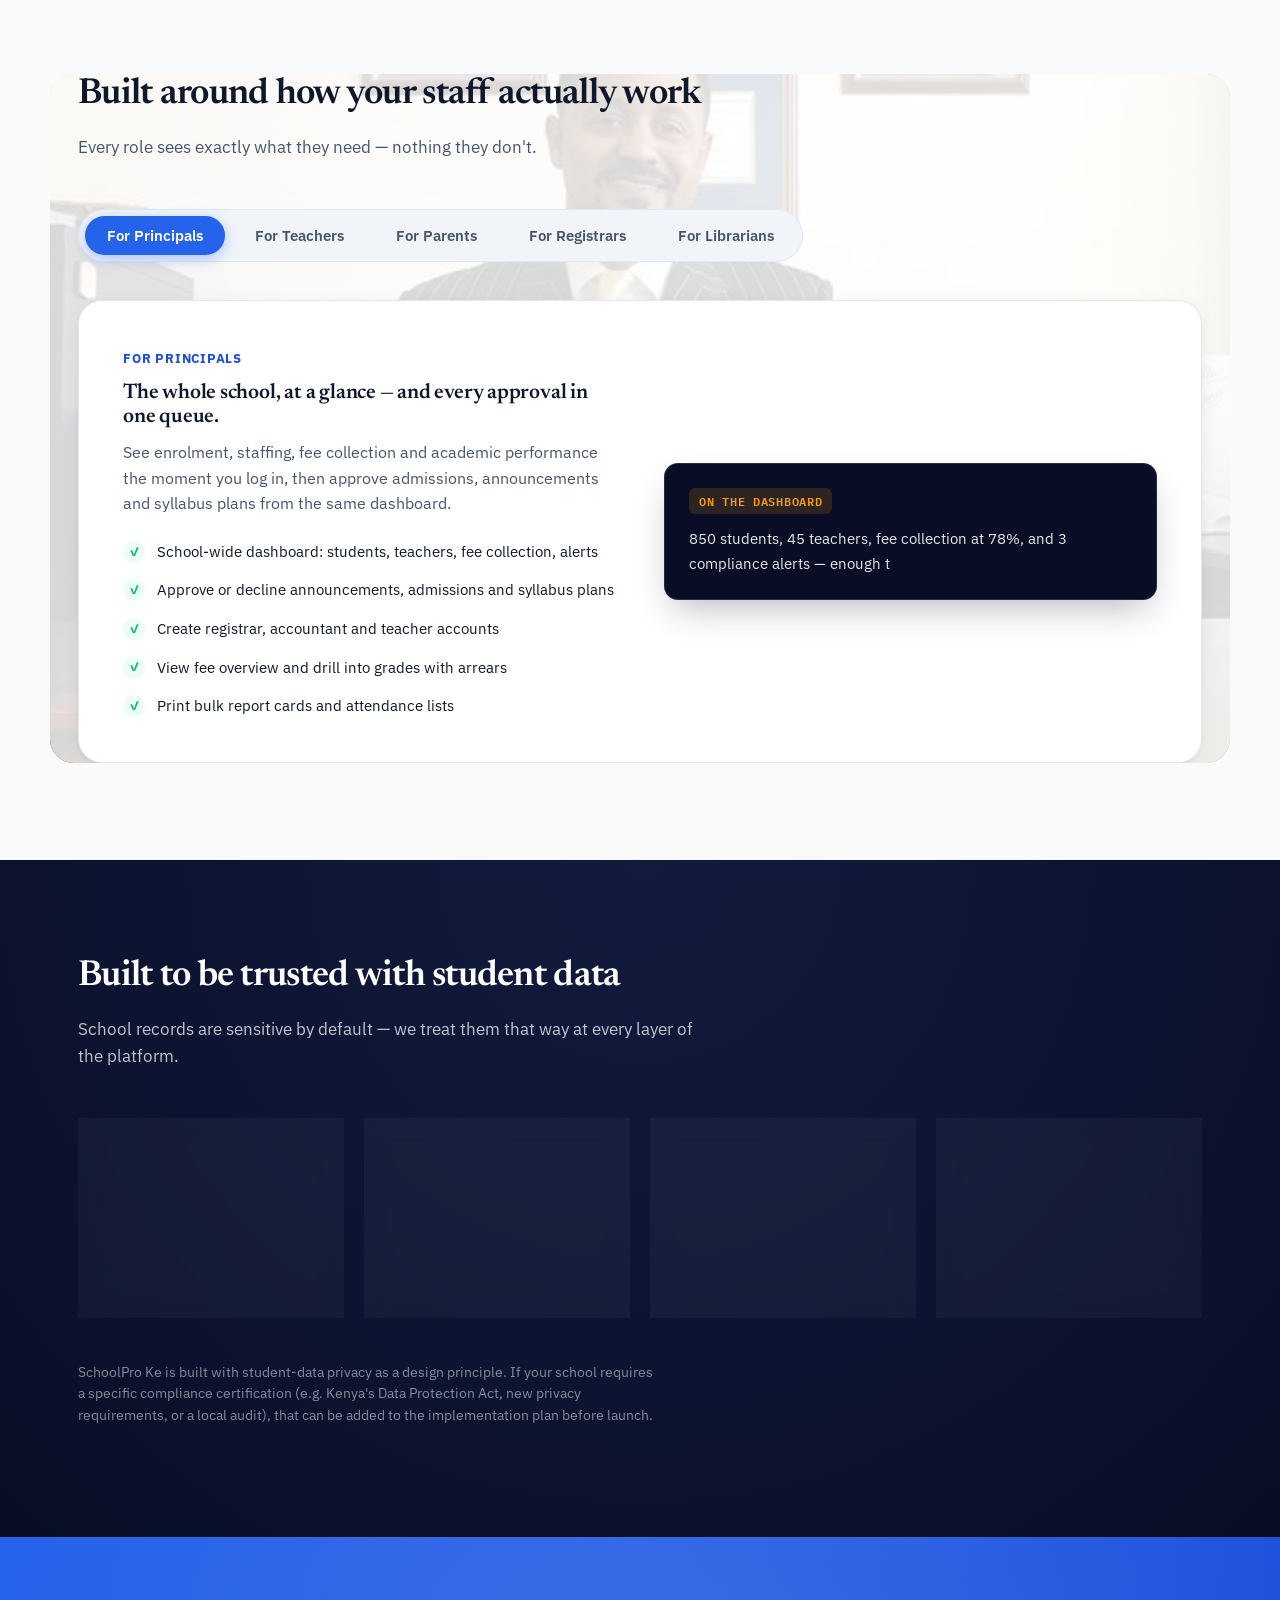
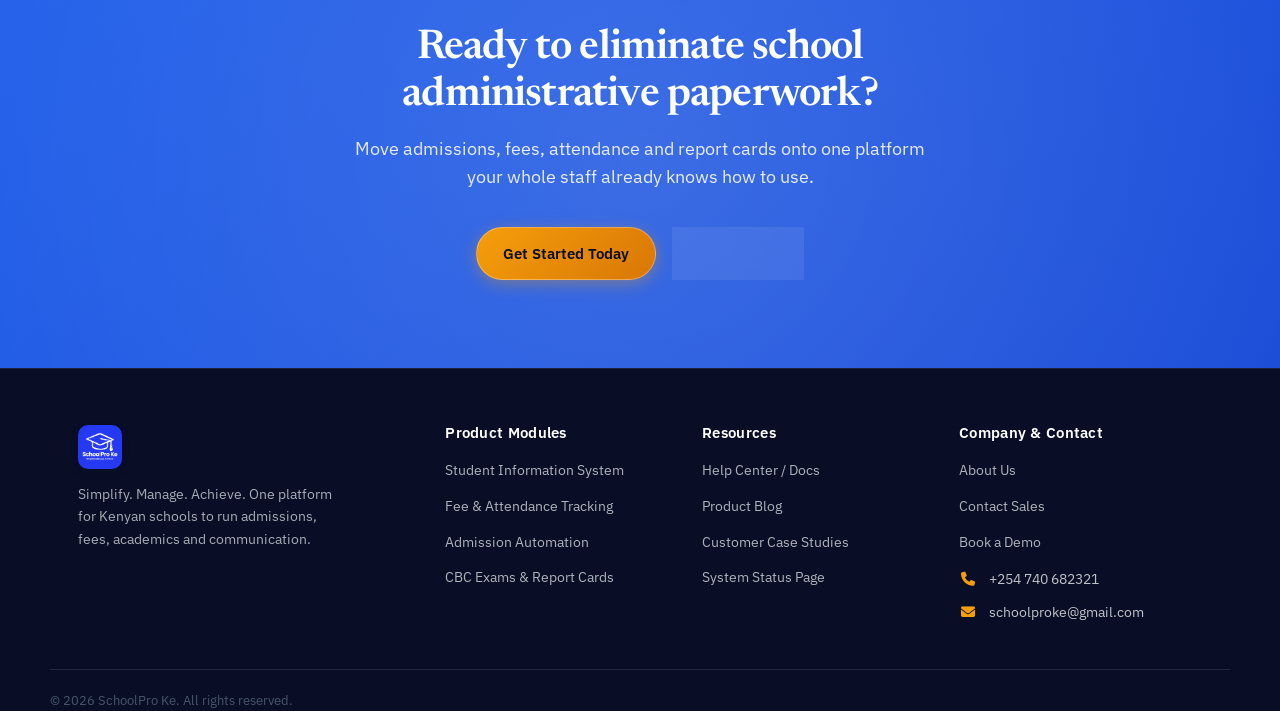
==== commit 6b8deddd: "Reduce hero video load strain and add graceful fallback so the homepage loads better on a live serve" ====
--- a/index.html
+++ b/index.html
@@ -4,7 +4,7 @@
 <meta charset="UTF-8">
 <meta name="viewport" content="width=device-width, initial-scale=1.0, viewport-fit=cover">
 <title>SchoolPro Ke — Run Your Entire School on One Seamless Platform</title>
-<meta name="description" content="SchoolPro Ke is a school management platform built for Kenyan K-12 schools — student records, CBC-ready academics, fee collection with M-Pesa, attendance, timetabling and a parent portal, all in one place.">
+<meta name="description" content="SchoolPro Ke is a school management platform built for Kenyan K-12 schools — student records, CBC-ready academics, fee collection with M-Pesa, attendance, timetables, parent communication and staff workflows in one place.">
 <link rel="canonical" href="https://schoolproke.co.ke/">
 <link rel="icon" type="image/png" href="assets/logo.png">
 <link href="https://fonts.googleapis.com" rel="preconnect">
@@ -121,14 +121,15 @@
 
 <!-- ============================= HERO ============================= -->
 <section class="hero">
-  <video class="hero-video" autoplay loop muted playsinline preload="auto" aria-hidden="true" tabindex="-1">
+  <video class="hero-video" autoplay loop muted playsinline preload="metadata" poster="assets/principal-bg.jpg" aria-hidden="true" tabindex="-1">
     <source src="assets/hero-bg.mp4" type="video/mp4">
+    Your browser does not support HTML5 video.
   </video>
   <div class="container hero-grid">
     <div class="hero-copy">
       <span class="hero-eyebrow"><span class="dot"></span> Built for CBC schools in Kenya</span>
       <h1>Run your entire school on one seamless platform.</h1>
-      <p class="lead">SchoolPro Ke replaces the registers, spreadsheets and WhatsApp groups with one system for admissions, fees, attendance, CBC academics and parent communication — so your staff spend less time on paperwork and more time on students.</p>
+      <p class="lead">SchoolPro Ke replaces the registers, spreadsheets and WhatsApp groups with one system for admissions, fees, attendance, CBC academics and parent communication — so your school can move faster and stay in control.</p>
       <div class="hero-actions">
         <a href="contact.html" class="btn btn-secondary">Schedule a Free Demo</a>
         <a href="#video" class="btn btn-ghost">▶ Watch 2-Min Video</a>
@@ -143,7 +144,7 @@
         <div class="mock-screen">
           <div class="mock-title">
             <span>Fee Overview — Term 1, 2026</span>
-            <span style="display:inline-flex;align-items:center;gap:6px;font-size:0.7rem;color:#10B981;background:rgba(16,185,129,0.12);padding:3px 8px;border-radius:999px;border:1px solid rgba(16,185,129,0.2);"><span class="dot" style="width:6px;height:6px;border-radius:50%;background:#10B981;box-shadow:0 0 6px #10B981;display:inline-block;"></span> Live Sync</span>
+            <span style="display:inline-flex;align-items:center;gap:6px;font-size:0.7rem;color:#10B981;background:rgba(16,185,129,0.12);padding:3px 8px;border-radius:999px;border:1px solid rgba(16,185,129,0.2);">+12.4%</span>
           </div>
           <div class="mock-stat-row">
             <div class="mock-stat"><div class="num">4.5M</div><div class="lbl">Expected (KES)</div></div>
@@ -394,7 +395,7 @@
         <p>Report card and fee season traffic is what we design and test for.</p>
       </div>
     </div>
-    <p class="security-note">SchoolPro Ke is built with student-data privacy as a design principle. If your school requires a specific compliance certification (e.g. Kenya's Data Protection Act, GDPR, FERPA or COPPA), contact us for our current documentation before signing.</p>
+    <p class="security-note">SchoolPro Ke is built with student-data privacy as a design principle. If your school requires a specific compliance certification (e.g. Kenya's Data Protection Act, new privacy requirements, or a local audit), that can be added to the implementation plan before launch.</p>
   </div>
 </section>
 
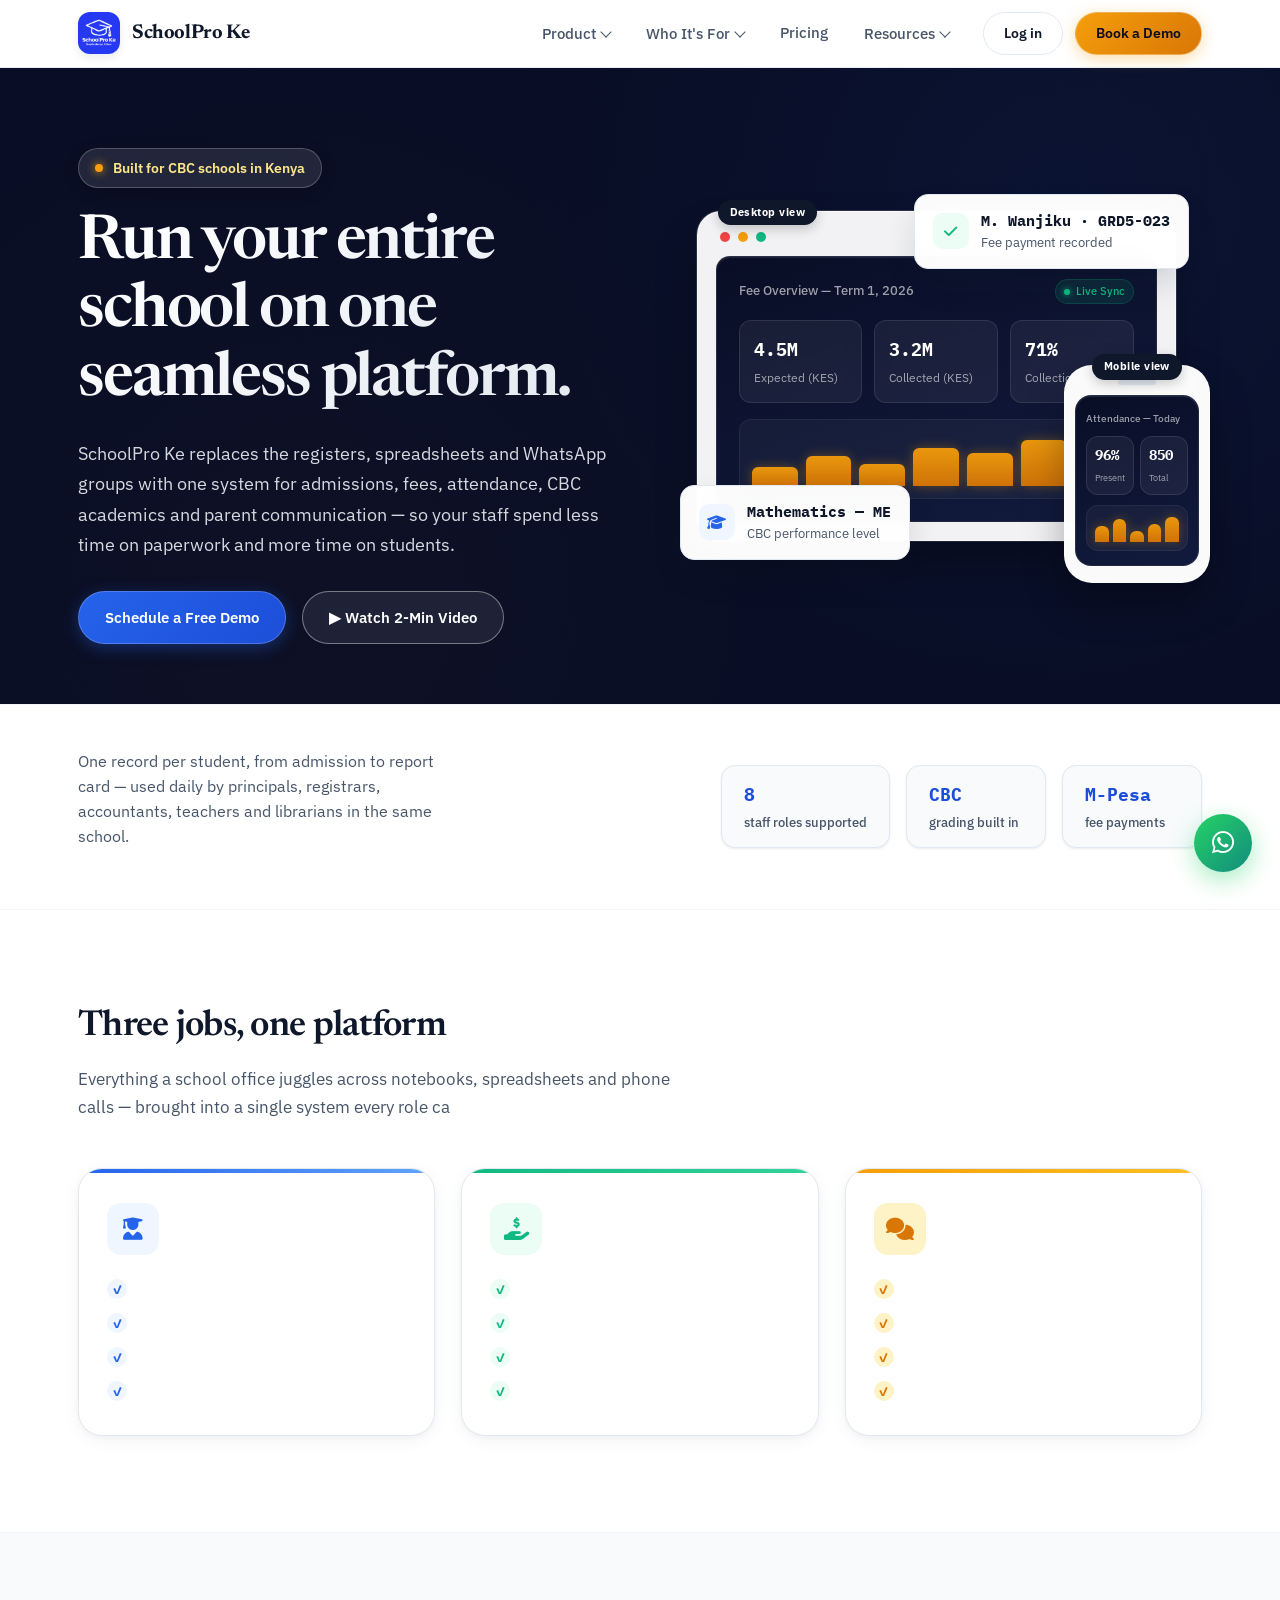
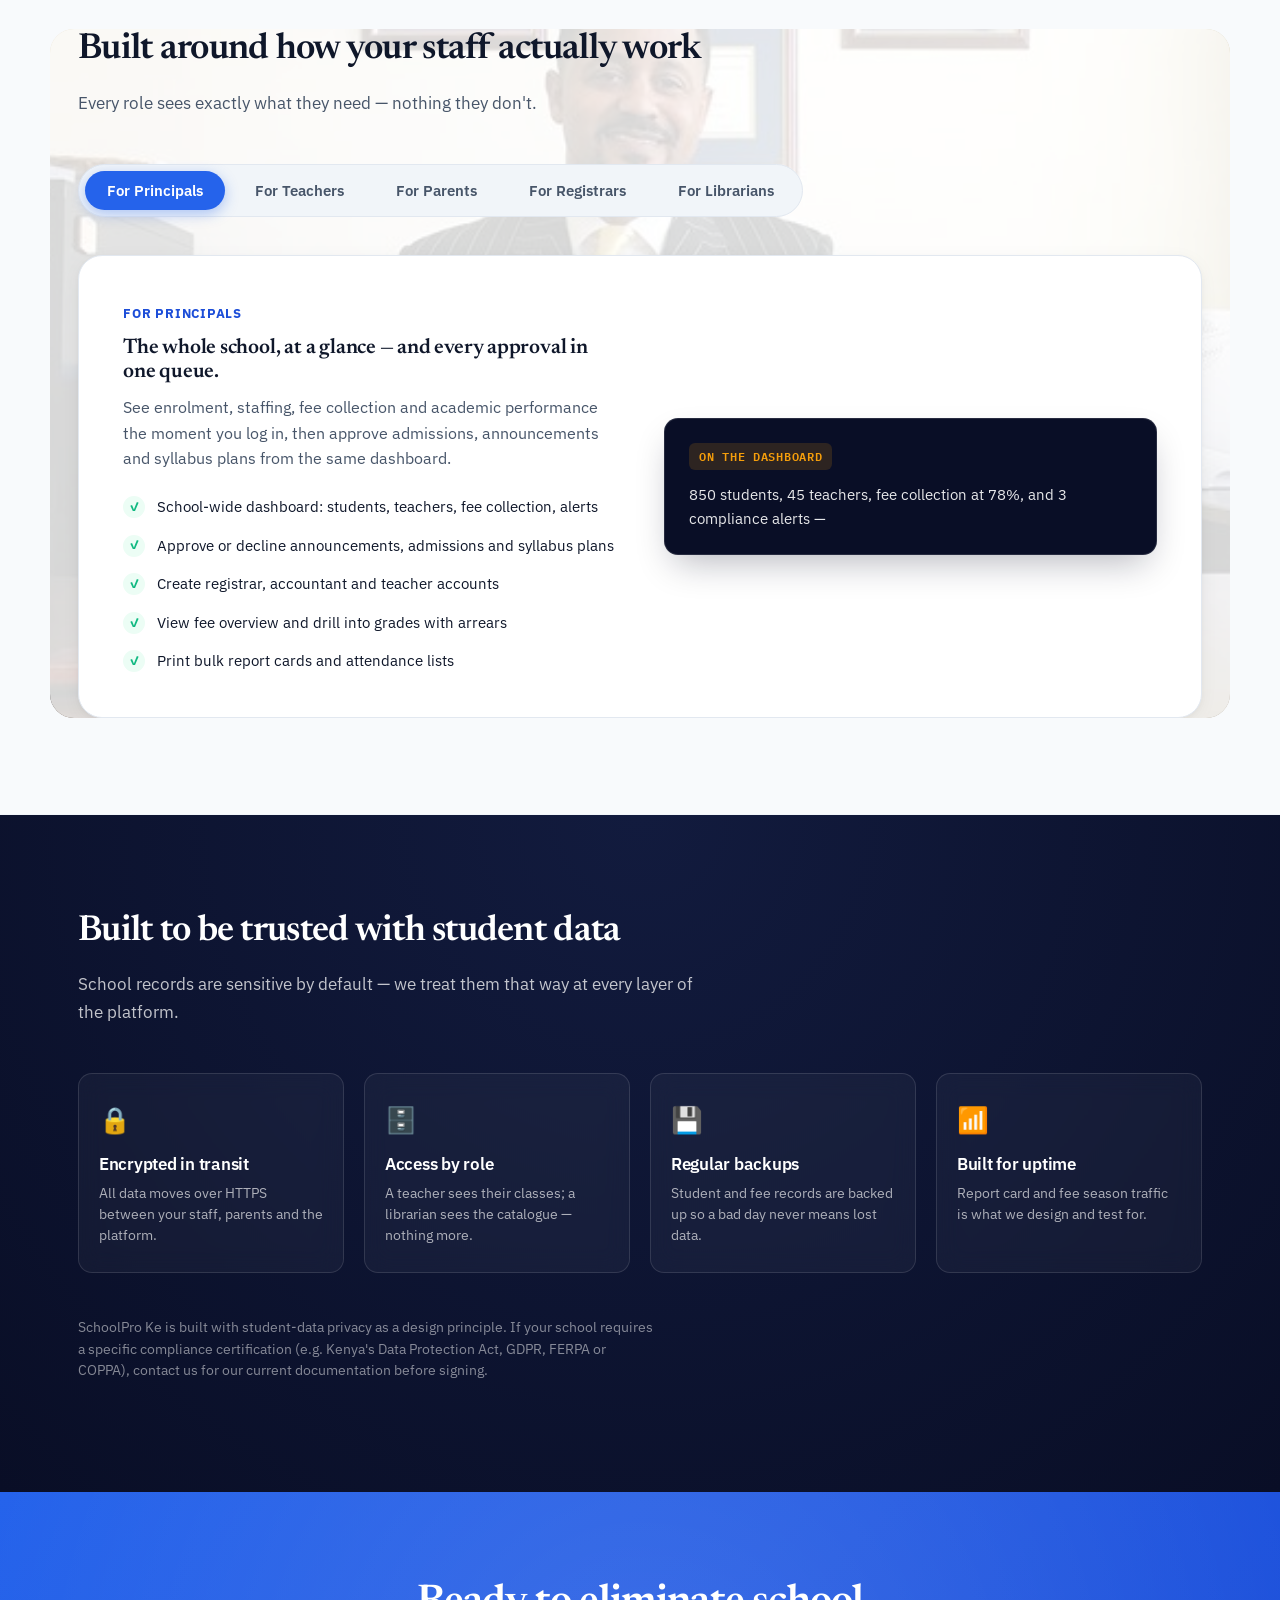
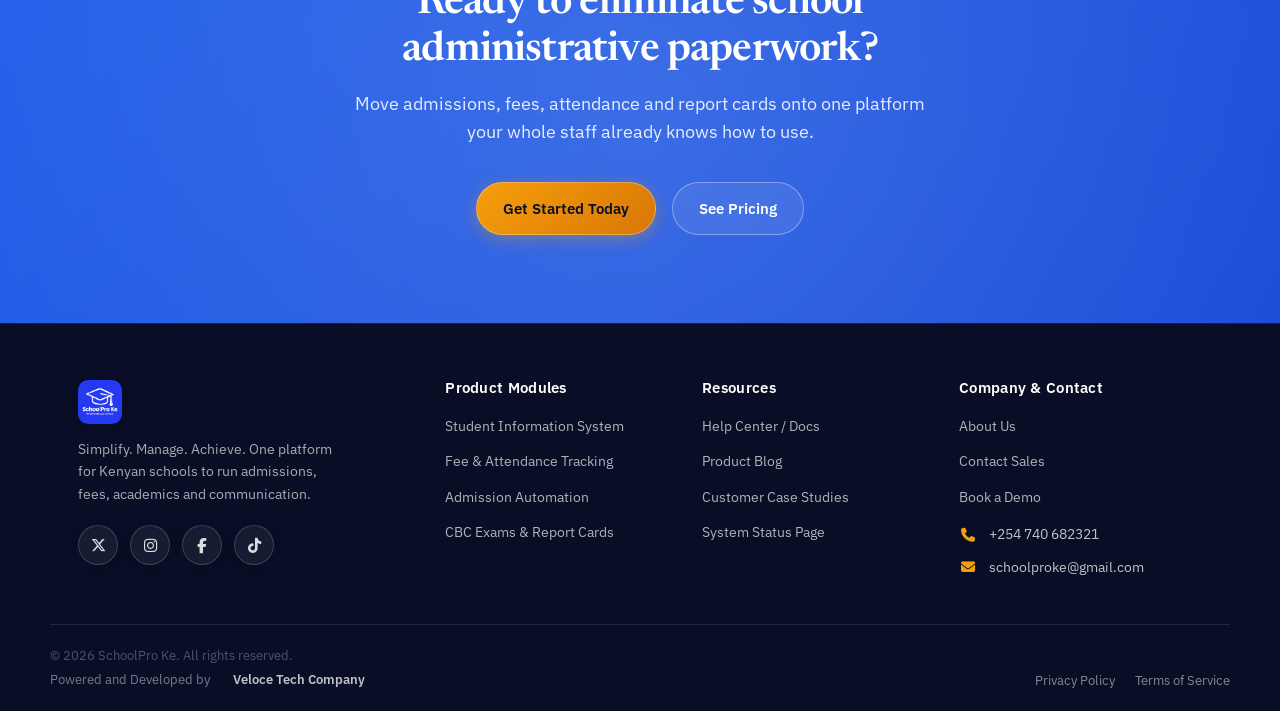
==== commit 33862212: "Add files via upload" ====
--- a/index.html
+++ b/index.html
@@ -4,7 +4,7 @@
 <meta charset="UTF-8">
 <meta name="viewport" content="width=device-width, initial-scale=1.0, viewport-fit=cover">
 <title>SchoolPro Ke — Run Your Entire School on One Seamless Platform</title>
-<meta name="description" content="SchoolPro Ke is a school management platform built for Kenyan K-12 schools — student records, CBC-ready academics, fee collection with M-Pesa, attendance, timetables, parent communication and staff workflows in one place.">
+<meta name="description" content="SchoolPro Ke is a school management platform built for Kenyan K-12 schools — student records, CBC-ready academics, fee collection with M-Pesa, attendance, timetabling and a parent portal, all in one place.">
 <link rel="canonical" href="https://schoolproke.co.ke/">
 <link rel="icon" type="image/png" href="assets/logo.png">
 <link href="https://fonts.googleapis.com" rel="preconnect">
@@ -121,15 +121,14 @@
 
 <!-- ============================= HERO ============================= -->
 <section class="hero">
-  <video class="hero-video" autoplay loop muted playsinline preload="metadata" poster="assets/principal-bg.jpg" aria-hidden="true" tabindex="-1">
+  <video class="hero-video" autoplay loop muted playsinline preload="auto" aria-hidden="true" tabindex="-1">
     <source src="assets/hero-bg.mp4" type="video/mp4">
-    Your browser does not support HTML5 video.
   </video>
   <div class="container hero-grid">
     <div class="hero-copy">
       <span class="hero-eyebrow"><span class="dot"></span> Built for CBC schools in Kenya</span>
       <h1>Run your entire school on one seamless platform.</h1>
-      <p class="lead">SchoolPro Ke replaces the registers, spreadsheets and WhatsApp groups with one system for admissions, fees, attendance, CBC academics and parent communication — so your school can move faster and stay in control.</p>
+      <p class="lead">SchoolPro Ke replaces the registers, spreadsheets and WhatsApp groups with one system for admissions, fees, attendance, CBC academics and parent communication — so your staff spend less time on paperwork and more time on students.</p>
       <div class="hero-actions">
         <a href="contact.html" class="btn btn-secondary">Schedule a Free Demo</a>
         <a href="#video" class="btn btn-ghost">▶ Watch 2-Min Video</a>
@@ -144,7 +143,7 @@
         <div class="mock-screen">
           <div class="mock-title">
             <span>Fee Overview — Term 1, 2026</span>
-            <span style="display:inline-flex;align-items:center;gap:6px;font-size:0.7rem;color:#10B981;background:rgba(16,185,129,0.12);padding:3px 8px;border-radius:999px;border:1px solid rgba(16,185,129,0.2);">+12.4%</span>
+            <span style="display:inline-flex;align-items:center;gap:6px;font-size:0.7rem;color:#10B981;background:rgba(16,185,129,0.12);padding:3px 8px;border-radius:999px;border:1px solid rgba(16,185,129,0.2);"><span class="dot" style="width:6px;height:6px;border-radius:50%;background:#10B981;box-shadow:0 0 6px #10B981;display:inline-block;"></span> Live Sync</span>
           </div>
           <div class="mock-stat-row">
             <div class="mock-stat"><div class="num">4.5M</div><div class="lbl">Expected (KES)</div></div>
@@ -395,7 +394,7 @@
         <p>Report card and fee season traffic is what we design and test for.</p>
       </div>
     </div>
-    <p class="security-note">SchoolPro Ke is built with student-data privacy as a design principle. If your school requires a specific compliance certification (e.g. Kenya's Data Protection Act, new privacy requirements, or a local audit), that can be added to the implementation plan before launch.</p>
+    <p class="security-note">SchoolPro Ke is built with student-data privacy as a design principle. If your school requires a specific compliance certification (e.g. Kenya's Data Protection Act, GDPR, FERPA or COPPA), contact us for our current documentation before signing.</p>
   </div>
 </section>
 
--- a/style.css
+++ b/style.css
@@ -1503,24 +1503,52 @@
    Page Hero (Contact / Pricing / Resources)
    =================================================================== */
 .page-hero {
-  background: var(--paper);
-  padding: 72px 0 0;
+  background: radial-gradient(circle at 85% 15%, rgba(37, 99, 235, 0.14) 0%, transparent 45%),
+              radial-gradient(circle at 15% 85%, rgba(245, 158, 11, 0.12) 0%, transparent 45%),
+              var(--paper);
+  padding: 76px 0 0;
   position: relative;
   border-bottom: 1px solid var(--line-soft);
+  overflow: hidden;
 }
 
 .page-hero .container {
   padding-bottom: 52px;
+  position: relative;
+  z-index: 1;
 }
 
 .page-hero .eyebrow {
-  font-size: 0.88rem;
+  font-size: 0.85rem;
   font-weight: 700;
-  color: var(--blue);
-  display: inline-block;
-  margin-bottom: 12px;
+  color: var(--blue-dark);
+  background: rgba(37, 99, 235, 0.08);
+  border: 1px solid rgba(37, 99, 235, 0.2);
+  padding: 6px 16px;
+  border-radius: 999px;
+  display: inline-flex;
+  align-items: center;
+  gap: 8px;
+  margin-bottom: 16px;
   text-transform: uppercase;
   letter-spacing: 0.06em;
+  box-shadow: 0 2px 8px rgba(37, 99, 235, 0.06);
+}
+
+.page-hero .eyebrow::before {
+  content: '';
+  width: 7px;
+  height: 7px;
+  border-radius: 50%;
+  background: var(--amber);
+  box-shadow: 0 0 6px var(--amber);
+}
+
+.page-hero h1 {
+  color: var(--ink);
+  font-size: clamp(2.2rem, 3.8vw, 3.2rem);
+  letter-spacing: -0.025em;
+  margin-bottom: 12px;
 }
 
 .page-hero p {
@@ -1531,6 +1559,8 @@
 
 .wave-divider {
   line-height: 0;
+  position: relative;
+  z-index: 1;
 }
 
 .wave-divider svg {
@@ -1859,6 +1889,159 @@
 .whatsapp-float:hover {
   transform: scale(1.1);
   background: linear-gradient(135deg, #28E16D 0%, #14A090 100%);
+}
+
+/* ===================================================================
+   Legal Pages (Privacy Policy & Terms of Service Trust Styling)
+   =================================================================== */
+.legal-page {
+  background: var(--paper);
+}
+
+.legal-container {
+  max-width: 840px;
+  margin: 0 auto;
+}
+
+.legal-trust-banner {
+  display: flex;
+  align-items: flex-start;
+  gap: 20px;
+  background: linear-gradient(135deg, var(--blue-deep) 0%, #121B3E 100%);
+  color: var(--white);
+  padding: 28px 32px;
+  border-radius: var(--radius-lg);
+  margin-bottom: 36px;
+  border: 1px solid rgba(37, 99, 235, 0.3);
+  box-shadow: 0 14px 36px -8px rgba(9, 14, 38, 0.25);
+  position: relative;
+  overflow: hidden;
+}
+
+.legal-trust-banner::after {
+  content: '';
+  position: absolute;
+  top: 0;
+  right: 0;
+  width: 140px;
+  height: 100%;
+  background: linear-gradient(90deg, transparent, rgba(245, 158, 11, 0.15));
+  pointer-events: none;
+}
+
+.legal-trust-banner .banner-icon {
+  width: 52px;
+  height: 52px;
+  border-radius: 14px;
+  background: rgba(245, 158, 11, 0.18);
+  color: var(--amber);
+  display: flex;
+  align-items: center;
+  justify-content: center;
+  font-size: 1.45rem;
+  flex-shrink: 0;
+  border: 1px solid rgba(245, 158, 11, 0.3);
+}
+
+.legal-trust-banner h4 {
+  color: var(--white);
+  font-size: 1.18rem;
+  margin-bottom: 6px;
+  font-family: var(--font-body);
+}
+
+.legal-trust-banner p {
+  color: rgba(255, 255, 255, 0.88);
+  font-size: 0.95rem;
+  margin: 0;
+  line-height: 1.6;
+}
+
+.legal-card {
+  display: flex;
+  gap: 22px;
+  background: var(--white);
+  border: 1px solid var(--line);
+  border-top: 4px solid var(--blue);
+  border-radius: var(--radius-md);
+  padding: 28px 32px;
+  margin-bottom: 22px;
+  box-shadow: var(--shadow-card);
+  transition: transform 0.25s ease, box-shadow 0.25s ease, border-top-color 0.25s ease;
+}
+
+.legal-card:hover {
+  transform: translateY(-3px);
+  box-shadow: var(--shadow-hover);
+  border-top-color: var(--amber);
+}
+
+.legal-num {
+  width: 40px;
+  height: 40px;
+  border-radius: 50%;
+  background: var(--blue-light);
+  color: var(--blue);
+  font-family: var(--font-mono);
+  font-weight: 700;
+  font-size: 1.1rem;
+  display: flex;
+  align-items: center;
+  justify-content: center;
+  flex-shrink: 0;
+  border: 1px solid rgba(37, 99, 235, 0.2);
+}
+
+.legal-card h3 {
+  font-size: 1.28rem;
+  margin-bottom: 10px;
+  color: var(--ink);
+}
+
+.legal-card p {
+  font-size: 0.96rem;
+  line-height: 1.65;
+  color: var(--ink-soft);
+  margin: 0;
+}
+
+.legal-list {
+  margin-top: 14px;
+  display: flex;
+  flex-direction: column;
+  gap: 10px;
+}
+
+.legal-list li {
+  font-size: 0.94rem;
+  color: var(--ink-soft);
+  line-height: 1.6;
+  position: relative;
+  padding-left: 24px;
+}
+
+.legal-list li::before {
+  content: '✓';
+  position: absolute;
+  left: 0;
+  top: 2px;
+  color: var(--green);
+  font-weight: 700;
+  font-size: 0.88rem;
+}
+
+.legal-email-link {
+  color: var(--blue);
+  font-weight: 600;
+  transition: color 0.2s ease;
+  display: inline-flex;
+  align-items: center;
+  gap: 6px;
+}
+
+.legal-email-link:hover {
+  color: var(--blue-dark);
+  text-decoration: underline;
 }
 
 /* ===================================================================
